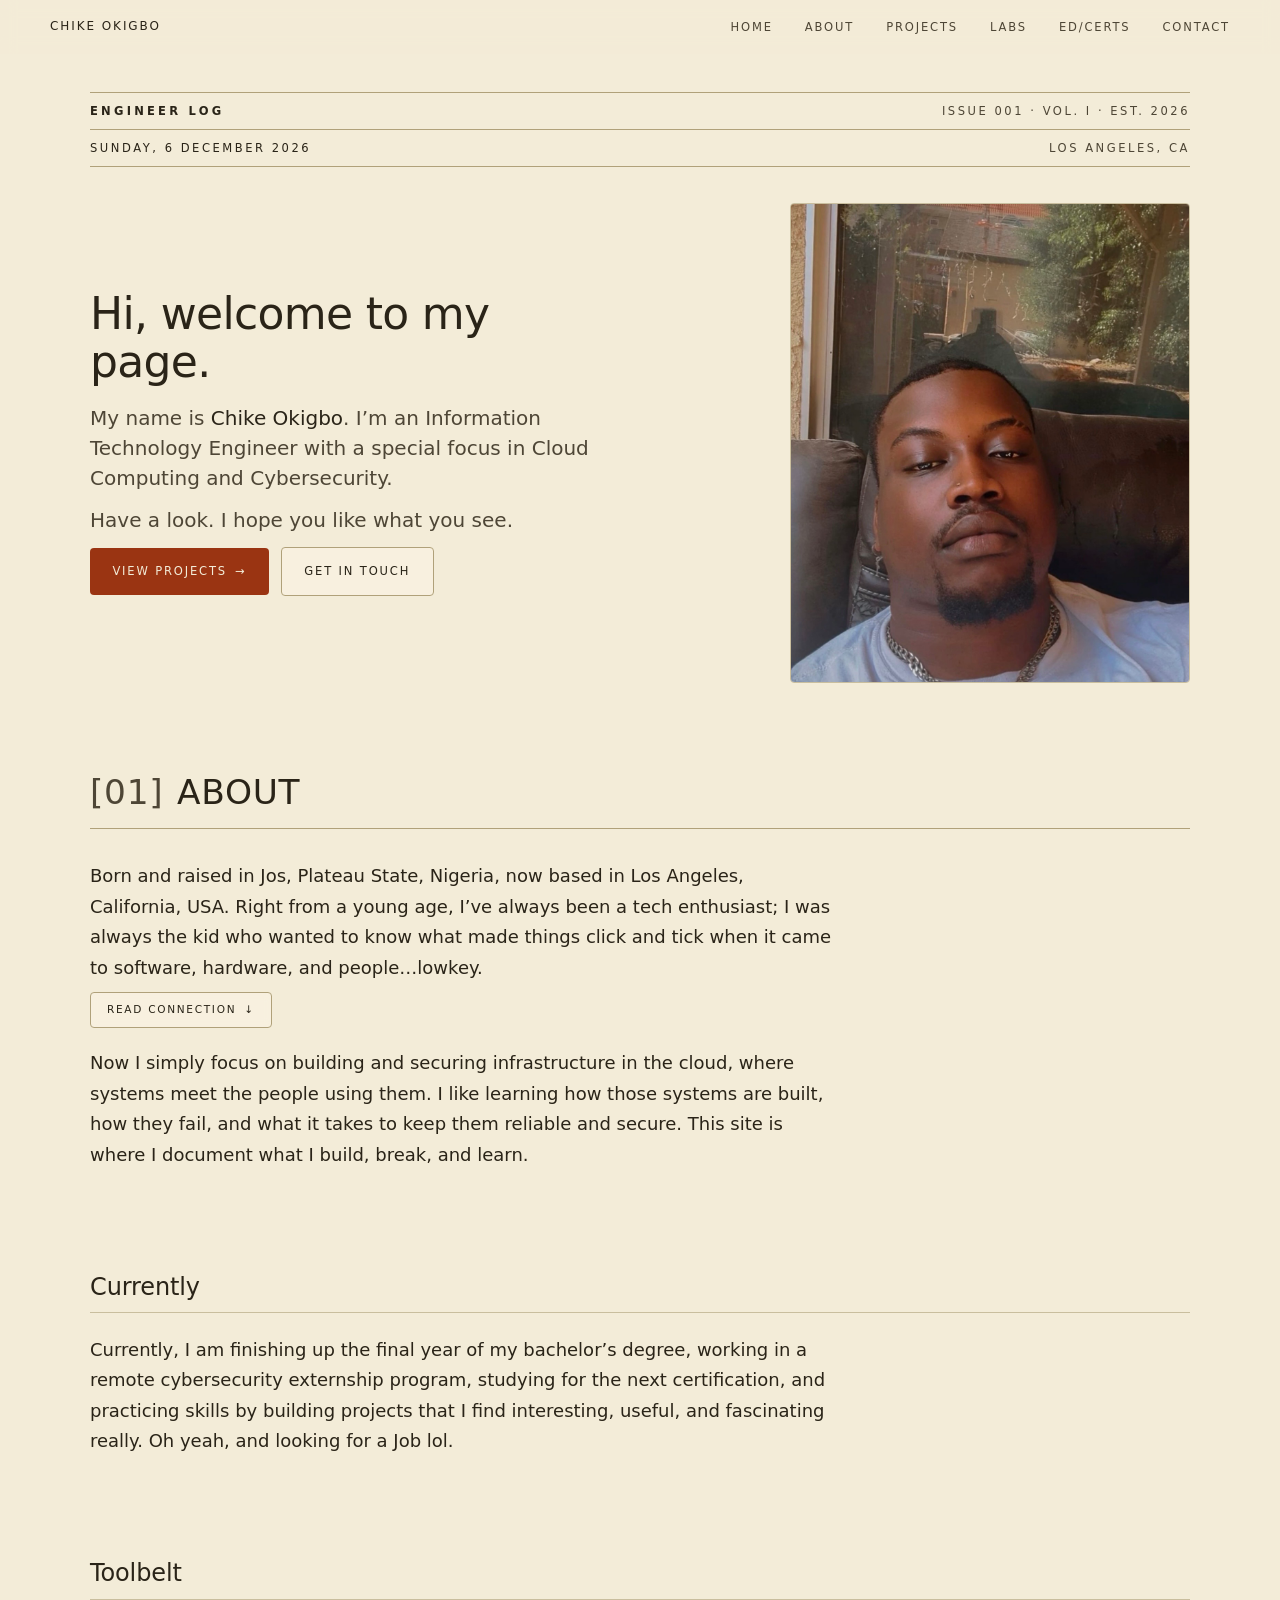
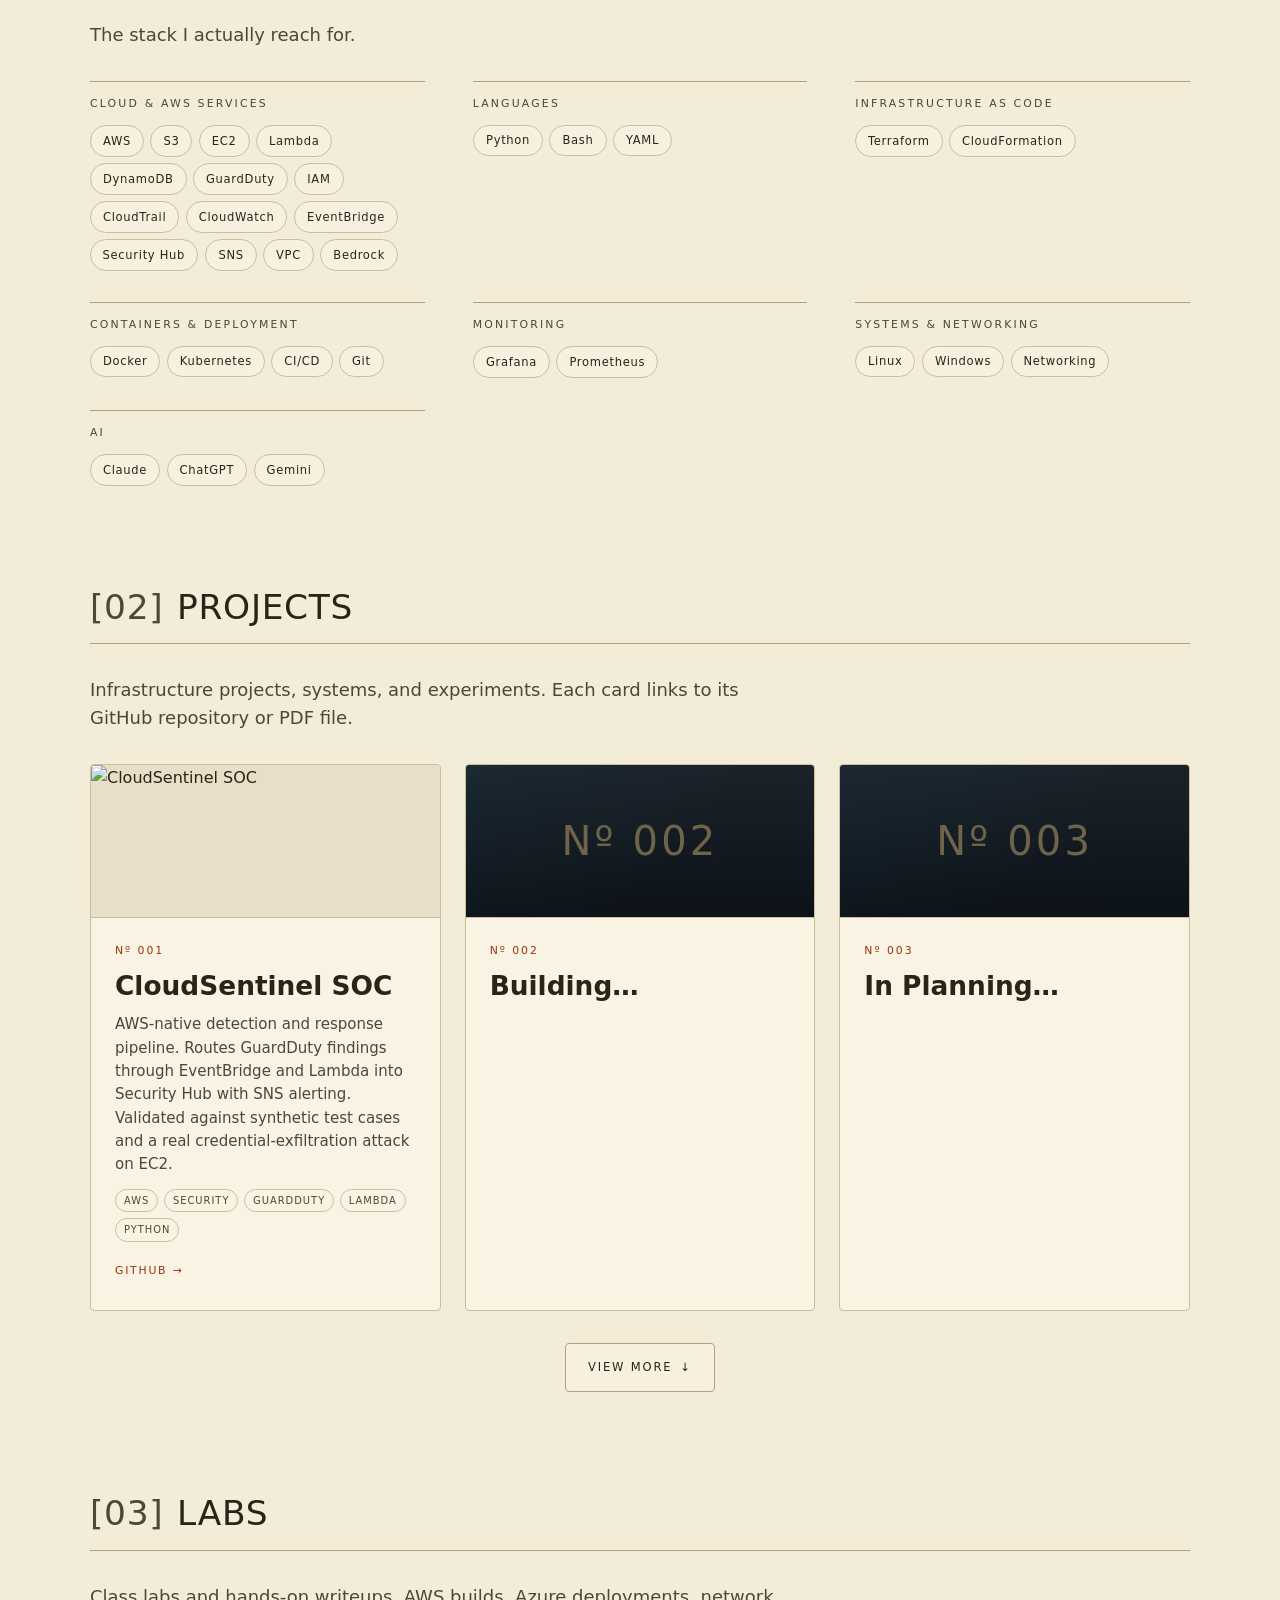
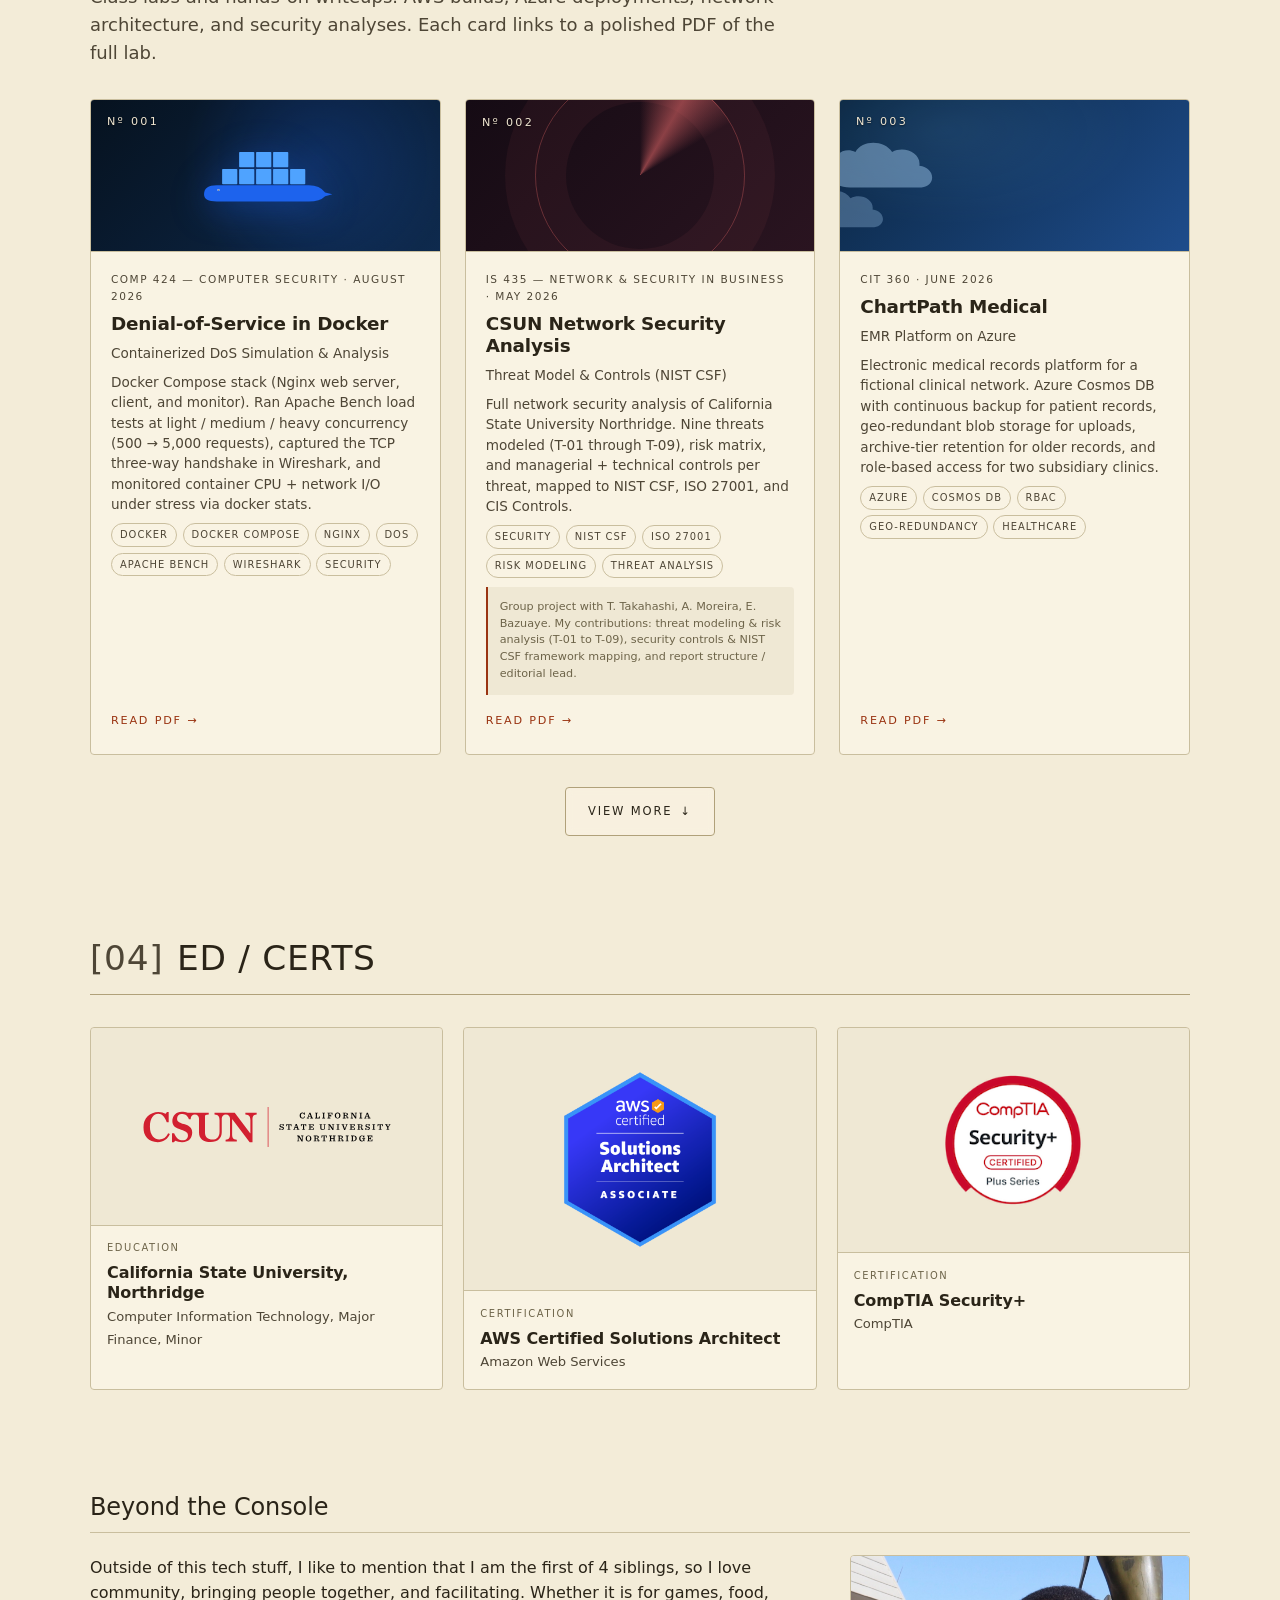
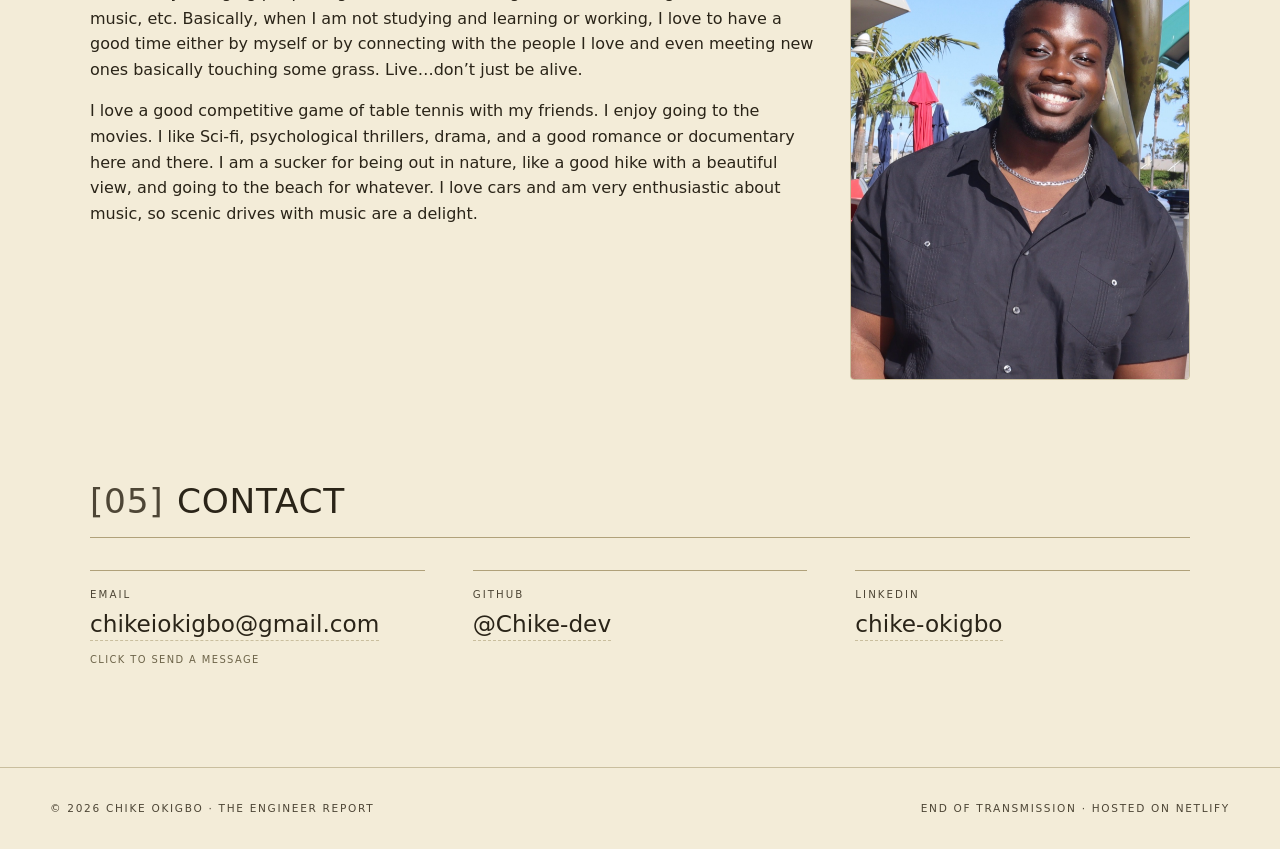
==== index.html @ 40b2b500 "Fix contact form visibility: honor the hidden attribute The form had a class rule (.contact-form { d" ====
<!doctype html>
<html lang="en">
<head>
  <meta charset="utf-8">
  <meta name="viewport" content="width=device-width, initial-scale=1">
  <meta name="color-scheme" content="light">
  <title>Chike Okigbo | IT Engineer</title>
  <meta name="description" content="Personal site of Chike Okigbo, an Information Technology Engineer focused on Cloud Computing and Cybersecurity. Projects, labs, and credentials.">

  <meta property="og:type" content="website">
  <meta property="og:url" content="https://chike-dev-personal-site.netlify.app/">
  <meta property="og:title" content="Chike Okigbo | IT Engineer">
  <meta property="og:description" content="Personal site of Chike Okigbo, an Information Technology Engineer focused on Cloud Computing and Cybersecurity.">
  <meta property="og:image" content="https://chike-dev-personal-site.netlify.app/images/chike-portrait.jpg?v=3">

  <meta name="twitter:card" content="summary_large_image">
  <meta name="twitter:title" content="Chike Okigbo | IT Engineer">
  <meta name="twitter:description" content="Personal site of Chike Okigbo, an Information Technology Engineer focused on Cloud Computing and Cybersecurity.">
  <meta name="twitter:image" content="https://chike-dev-personal-site.netlify.app/images/chike-portrait.jpg?v=3">

  <link rel="preconnect" href="https://api.fontshare.com" crossorigin>
  <link rel="stylesheet" href="https://api.fontshare.com/v2/css?f[]=satoshi@300,400,500,700,900&display=swap">

  <link rel="stylesheet" href="assets/css/styles.css?v=15">
</head>
<body id="top">
  <div data-include="partials/nav.html?v=15"></div>

  <main>
    <section class="hero container">
      <div class="masthead fade-in">
        <div class="masthead__band">
          <span class="masthead__title">Engineer Log</span>
          <span class="masthead__meta">Issue 001 &middot; Vol. I &middot; Est. 2026</span>
        </div>
        <div class="masthead__band">
          <span class="masthead__date"><strong id="today">Today</strong></span>
          <span class="masthead__loc">Los Angeles, CA</span>
        </div>
      </div>
      <div class="hero__grid">
        <div class="hero__body">
          <h1 class="hero__name fade-in">Hi, welcome to my page.</h1>
          <p class="hero__intro fade-in delay-1">
            My name is <strong>Chike Okigbo</strong>. I&rsquo;m an Information Technology Engineer with a special focus in Cloud Computing and Cybersecurity.
          </p>
          <p class="hero__intro fade-in delay-2">
            Have a look. I hope you like what you see.
          </p>
          <div class="hero__cta fade-in delay-3">
            <a href="#projects" class="btn btn--primary">
              View projects <span class="btn__arrow">&rarr;</span>
            </a>
            <a href="#contact" class="btn btn--ghost">
              Get in touch
            </a>
          </div>
        </div>
        <figure class="hero__portrait fade-in delay-1">
          <img src="images/chike-portrait.jpg?v=3" alt="Chike Okigbo" onerror="this.style.display='none'; this.parentElement.dataset.placeholder='Portrait';">
        </figure>
      </div>
    </section>

    <section class="container" id="about">
      <h2 class="chapter-heading"><span class="chapter-heading__num">[01]</span>About</h2>
      <div class="about-bio about-bio--summary">
        <p>
          Born and raised in Jos, Plateau State, Nigeria, now based in Los Angeles, California, USA. Right from a young age, I&rsquo;ve always been a tech enthusiast; I was always the kid who wanted to know what made things click and tick when it came to software, hardware, and people&hellip;lowkey.
        </p>
      </div>
      <div class="view-more view-more--inline">
        <button type="button" id="about-toggle" class="btn btn--ghost">
          Read connection <span class="btn__arrow">&darr;</span>
        </button>
      </div>
      <div class="about-bio about-bio--full" hidden>
        <p>
          I enjoyed setting up new systems at home and in school, be it new printers, monitors, or multimedia home setups, to setting up the wifi and creating user accounts for the new devices people around me got.
        </p>
        <p>
          So when it came time to pick a career and what to study, it was no surprise that Computer Information Technology stood out to me; it is an intersection of software automation, hardware design, and operation, with a direct effect and interaction with individuals and businesses. And it was something I had experience in, and I find it interesting.
        </p>
        <p>
          I have had a lot of &ldquo;wow&rdquo; moments in class, but one that I cannot forget was the day I sat in class and was playing around with physical machines that were on the other side of the world from my little terminal. Turning them on and off, and using what I want, when I want, if I see fit&hellip; that is where my focus in cloud computing started. As time went on, I learned how those machines affect people and businesses daily in ways I had never imagined, like Virtualization, IoT, Networking, and security.
        </p>
        <p>
          What keeps me interested is how foundational Cloud infrastructure is. Most people never see it, but it sits behind nearly everything they use, and that role is only getting bigger. AI is a major reason for that, but it has also added to my curiosity, especially about what happens when you combine it with cloud Services like Lambda, EventBridge, and AWS Bedrock; you get systems that can react to events, interpret what&rsquo;s happening, and help automate decisions instead of executing a predefined set of steps.
        </p>
      </div>
      <div class="about-bio about-bio--summary">
        <p>
          Now I simply focus on building and securing infrastructure in the cloud, where systems meet the people using them. I like learning how those systems are built, how they fail, and what it takes to keep them reliable and secure. This site is where I document what I build, break, and learn.
        </p>
      </div>
    </section>

    <section class="container">
      <h2 class="section-heading">Currently</h2>
      <div class="about-bio">
        <p>
          Currently, I am finishing up the final year of my bachelor&rsquo;s degree, working in a remote cybersecurity externship program, studying for the next certification, and practicing skills by building projects that I find interesting, useful, and fascinating really. Oh yeah, and looking for a Job lol.
        </p>
      </div>
    </section>

    <section class="container">
      <h2 class="section-heading">Toolbelt</h2>
      <p class="section-lead">The stack I actually reach for.</p>
      <div class="toolbelt">
        <div class="toolbelt__group">
          <h3 class="toolbelt__label">Cloud &amp; AWS Services</h3>
          <div class="toolbelt__tags">
            <span>AWS</span>
            <span>S3</span>
            <span>EC2</span>
            <span>Lambda</span>
            <span>DynamoDB</span>
            <span>GuardDuty</span>
            <span>IAM</span>
            <span>CloudTrail</span>
            <span>CloudWatch</span>
            <span>EventBridge</span>
            <span>Security Hub</span>
            <span>SNS</span>
            <span>VPC</span>
            <span>Bedrock</span>
          </div>
        </div>

        <div class="toolbelt__group">
          <h3 class="toolbelt__label">Languages</h3>
          <div class="toolbelt__tags">
            <span>Python</span>
            <span>Bash</span>
            <span>YAML</span>
          </div>
        </div>

        <div class="toolbelt__group">
          <h3 class="toolbelt__label">Infrastructure as Code</h3>
          <div class="toolbelt__tags">
            <span>Terraform</span>
            <span>CloudFormation</span>
          </div>
        </div>

        <div class="toolbelt__group">
          <h3 class="toolbelt__label">Containers &amp; Deployment</h3>
          <div class="toolbelt__tags">
            <span>Docker</span>
            <span>Kubernetes</span>
            <span>CI/CD</span>
            <span>Git</span>
          </div>
        </div>

        <div class="toolbelt__group">
          <h3 class="toolbelt__label">Monitoring</h3>
          <div class="toolbelt__tags">
            <span>Grafana</span>
            <span>Prometheus</span>
          </div>
        </div>

        <div class="toolbelt__group">
          <h3 class="toolbelt__label">Systems &amp; Networking</h3>
          <div class="toolbelt__tags">
            <span>Linux</span>
            <span>Windows</span>
            <span>Networking</span>
          </div>
        </div>

        <div class="toolbelt__group">
          <h3 class="toolbelt__label">AI</h3>
          <div class="toolbelt__tags">
            <span>Claude</span>
            <span>ChatGPT</span>
            <span>Gemini</span>
          </div>
        </div>
      </div>
    </section>

    <section class="container" id="projects">
      <h2 class="chapter-heading"><span class="chapter-heading__num">[02]</span>Projects</h2>
      <p class="section-lead">Infrastructure projects, systems, and experiments. Each card links to its GitHub repository or PDF file.</p>
      <div id="projects-grid" class="deck-grid is-collapsed"></div>
      <div class="view-more">
        <button type="button" id="projects-toggle" class="btn btn--ghost">
          View more <span class="btn__arrow">&darr;</span>
        </button>
      </div>
    </section>

    <section class="container" id="labs">
      <h2 class="chapter-heading"><span class="chapter-heading__num">[03]</span>Labs</h2>
      <p class="section-lead">Class labs and hands-on writeups. AWS builds, Azure deployments, network architecture, and security analyses. Each card links to a polished PDF of the full lab.</p>
      <div id="labs-grid" class="deck-grid is-collapsed"></div>
      <div class="view-more">
        <button type="button" id="labs-toggle" class="btn btn--ghost">
          View more <span class="btn__arrow">&darr;</span>
        </button>
      </div>
    </section>

    <section class="container" id="education">
      <h2 class="chapter-heading"><span class="chapter-heading__num">[04]</span>ED / Certs</h2>
      <div class="edu-grid">
        <a class="edu-card" href="https://www.csun.edu/" target="_blank" rel="noopener" aria-label="Visit CSUN official site (opens in new tab)">
          <div class="edu-card__cover edu-card__cover--wide">
            <img src="images/certs/csun.svg" alt="California State University, Northridge">
          </div>
          <div class="edu-card__body">
            <p class="edu-card__eyebrow">Education</p>
            <h3 class="edu-card__title">California State University, Northridge</h3>
            <p class="edu-card__meta">Computer Information Technology, Major</p>
            <p class="edu-card__meta">Finance, Minor</p>
          </div>
        </a>
        <a class="edu-card" href="https://www.credly.com/badges/ab85b44f-fbec-4bd4-84ee-a962426bcf77/public_url" target="_blank" rel="noopener" aria-label="Verify AWS Certified Solutions Architect on Credly (opens in new tab)">
          <div class="edu-card__cover">
            <img src="images/certs/aws-saa.png" alt="AWS Certified Solutions Architect">
          </div>
          <div class="edu-card__body">
            <p class="edu-card__eyebrow">Certification</p>
            <h3 class="edu-card__title">AWS Certified Solutions Architect</h3>
            <p class="edu-card__meta">Amazon Web Services</p>
          </div>
        </a>
        <a class="edu-card" href="https://www.credly.com/badges/c56cc700-24a5-40ed-8f05-a9e7d9e4b382/public_url" target="_blank" rel="noopener" aria-label="Verify CompTIA Security+ on Credly (opens in new tab)">
          <div class="edu-card__cover">
            <img src="images/certs/comptia-secplus.png" alt="CompTIA Security+">
          </div>
          <div class="edu-card__body">
            <p class="edu-card__eyebrow">Certification</p>
            <h3 class="edu-card__title">CompTIA Security+</h3>
            <p class="edu-card__meta">CompTIA</p>
          </div>
        </a>
      </div>
    </section>

    <section class="container">
      <h2 class="section-heading">Beyond the Console</h2>
      <div class="beyond">
        <div class="beyond__text">
          <p>
            Outside of this tech stuff, I like to mention that I am the first of 4 siblings, so I love community, bringing people together, and facilitating. Whether it is for games, food, music, etc. Basically, when I am not studying and learning or working, I love to have a good time either by myself or by connecting with the people I love and even meeting new ones basically touching some grass. Live&hellip;don&rsquo;t just be alive.
          </p>
          <p>
            I love a good competitive game of table tennis with my friends. I enjoy going to the movies. I like Sci-fi, psychological thrillers, drama, and a good romance or documentary here and there. I am a sucker for being out in nature, like a good hike with a beautiful view, and going to the beach for whatever. I love cars and am very enthusiastic about music, so scenic drives with music are a delight.
          </p>
        </div>
        <figure class="beyond__img">
          <img src="images/beyond.jpg?v=1" alt="Chike beyond the console" onerror="this.style.display='none';">
        </figure>
      </div>
    </section>

    <section class="container" id="contact">
      <h2 class="chapter-heading"><span class="chapter-heading__num">[05]</span>Contact</h2>
      <div class="contact-grid">
        <div class="contact-item">
          <span class="contact__label">Email</span>
          <span class="contact__value"><a id="email-toggle" data-hydrate="email" aria-expanded="false" aria-controls="contact-form"></a></span>
          <span class="contact__hint">click to send a message</span>
        </div>
        <div class="contact-item">
          <span class="contact__label">GitHub</span>
          <span class="contact__value"><a data-hydrate="github"></a></span>
        </div>
        <div class="contact-item">
          <span class="contact__label">LinkedIn</span>
          <span class="contact__value"><a data-hydrate="linkedin"></a></span>
        </div>
      </div>

      <form
        name="contact"
        method="POST"
        data-netlify="true"
        netlify-honeypot="bot-field"
        id="contact-form"
        class="contact-form"
        hidden>
        <input type="hidden" name="form-name" value="contact">
        <p class="contact-form__hp" hidden>
          <label>Don&rsquo;t fill this out if you&rsquo;re human: <input name="bot-field"></label>
        </p>
        <label class="contact-form__field">
          <span class="contact-form__label">Your name</span>
          <input type="text" name="name" required autocomplete="name">
        </label>
        <label class="contact-form__field">
          <span class="contact-form__label">Your email</span>
          <input type="email" name="email" required autocomplete="email">
        </label>
        <label class="contact-form__field">
          <span class="contact-form__label">Message</span>
          <textarea name="message" rows="5" required></textarea>
        </label>
        <div class="contact-form__actions">
          <button type="submit" class="btn btn--primary">
            Send message <span class="btn__arrow">&rarr;</span>
          </button>
        </div>
        <p class="contact-form__status" role="status" aria-live="polite"></p>
      </form>
    </section>
  </main>

  <div data-include="partials/footer.html?v=15"></div>

  <script src="data/site.js?v=15"></script>
  <script src="data/projects.js?v=15"></script>
  <script src="data/labs.js?v=15"></script>
  <script src="assets/js/cards.js?v=15"></script>
  <script src="assets/js/includes.js?v=15"></script>
  <script src="assets/js/labs.js?v=15"></script>
  <script src="assets/js/home.js?v=15"></script>
</body>
</html>
---- assets/css/styles.css ----
/* =========================================================================
   Chike Okigbo — personal site
   Warm light theme (earthy beige). Single family: Satoshi.
   ========================================================================= */

*, *::before, *::after { box-sizing: border-box; }
html, body { margin: 0; padding: 0; }
html {
  background: #F3ECD8;
  color-scheme: light;
  min-height: 100%;
  scroll-behavior: smooth;
}
section[id] { scroll-margin-top: 4.5rem; }
main > section:not(.hero) { padding-block: clamp(2rem, 4vw, 3.25rem); }
body {
  min-height: 100vh;
  background: var(--bg);
  text-rendering: optimizeLegibility;
  -webkit-font-smoothing: antialiased;
  -moz-osx-font-smoothing: grayscale;
  position: relative;
}
img, svg { display: block; max-width: 100%; }
button { font: inherit; color: inherit; background: none; border: 0; cursor: pointer; padding: 0; }
a { color: inherit; text-decoration: none; }

/* =========================================================================
   Tokens
   ========================================================================= */
:root {
  --bg:            #F3ECD8;
  --bg-elevated:   #FBF5E6;
  --bg-inset:      #E7DFC8;
  --fg:            #2A2418;
  --fg-muted:      #4E4636;
  --fg-subtle:     #6D6449;
  --border:        #C9BE9E;
  --border-strong: #B0A17A;
  --accent:        #9A3412;
  --accent-hover:  #7C2D12;
  --chalk-warm:    #F0E6D1;

  --font-chalk: "Satoshi", system-ui, -apple-system, "Segoe UI", Roboto, sans-serif;
  --font-body:  "Satoshi", system-ui, -apple-system, "Segoe UI", Roboto, sans-serif;
  --font-mono:  "Satoshi", system-ui, -apple-system, "Segoe UI", Roboto, sans-serif;
  --font-serif: "Satoshi", system-ui, -apple-system, "Segoe UI", Roboto, sans-serif;

  --max-w:   1180px;
  --gutter:  clamp(1.25rem, 4vw, 2.5rem);
  --radius:  4px;

  --step-0:  1rem;
  --step-1:  1.125rem;
  --step-2:  1.5rem;
  --step-3:  2rem;
  --step-4:  clamp(2rem, 4.5vw, 3rem);
  --step-5:  clamp(3.25rem, 10vw, 7.5rem);

  --ease: cubic-bezier(0.2, 0.65, 0.3, 1);
}

body {
  background: var(--bg);
  color: var(--fg);
  font-family: var(--font-body);
  font-size: var(--step-0);
  line-height: 1.6;
}

h1, h2, h3, h4 { margin: 0; font-family: var(--font-chalk); font-weight: 700; line-height: 1.15; letter-spacing: 0; }
p  { margin: 0 0 1em; }
p:last-child { margin-bottom: 0; }

:focus-visible {
  outline: 2px solid var(--accent);
  outline-offset: 3px;
  border-radius: 2px;
}

.container {
  width: 100%;
  max-width: var(--max-w);
  margin-inline: auto;
  padding-inline: var(--gutter);
  position: relative;
  z-index: 1;
}

.nav, .masthead-line, .edition-strip, main, .footer { position: relative; z-index: 1; }

/* =========================================================================
   Top nav — no bottom border
   ========================================================================= */
.nav {
  padding: 0.85rem var(--gutter);
  background: color-mix(in oklab, var(--bg) 90%, transparent);
  backdrop-filter: saturate(1.4) blur(8px);
  -webkit-backdrop-filter: saturate(1.4) blur(8px);
  position: sticky; top: 0;
  z-index: 30;
}
.nav__inner {
  max-width: var(--max-w);
  margin-inline: auto;
  display: flex;
  align-items: center;
  justify-content: space-between;
  gap: 1.5rem;
}
.nav__brand {
  font-family: var(--font-mono);
  font-size: 0.75rem;
  letter-spacing: 0.16em;
  text-transform: uppercase;
  color: var(--fg);
  font-weight: 500;
  white-space: nowrap;
}
@media (max-width: 560px) {
  .nav__brand { display: none; }
  .nav__inner { justify-content: flex-end; }
}
.nav__links {
  display: flex;
  gap: 2rem;
  align-items: center;
  font-family: var(--font-mono);
  font-size: 0.72rem;
  letter-spacing: 0.16em;
  text-transform: uppercase;
}
.nav__links a {
  color: var(--fg-muted);
  transition: color 160ms var(--ease);
  position: relative;
  padding-block: 0.25rem;
}
.nav__links a:hover { color: var(--fg); }
.nav__links a.is-active { color: var(--fg); }
.nav__links a.is-active::after {
  content: "";
  position: absolute;
  left: 0; right: 0; bottom: -4px;
  height: 1px;
  background: var(--accent);
}

@media (max-width: 720px) {
  .nav__links { gap: 1.3rem; font-size: 0.66rem; }
}
@media (max-width: 480px) {
  .nav__links { gap: 0.9rem; font-size: 0.62rem; }
}

/* =========================================================================
   Masthead line — location + github
   ========================================================================= */
.masthead-line {
  padding: 0.6rem var(--gutter);
  border-bottom: 1px solid var(--border);
  font-family: var(--font-mono);
  font-size: 0.68rem;
  letter-spacing: 0.14em;
  text-transform: uppercase;
  color: var(--fg-muted);
  background: color-mix(in oklab, var(--bg) 82%, transparent);
  backdrop-filter: blur(4px);
  -webkit-backdrop-filter: blur(4px);
}
.masthead-line__inner {
  max-width: var(--max-w);
  margin-inline: auto;
  display: flex;
  justify-content: space-between;
  align-items: baseline;
  gap: 1.5rem;
  flex-wrap: wrap;
}
.masthead-line a {
  color: var(--fg-muted);
  border-bottom: 1px solid transparent;
  transition: color 160ms var(--ease), border-color 160ms var(--ease);
}
.masthead-line a:hover { color: var(--accent); border-color: var(--accent); }

/* =========================================================================
   Edition strip
   ========================================================================= */
.edition-strip {
  padding: 0.85rem var(--gutter);
  border-bottom: 1px solid var(--border);
  background: color-mix(in oklab, var(--bg) 82%, transparent);
  backdrop-filter: blur(4px);
  -webkit-backdrop-filter: blur(4px);
}
.edition-strip__inner {
  max-width: var(--max-w);
  margin-inline: auto;
  display: flex;
  flex-wrap: wrap;
  align-items: baseline;
  gap: 0.75rem;
  font-family: var(--font-mono);
  font-size: 0.7rem;
  letter-spacing: 0.14em;
  text-transform: uppercase;
  color: var(--fg-muted);
}
.edition-strip .sep { color: var(--fg-subtle); }

/* =========================================================================
   Hero (home page)
   ========================================================================= */
.hero {
  padding-block: clamp(1.5rem, 3vw, 2.5rem);
  text-align: left;
}
.hero__grid {
  display: grid;
  grid-template-columns: 1fr;
  gap: clamp(2rem, 4vw, 3rem);
  align-items: center;
}
@media (min-width: 760px) {
  .hero__grid { grid-template-columns: minmax(0, 1fr) clamp(280px, 32vw, 400px); }
}
.hero__portrait {
  margin: 0;
  aspect-ratio: 5 / 6;
  border-radius: var(--radius);
  overflow: hidden;
  background:
    radial-gradient(circle at 30% 25%, rgba(14, 116, 144, 0.10), transparent 55%),
    linear-gradient(160deg, var(--bg-elevated) 0%, var(--bg-inset) 100%);
  border: 1px solid var(--border);
  display: flex;
  align-items: center;
  justify-content: center;
  color: var(--fg-subtle);
  font-family: var(--font-mono);
  font-size: 0.7rem;
  letter-spacing: 0.16em;
  text-transform: uppercase;
  order: -1;
  max-width: 400px;
  width: 100%;
}
@media (min-width: 760px) {
  .hero__portrait { order: 0; max-width: none; }
}
.hero__portrait img {
  width: 100%;
  height: 100%;
  object-fit: cover;
  display: block;
}
.hero__portrait[data-placeholder]::before {
  content: attr(data-placeholder);
}
.hero__name {
  font-family: var(--font-chalk);
  font-weight: 400;
  font-size: clamp(1.75rem, 4.25vw, 2.75rem);
  color: var(--fg);
  line-height: 1.1;
  letter-spacing: -0.015em;
  margin: 0 0 1rem;
  max-width: 18ch;
}
.hero__intro {
  font-family: var(--font-body);
  font-weight: 400;
  font-size: clamp(1.05rem, 1.7vw, 1.25rem);
  color: var(--fg-muted);
  line-height: 1.5;
  margin: 0 0 0.75rem;
  max-width: 44ch;
}
.hero__intro strong {
  color: var(--fg);
  font-weight: 500;
}

/* =========================================================================
   Masthead — the engineer's log identity strip that opens the hero
   ========================================================================= */
.masthead {
  margin-bottom: clamp(1.5rem, 3vw, 2.25rem);
  color: var(--fg-muted);
  font-variant-numeric: tabular-nums;
}
.masthead__band {
  display: flex;
  justify-content: space-between;
  align-items: baseline;
  gap: 1rem;
  padding-block: 0.55rem;
  border-top: 1px solid var(--border-strong);
  font-weight: 500;
  font-size: 0.72rem;
  letter-spacing: 0.22em;
  text-transform: uppercase;
}
.masthead__band:last-child {
  border-bottom: 1px solid var(--border-strong);
}
.masthead__title {
  color: var(--fg);
  font-weight: 600;
  letter-spacing: 0.28em;
}
.masthead__date strong {
  color: var(--fg);
  font-weight: 500;
}

/* =========================================================================
   Section index — bracketed technical label above chapter headings
   ========================================================================= */
.section-index {
  display: block;
  font-weight: 500;
  font-size: 0.72rem;
  letter-spacing: 0.22em;
  text-transform: uppercase;
  color: var(--fg-subtle);
  font-variant-numeric: tabular-nums;
  margin: 0 0 0.6rem;
}
.section-index__num {
  color: var(--fg-muted);
}
.hero__date {
  display: flex;
  flex-wrap: wrap;
  gap: 0.75rem;
  align-items: baseline;
  font-family: var(--font-mono);
  font-size: 0.72rem;
  letter-spacing: 0.16em;
  text-transform: uppercase;
  color: var(--fg-muted);
  border-block: 1px solid var(--border);
  padding-block: 0.85rem;
  margin-bottom: 2.5rem;
}
.hero__date .sep { color: var(--fg-subtle); }
.hero__date strong { color: var(--fg); font-weight: 500; }

.hero__cta {
  display: inline-flex;
  gap: 0.75rem;
  align-items: center;
  flex-wrap: wrap;
}

/* =========================================================================
   Page hero (for interior pages: portfolio, labs, education, about)
   ========================================================================= */
.page-hero {
  padding-block: clamp(2.5rem, 6vw, 4.5rem);
}
.page-hero__eyebrow {
  display: inline-block;
  font-family: var(--font-mono);
  font-size: 0.7rem;
  letter-spacing: 0.2em;
  text-transform: uppercase;
  color: var(--accent);
  margin-bottom: 0.75rem;
}
.page-hero__title {
  font-family: var(--font-chalk);
  font-weight: 500;
  font-size: clamp(2rem, 5vw, 3.25rem);
  color: var(--fg);
  line-height: 1.05;
  letter-spacing: -0.015em;
  margin-bottom: 1.25rem;
}
.page-hero__lead {
  color: var(--fg-muted);
  font-size: var(--step-1);
  line-height: 1.55;
  max-width: 60ch;
}

/* =========================================================================
   Buttons
   ========================================================================= */
.btn {
  display: inline-flex;
  align-items: center;
  gap: 0.5rem;
  padding: 0.9rem 1.4rem;
  font-family: var(--font-mono);
  font-size: 0.72rem;
  font-weight: 500;
  letter-spacing: 0.16em;
  text-transform: uppercase;
  border-radius: var(--radius);
  transition: transform 160ms var(--ease), background 160ms var(--ease), border-color 160ms var(--ease), color 160ms var(--ease);
}
.btn--primary {
  background: var(--accent);
  color: var(--bg);
}
.btn--primary:hover { background: var(--accent-hover); transform: translateY(-1px); }
.btn--ghost {
  border: 1px solid var(--border-strong);
  color: var(--fg);
  background: color-mix(in oklab, var(--bg-elevated) 55%, transparent);
  backdrop-filter: blur(4px);
  -webkit-backdrop-filter: blur(4px);
}
.btn--ghost:hover { border-color: var(--accent); color: var(--accent); }
.btn__arrow { transition: transform 200ms var(--ease); }
.btn:hover .btn__arrow { transform: translateX(3px); }

/* =========================================================================
   Portrait section
   ========================================================================= */
.portrait { padding-block: clamp(2rem, 5vw, 4rem); }
.portrait__frame {
  aspect-ratio: 16 / 9;
  background: linear-gradient(135deg, rgba(30, 38, 47, 0.55), rgba(13, 18, 25, 0.55));
  backdrop-filter: blur(6px);
  -webkit-backdrop-filter: blur(6px);
  border: 1px solid var(--border);
  border-radius: var(--radius);
  display: flex;
  align-items: center;
  justify-content: center;
  overflow: hidden;
}
.portrait__frame img { width: 100%; height: 100%; object-fit: cover; }
.portrait__placeholder {
  font-family: var(--font-mono);
  font-size: 0.7rem;
  letter-spacing: 0.2em;
  text-transform: uppercase;
  color: var(--fg-subtle);
}
.portrait__caption {
  margin-top: 1rem;
  font-family: var(--font-serif);
  font-size: 1.05rem;
  font-style: italic;
  color: var(--fg-muted);
  text-align: center;
}

/* =========================================================================
   Transition asterism
   ========================================================================= */
.transition { padding-block: 3rem; text-align: center; }
.transition__stars {
  font-family: var(--font-chalk);
  font-size: 2.5rem;
  color: var(--fg-muted);
  letter-spacing: 0.8em;
  padding-left: 0.8em;
}

/* =========================================================================
   Section headings (regular)
   ========================================================================= */
.section-heading {
  font-family: var(--font-chalk);
  font-weight: 500;
  font-size: clamp(1.15rem, 1.9vw, 1.5rem);
  color: var(--fg);
  line-height: 1.2;
  letter-spacing: -0.005em;
  border-bottom: 1px solid var(--border);
  padding-bottom: 0.65rem;
  margin-bottom: 1.35rem;
}

.chapter-heading {
  font-family: var(--font-chalk);
  font-weight: 500;
  font-size: clamp(1.55rem, 2.9vw, 2.15rem);
  color: var(--fg);
  line-height: 1.15;
  letter-spacing: 0.02em;
  text-transform: uppercase;
  border-bottom: 1px solid var(--border-strong);
  padding-bottom: 1rem;
  margin: 0 0 2rem;
  font-variant-numeric: tabular-nums;
}
.chapter-heading__num {
  color: var(--fg-muted);
  font-weight: 400;
  margin-right: 0.4em;
}
.section-lead {
  color: var(--fg-muted);
  font-size: var(--step-1);
  line-height: 1.55;
  max-width: 60ch;
  margin-bottom: 2rem;
}

section { padding-block: clamp(3rem, 7vw, 5.5rem); }

/* =========================================================================
   Deck cards — portfolio project grid
   ========================================================================= */
.deck-grid {
  display: grid;
  gap: 1.5rem;
  grid-template-columns: repeat(auto-fill, minmax(260px, 1fr));
}
.deck {
  display: flex;
  flex-direction: column;
  background: color-mix(in oklab, var(--bg-elevated) 82%, transparent);
  backdrop-filter: blur(8px);
  -webkit-backdrop-filter: blur(8px);
  border: 1px solid var(--border);
  border-radius: var(--radius);
  overflow: hidden;
  transition: border-color 220ms var(--ease), transform 220ms var(--ease), box-shadow 220ms var(--ease);
}
.deck:hover {
  border-color: var(--accent);
  transform: translateY(-4px);
  box-shadow: 0 14px 34px -14px rgba(42, 36, 24, 0.22);
}
.deck__image {
  aspect-ratio: 16 / 7;
  width: 100%;
  object-fit: cover;
  background: var(--bg-inset);
  border-bottom: 1px solid var(--border);
}
.deck__image--empty {
  background:
    linear-gradient(135deg, rgba(34, 211, 238, 0.04) 0%, transparent 60%),
    linear-gradient(180deg, #1B222A 0%, #0D1219 100%);
  display: flex;
  align-items: center;
  justify-content: center;
  font-family: var(--font-mono);
  font-size: clamp(1.75rem, 4vw, 2.5rem);
  letter-spacing: 0.08em;
  color: var(--fg-subtle);
}
.deck__body {
  padding: 1.5rem 1.5rem 1.75rem;
  display: flex;
  flex-direction: column;
  gap: 0.75rem;
  flex: 1;
}
.deck__num {
  font-family: var(--font-mono);
  font-size: 0.68rem;
  letter-spacing: 0.18em;
  text-transform: uppercase;
  color: var(--accent);
  margin: 0;
}
.deck__title {
  font-family: var(--font-chalk);
  font-weight: 700;
  font-size: 1.65rem;
  line-height: 1.15;
  color: var(--fg);
  margin: 0;
}
.deck__desc {
  color: var(--fg-muted);
  font-size: 0.94rem;
  line-height: 1.55;
  margin: 0;
}
.deck__tags {
  display: flex;
  flex-wrap: wrap;
  gap: 0.35rem;
  font-family: var(--font-mono);
  font-size: 0.62rem;
  letter-spacing: 0.1em;
  color: var(--fg-muted);
}
.deck__tags span {
  padding: 0.18rem 0.5rem;
  border: 1px solid var(--border);
  border-radius: 999px;
  text-transform: uppercase;
}
.deck__links {
  display: flex;
  gap: 1.25rem;
  margin-top: auto;
  padding-top: 0.5rem;
}
.deck__links a {
  color: var(--accent);
  font-family: var(--font-mono);
  font-size: 0.68rem;
  letter-spacing: 0.16em;
  text-transform: uppercase;
  border-bottom: 1px solid transparent;
  padding-bottom: 2px;
  transition: border-color 160ms var(--ease);
}
.deck__links a:hover { border-bottom-color: var(--accent); }

/* =========================================================================
   Contact grid (home page)
   ========================================================================= */
.contact-grid {
  display: grid;
  gap: 2rem 3rem;
  grid-template-columns: repeat(auto-fit, minmax(220px, 1fr));
}
.contact-item {
  display: flex;
  flex-direction: column;
  gap: 0.5rem;
}
.contact__label {
  font-family: var(--font-mono);
  font-size: 0.64rem;
  letter-spacing: 0.2em;
  text-transform: uppercase;
  color: var(--fg-muted);
  border-top: 1px solid var(--border-strong);
  padding-top: 0.9rem;
}
.contact__value {
  font-family: var(--font-chalk);
  font-weight: 400;
  font-size: 1.45rem;
  line-height: 1.2;
}
.contact__value a {
  color: var(--fg);
  border-bottom: 1px dashed var(--border);
  padding-bottom: 3px;
  transition: border-color 160ms var(--ease), color 160ms var(--ease);
  word-break: break-word;
}
.contact__value a:hover { color: var(--accent); border-color: var(--accent); }
.contact__hint {
  font-family: var(--font-mono);
  font-size: 0.62rem;
  letter-spacing: 0.14em;
  text-transform: uppercase;
  color: var(--fg-subtle);
  margin-top: 0.35rem;
}

/* =========================================================================
   Contact form — inline message box revealed by clicking the email
   ========================================================================= */
.contact-form {
  margin-top: 2.25rem;
  padding: 1.5rem;
  background: color-mix(in oklab, var(--bg-elevated) 82%, transparent);
  border: 1px solid var(--border);
  border-radius: var(--radius);
  display: flex;
  flex-direction: column;
  gap: 1rem;
  max-width: 560px;
}
.contact-form[hidden] { display: none; }
.contact-form__field {
  display: flex;
  flex-direction: column;
  gap: 0.35rem;
}
.contact-form__label {
  font-family: var(--font-mono);
  font-size: 0.66rem;
  letter-spacing: 0.18em;
  text-transform: uppercase;
  color: var(--fg-muted);
}
.contact-form input,
.contact-form textarea {
  font-family: var(--font-body);
  font-size: 1rem;
  padding: 0.7rem 0.85rem;
  background: var(--bg);
  color: var(--fg);
  border: 1px solid var(--border);
  border-radius: var(--radius);
  transition: border-color 160ms var(--ease), background 160ms var(--ease);
}
.contact-form input:focus,
.contact-form textarea:focus {
  outline: none;
  border-color: var(--accent);
  background: var(--bg-elevated);
}
.contact-form textarea {
  resize: vertical;
  min-height: 120px;
  line-height: 1.5;
}
.contact-form__actions {
  display: flex;
  gap: 1rem;
  align-items: center;
  margin-top: 0.25rem;
}
.contact-form__status {
  margin: 0;
  font-family: var(--font-mono);
  font-size: 0.72rem;
  letter-spacing: 0.06em;
  color: var(--fg-muted);
  line-height: 1.4;
  min-height: 1.2em;
}
.contact-form__status--ok { color: var(--fg); }
.contact-form__status--error { color: #B91C1C; }
.contact-form__hp {
  position: absolute;
  left: -10000px;
  height: 0;
  overflow: hidden;
}

/* =========================================================================
   Footer
   ========================================================================= */
.footer {
  border-top: 1px solid var(--border);
  padding: 2rem var(--gutter);
  margin-top: 3rem;
  background: color-mix(in oklab, var(--bg) 82%, transparent);
  backdrop-filter: blur(4px);
  -webkit-backdrop-filter: blur(4px);
}
.footer__inner {
  max-width: var(--max-w);
  margin-inline: auto;
  display: flex;
  flex-wrap: wrap;
  justify-content: space-between;
  gap: 1rem;
  align-items: center;
  font-family: var(--font-mono);
  font-size: 0.66rem;
  letter-spacing: 0.16em;
  text-transform: uppercase;
  color: var(--fg-muted);
}

/* =========================================================================
   Motion — page-in stagger
   ========================================================================= */
@media (prefers-reduced-motion: no-preference) {
  .fade-in {
    opacity: 0;
    transform: translateY(8px);
    animation: fadeIn 700ms var(--ease) forwards;
  }
  .fade-in.delay-1 { animation-delay: 80ms; }
  .fade-in.delay-2 { animation-delay: 160ms; }
  .fade-in.delay-3 { animation-delay: 240ms; }
  .fade-in.delay-4 { animation-delay: 320ms; }
  .fade-in.delay-5 { animation-delay: 400ms; }
}
@keyframes fadeIn {
  to { opacity: 1; transform: translateY(0); }
}

.sr-only {
  position: absolute; width: 1px; height: 1px; padding: 0; overflow: hidden;
  clip: rect(0,0,0,0); white-space: nowrap; border: 0;
}

/* =========================================================================
   About page
   ========================================================================= */
.about-bio {
  max-width: 65ch;
  font-size: var(--step-1);
  line-height: 1.7;
  color: var(--fg);
}
.about-bio p { margin-bottom: 1.25em; }
.about-bio p:last-child { margin-bottom: 0; }
.about-bio a {
  color: var(--accent);
  border-bottom: 1px solid var(--accent);
  padding-bottom: 2px;
  transition: color 160ms var(--ease);
}
.about-bio a:hover { color: var(--accent-hover); }

/* Toolbelt — skills grid grouped by category */
.toolbelt {
  display: grid;
  gap: 2rem 3rem;
  grid-template-columns: repeat(auto-fit, minmax(280px, 1fr));
}
.toolbelt__group {
  display: flex;
  flex-direction: column;
  gap: 0.9rem;
  padding-top: 1rem;
  border-top: 1px solid var(--border-strong);
}
.toolbelt__label {
  font-family: var(--font-mono);
  font-size: 0.68rem;
  letter-spacing: 0.2em;
  text-transform: uppercase;
  color: var(--fg-muted);
  margin: 0;
  font-weight: 400;
}
.toolbelt__tags {
  display: flex;
  flex-wrap: wrap;
  gap: 0.4rem;
}
.toolbelt__tags span {
  font-family: var(--font-mono);
  font-size: 0.72rem;
  letter-spacing: 0.06em;
  padding: 0.35rem 0.75rem;
  border: 1px solid var(--border);
  border-radius: 999px;
  color: var(--fg);
  background: color-mix(in oklab, var(--bg-elevated) 55%, transparent);
  backdrop-filter: blur(4px);
  -webkit-backdrop-filter: blur(4px);
  transition: border-color 160ms var(--ease), color 160ms var(--ease);
}
.toolbelt__tags span:hover { border-color: var(--accent); color: var(--accent); }

/* =========================================================================
   Lab cards (labs.html) — deck-style with themed animated covers
   ========================================================================= */
.lab {
  display: flex;
  flex-direction: column;
  background: color-mix(in oklab, var(--bg-elevated) 82%, transparent);
  backdrop-filter: blur(8px);
  -webkit-backdrop-filter: blur(8px);
  border: 1px solid var(--border);
  border-radius: var(--radius);
  overflow: hidden;
  transition: border-color 220ms var(--ease), transform 220ms var(--ease), box-shadow 220ms var(--ease);
}
.lab:hover {
  border-color: var(--accent);
  transform: translateY(-4px);
  box-shadow: 0 14px 34px -14px rgba(42, 36, 24, 0.22);
}

/* --- Cover (animated, per coverType) --- */
.lab-cover {
  aspect-ratio: 16 / 7;
  position: relative;
  overflow: hidden;
  border-bottom: 1px solid var(--border);
  display: flex;
  align-items: center;
  justify-content: center;
}
.lab-cover__num {
  position: absolute;
  top: 0.85rem;
  left: 1rem;
  font-family: var(--font-mono);
  font-size: 0.7rem;
  letter-spacing: 0.2em;
  color: var(--chalk-warm);
  text-shadow: 0 1px 2px rgba(0,0,0,0.6);
  z-index: 2;
}

/* AWS Compliance — animated shield pulse */
.lab-cover--aws-compliance {
  background:
    radial-gradient(circle at 70% 30%, rgba(255, 153, 0, 0.14), transparent 55%),
    linear-gradient(135deg, #101822 0%, #1a2836 100%);
}
.lab-cover--aws-compliance::before {
  content: "";
  width: 34%;
  aspect-ratio: 1 / 1;
  background: radial-gradient(circle, rgba(255, 153, 0, 0.35), transparent 60%);
  border-radius: 50%;
  animation: pulse-ring 3.2s var(--ease) infinite;
}
.lab-cover--aws-compliance::after {
  content: "";
  position: absolute;
  width: 20%;
  aspect-ratio: 1 / 1.15;
  background: linear-gradient(180deg, #FF9900 0%, #EC7211 100%);
  clip-path: polygon(50% 0, 100% 22%, 100% 65%, 50% 100%, 0 65%, 0 22%);
  opacity: 0.85;
  box-shadow: 0 0 24px rgba(255, 153, 0, 0.4);
}

/* AWS Storage (Nº 009 — VitalLiving) — stacked storage tiers cooling to Glacier */
.lab-cover--aws-storage {
  background:
    radial-gradient(circle at 70% 15%, rgba(255, 153, 0, 0.16), transparent 55%),
    radial-gradient(circle at 25% 90%, rgba(56, 189, 248, 0.16), transparent 55%),
    linear-gradient(135deg, #101822 0%, #1a2836 100%);
  position: relative;
  overflow: hidden;
}
.lab-cover--aws-storage::before {
  content: "";
  position: absolute;
  width: 46%; height: 68%;
  top: 16%; left: 27%;
  background-repeat: no-repeat;
  background-position: center;
  background-size: contain;
  background-image: url("data:image/svg+xml;utf8,%3Csvg xmlns='http://www.w3.org/2000/svg' viewBox='0 0 200 260'%3E%3Cg%3E%3Crect x='30' y='30' width='140' height='30' fill='%23EC7211'/%3E%3Cellipse cx='100' cy='30' rx='70' ry='14' fill='%23FF9900'/%3E%3Cellipse cx='100' cy='60' rx='70' ry='14' fill='%23FF9900' opacity='0.55'/%3E%3Crect x='30' y='115' width='140' height='30' fill='%23B45309'/%3E%3Cellipse cx='100' cy='115' rx='70' ry='14' fill='%23F59E0B'/%3E%3Cellipse cx='100' cy='145' rx='70' ry='14' fill='%23F59E0B' opacity='0.55'/%3E%3Crect x='30' y='200' width='140' height='30' fill='%230284C7'/%3E%3Cellipse cx='100' cy='200' rx='70' ry='14' fill='%2338BDF8'/%3E%3Cellipse cx='100' cy='230' rx='70' ry='14' fill='%2338BDF8' opacity='0.55'/%3E%3C/g%3E%3C/svg%3E");
  filter: drop-shadow(0 6px 16px rgba(0, 0, 0, 0.45));
}
.lab-cover--aws-storage::after {
  /* Small orb cascading down through the tiers, cooling as it descends */
  content: "";
  position: absolute;
  left: 50%;
  transform: translateX(-50%);
  width: 9px; height: 9px;
  border-radius: 50%;
  background: #FF9900;
  box-shadow: 0 0 14px rgba(255, 153, 0, 0.85);
  animation: aws-cascade 4.4s ease-in-out infinite;
}
@keyframes aws-cascade {
  0%   { top: 20%; background: #FF9900; box-shadow: 0 0 14px rgba(255,153,0,0.85); opacity: 0; }
  10%  { opacity: 1; }
  33%  { top: 44%; background: #F59E0B; box-shadow: 0 0 14px rgba(245,158,11,0.85); opacity: 1; }
  66%  { top: 68%; background: #38BDF8; box-shadow: 0 0 14px rgba(56,189,248,0.85); opacity: 1; }
  85%  { top: 78%; opacity: 0; }
  100% { top: 78%; opacity: 0; }
}

/* AWS HA (Nº 010 — EVIL Bank) — ALB fanning traffic across three AZ pillars */
.lab-cover--aws-ha {
  background:
    radial-gradient(circle at 50% 15%, rgba(255, 153, 0, 0.16), transparent 55%),
    linear-gradient(135deg, #101822 0%, #1a2836 100%);
  position: relative;
  overflow: hidden;
}
.lab-cover--aws-ha::before {
  content: "";
  position: absolute;
  width: 62%; height: 66%;
  top: 18%; left: 19%;
  background-repeat: no-repeat;
  background-position: center;
  background-size: contain;
  background-image: url("data:image/svg+xml;utf8,%3Csvg xmlns='http://www.w3.org/2000/svg' viewBox='0 0 300 200'%3E%3Cpath d='M150,10 L185,55 L115,55 Z' fill='%23FF9900'/%3E%3Cpath d='M150,55 L50,90 M150,55 L150,90 M150,55 L250,90' stroke='%23FF9900' stroke-width='1.5' stroke-opacity='0.5' fill='none'/%3E%3Crect x='30' y='90' width='40' height='100' fill='%23EC7211'/%3E%3Crect x='130' y='90' width='40' height='100' fill='%23EC7211'/%3E%3Crect x='230' y='90' width='40' height='100' fill='%23EC7211'/%3E%3Crect x='30' y='90' width='40' height='6' fill='%23FF9900'/%3E%3Crect x='130' y='90' width='40' height='6' fill='%23FF9900'/%3E%3Crect x='230' y='90' width='40' height='6' fill='%23FF9900'/%3E%3C/svg%3E");
  filter: drop-shadow(0 5px 14px rgba(255, 153, 0, 0.28));
}
.lab-cover--aws-ha::after {
  /* Request dot round-robin jumping between the three AZ pillar tops */
  content: "";
  position: absolute;
  top: 48%;
  width: 10px; height: 10px;
  border-radius: 50%;
  background: #FFFFFF;
  box-shadow: 0 0 14px rgba(255, 255, 255, 0.95);
  animation: aws-ha-roundrobin 3s steps(1, end) infinite;
}
@keyframes aws-ha-roundrobin {
  0%,   33% { left: 30%; }
  33.01%, 66% { left: 50%; }
  66.01%, 100% { left: 70%; }
}

/* Azure — actual cloud silhouettes drifting across */
.lab-cover--azure-cloud {
  background:
    radial-gradient(ellipse at 30% 20%, rgba(120, 200, 255, 0.10), transparent 55%),
    linear-gradient(135deg, #0A2540 0%, #1E4C8B 100%);
  position: relative;
  overflow: hidden;
}
.lab-cover--azure-cloud::before,
.lab-cover--azure-cloud::after {
  content: "";
  position: absolute;
  background-repeat: no-repeat;
  background-position: center;
  background-size: contain;
  /* Cloud silhouette: multiple soft round bumps forming an actual cloud shape */
  background-image: url("data:image/svg+xml;utf8,%3Csvg xmlns='http://www.w3.org/2000/svg' viewBox='0 0 200 100'%3E%3Cpath d='M50,80 C22,80 15,60 30,50 C22,32 42,20 58,28 C68,10 100,10 112,28 C130,18 155,30 152,48 C175,50 178,78 155,80 Z' fill='rgba(180,220,255,0.42)'/%3E%3C/svg%3E");
  filter: blur(0.6px);
}
.lab-cover--azure-cloud::before {
  width: 55%; height: 45%;
  top: 22%; left: -15%;
  animation: drift-right 22s linear infinite;
}
.lab-cover--azure-cloud::after {
  width: 42%; height: 36%;
  top: 55%; left: -20%;
  opacity: 0.7;
  animation: drift-right 28s linear infinite;
  animation-delay: -12s;
}

/* Network Design — animated topology nodes */
.lab-cover--network-design {
  background: linear-gradient(135deg, #0B1220 0%, #131E30 100%);
  position: relative;
}
.lab-cover--network-design::before {
  content: "";
  position: absolute;
  inset: 20% 15%;
  background-image:
    radial-gradient(circle at 20% 30%, var(--accent) 0 3px, transparent 4px),
    radial-gradient(circle at 80% 30%, var(--accent) 0 3px, transparent 4px),
    radial-gradient(circle at 50% 70%, var(--accent) 0 3px, transparent 4px),
    radial-gradient(circle at 20% 90%, var(--accent) 0 3px, transparent 4px),
    radial-gradient(circle at 80% 90%, var(--accent) 0 3px, transparent 4px);
  opacity: 0.85;
}
.lab-cover--network-design::after {
  content: "";
  position: absolute;
  inset: 20% 15%;
  background-image:
    linear-gradient(to right, transparent 20%, rgba(34, 211, 238, 0.45) 20%, rgba(34, 211, 238, 0.45) 80%, transparent 80%),
    linear-gradient(155deg, transparent 45%, rgba(34, 211, 238, 0.30) 45%, rgba(34, 211, 238, 0.30) 55%, transparent 55%),
    linear-gradient(25deg,  transparent 45%, rgba(34, 211, 238, 0.30) 45%, rgba(34, 211, 238, 0.30) 55%, transparent 55%);
  background-size: 100% 1px, 100% 100%, 100% 100%;
  background-position: 50% 30%, 50% 60%, 50% 60%;
  background-repeat: no-repeat;
  animation: pulse-lines 2.4s ease-in-out infinite;
}

/* Security Analysis — radar sweep */
.lab-cover--security-analysis {
  background: linear-gradient(135deg, #150B14 0%, #2A1420 100%);
  position: relative;
}
.lab-cover--security-analysis::before {
  content: "";
  position: absolute;
  width: 60%; aspect-ratio: 1 / 1;
  border: 1px solid rgba(248, 113, 113, 0.35);
  border-radius: 50%;
  box-shadow:
    inset 0 0 0 30px rgba(248, 113, 113, 0.05),
    0 0 0 30px rgba(248, 113, 113, 0.05);
}
.lab-cover--security-analysis::after {
  content: "";
  position: absolute;
  width: 60%; aspect-ratio: 1 / 1;
  background: conic-gradient(from 0deg, transparent 0deg, rgba(248, 113, 113, 0.5) 30deg, transparent 60deg);
  border-radius: 50%;
  animation: radar-sweep 3.5s linear infinite;
}

/* Packet Tracer — terminal-esque green flow */
.lab-cover--packet-tracer {
  background: linear-gradient(135deg, #061510 0%, #0D2A1E 100%);
  position: relative;
  overflow: hidden;
}
.lab-cover--packet-tracer::before {
  content: ">_ tracing packets";
  color: rgba(74, 222, 128, 0.7);
  font-family: var(--font-mono);
  font-size: 0.95rem;
  letter-spacing: 0.08em;
  text-shadow: 0 0 8px rgba(74, 222, 128, 0.5);
}
.lab-cover--packet-tracer::after {
  content: "";
  position: absolute;
  width: 8px; height: 8px;
  border-radius: 50%;
  background: #4ADE80;
  box-shadow: 0 0 12px rgba(74, 222, 128, 0.8);
  top: 40%;
  animation: packet-flow 2.6s linear infinite;
}

/* Docker — Moby Dock whale with cargo containers + pulsing load meter (DoS lab) */
.lab-cover--docker {
  background:
    radial-gradient(circle at 65% 40%, rgba(29, 99, 237, 0.22), transparent 55%),
    linear-gradient(135deg, #06121F 0%, #0E2A4E 100%);
  position: relative;
  overflow: hidden;
}
.lab-cover--docker::before {
  content: "";
  position: absolute;
  width: 62%; height: 62%;
  top: 15%; left: 19%;
  background-repeat: no-repeat;
  background-position: center;
  background-size: contain;
  background-image: url("data:image/svg+xml;utf8,%3Csvg xmlns='http://www.w3.org/2000/svg' viewBox='0 0 400 260'%3E%3Cg fill='%234FA3FF'%3E%3Crect x='80' y='130' width='42' height='42' rx='2'/%3E%3Crect x='127' y='130' width='42' height='42' rx='2'/%3E%3Crect x='174' y='130' width='42' height='42' rx='2'/%3E%3Crect x='221' y='130' width='42' height='42' rx='2'/%3E%3Crect x='268' y='130' width='42' height='42' rx='2'/%3E%3Crect x='127' y='83' width='42' height='42' rx='2'/%3E%3Crect x='174' y='83' width='42' height='42' rx='2'/%3E%3Crect x='221' y='83' width='42' height='42' rx='2'/%3E%3C/g%3E%3Cpath d='M 30,200 Q 30,175 65,175 L 320,175 Q 350,175 365,195 L 385,200 L 365,205 Q 350,220 320,220 L 65,220 Q 30,220 30,200 Z' fill='%231D63ED'/%3E%3Ccircle cx='70' cy='188' r='3' fill='white'/%3E%3Ccircle cx='70' cy='188' r='1.5' fill='%230A1929'/%3E%3C/svg%3E");
  filter: drop-shadow(0 6px 18px rgba(29, 99, 237, 0.35));
}
.lab-cover--docker::after {
  /* Load meter along the bottom — width pulses to visualize DoS load */
  content: "";
  position: absolute;
  left: 15%; bottom: 12%;
  height: 5px;
  background: linear-gradient(90deg, #4ADE80 0%, #FBBF24 55%, #F87171 100%);
  border-radius: 2px;
  box-shadow: 0 0 12px rgba(248, 113, 113, 0.55);
  animation: docker-load 2.4s ease-in-out infinite;
}
@keyframes docker-load {
  0%, 100% { width: 22%; }
  50%      { width: 68%; }
}

/* Network Scale (Nº 004 — CSUN Campus IT) — concentric sonar rings from a hub */
.lab-cover--network-scale {
  background:
    radial-gradient(circle at 50% 50%, rgba(34, 211, 238, 0.10), transparent 60%),
    linear-gradient(135deg, #060B18 0%, #101C2E 100%);
  position: relative;
  overflow: hidden;
}
.lab-cover--network-scale::before,
.lab-cover--network-scale::after {
  content: "";
  position: absolute;
  top: 50%; left: 50%;
  border: 1px solid rgba(34, 211, 238, 0.6);
  border-radius: 50%;
  aspect-ratio: 1 / 1;
  transform: translate(-50%, -50%);
  animation: sonar-out 3.2s cubic-bezier(0.2, 0.65, 0.3, 1) infinite;
}
.lab-cover--network-scale::after {
  animation-delay: 1.6s;
}
@keyframes sonar-out {
  0%   { width: 12%; opacity: 1;   border-width: 2px; }
  100% { width: 95%; opacity: 0;   border-width: 0.5px; }
}

/* Network Tiered (Nº 005 — MSU 3-tier) — three tier lines with animated packet */
.lab-cover--network-tiered {
  background:
    radial-gradient(circle at 20% 20%, rgba(34, 211, 238, 0.10), transparent 55%),
    linear-gradient(135deg, #0A1220 0%, #131E30 100%);
  position: relative;
  overflow: hidden;
}
.lab-cover--network-tiered::before {
  /* Three glowing horizontal tier lines: core (top), distribution (mid), access (bottom) */
  content: "";
  position: absolute;
  left: 12%; right: 12%;
  top: 22%; bottom: 22%;
  background:
    linear-gradient(90deg, rgba(34, 211, 238, 0.05), rgba(34, 211, 238, 0.6), rgba(34, 211, 238, 0.05)) 0 0%   / 100% 2px no-repeat,
    linear-gradient(90deg, rgba(34, 211, 238, 0.05), rgba(34, 211, 238, 0.6), rgba(34, 211, 238, 0.05)) 0 50%  / 100% 2px no-repeat,
    linear-gradient(90deg, rgba(34, 211, 238, 0.05), rgba(34, 211, 238, 0.6), rgba(34, 211, 238, 0.05)) 0 100% / 100% 2px no-repeat;
  filter: drop-shadow(0 0 6px rgba(34, 211, 238, 0.4));
}
.lab-cover--network-tiered::after {
  /* Packet moving vertically through the tiers */
  content: "";
  position: absolute;
  left: 35%;
  width: 8px; height: 8px;
  border-radius: 50%;
  background: var(--accent);
  box-shadow: 0 0 14px rgba(34, 211, 238, 0.9);
  animation: tier-hop 3.4s ease-in-out infinite;
}
@keyframes tier-hop {
  0%, 100% { top: 22%; }
  25%      { top: 47%; }
  50%      { top: 72%; }
  75%      { top: 47%; }
}

/* Default cover fallback */
.lab-cover--default,
.lab-cover:not([class*="lab-cover--"]) {
  background: linear-gradient(135deg, #1B222A 0%, #0D1219 100%);
}

/* Keyframes for the cover animations */
@keyframes pulse-ring {
  0%   { transform: scale(0.9); opacity: 0.7; }
  70%  { transform: scale(1.4); opacity: 0; }
  100% { transform: scale(1.4); opacity: 0; }
}
@keyframes drift-right {
  0%   { transform: translateX(-40%); }
  100% { transform: translateX(280%); }
}
@keyframes pulse-lines {
  0%, 100% { opacity: 0.6; }
  50%      { opacity: 1; }
}
@keyframes radar-sweep {
  0%   { transform: rotate(0deg); }
  100% { transform: rotate(360deg); }
}
@keyframes packet-flow {
  0%   { left: -5%; opacity: 0; }
  10%  { opacity: 1; }
  90%  { opacity: 1; }
  100% { left: 105%; opacity: 0; }
}

@media (prefers-reduced-motion: reduce) {
  .lab-cover--aws-compliance::before,
  .lab-cover--aws-storage::after,
  .lab-cover--aws-ha::after,
  .lab-cover--azure-cloud::before,
  .lab-cover--azure-cloud::after,
  .lab-cover--network-design::after,
  .lab-cover--network-scale::before,
  .lab-cover--network-scale::after,
  .lab-cover--network-tiered::after,
  .lab-cover--security-analysis::after,
  .lab-cover--packet-tracer::after,
  .lab-cover--docker::after { animation: none; }
}

/* Card body */
.lab__body {
  padding: 1.15rem 1.25rem 1.35rem;
  display: flex;
  flex-direction: column;
  gap: 0.55rem;
  flex: 1;
}
.lab__meta {
  font-family: var(--font-mono);
  font-size: 0.66rem;
  letter-spacing: 0.14em;
  text-transform: uppercase;
  color: var(--fg-muted);
  margin: 0;
}
.lab__title {
  font-family: var(--font-chalk);
  font-weight: 700;
  font-size: 1.15rem;
  line-height: 1.2;
  letter-spacing: -0.01em;
  color: var(--fg);
  margin: 0;
}
.lab__subtitle {
  font-family: var(--font-chalk);
  font-weight: 500;
  font-size: 0.85rem;
  color: var(--fg-muted);
  line-height: 1.4;
  margin: 0;
}
.lab__desc {
  color: var(--fg-muted);
  font-size: 0.85rem;
  line-height: 1.5;
  margin: 0;
}
.lab__tags {
  display: flex;
  flex-wrap: wrap;
  gap: 0.35rem;
  font-family: var(--font-mono);
  font-size: 0.62rem;
  letter-spacing: 0.1em;
  color: var(--fg-muted);
}
.lab__tags span {
  padding: 0.18rem 0.5rem;
  border: 1px solid var(--border);
  border-radius: 999px;
  text-transform: uppercase;
}
.lab__credit {
  font-family: var(--font-mono);
  font-size: 0.7rem;
  line-height: 1.5;
  color: var(--fg-subtle);
  padding: 0.75rem;
  border-left: 2px solid var(--accent);
  background: color-mix(in oklab, var(--bg-inset) 55%, transparent);
  margin: 0;
  border-radius: 0 var(--radius) var(--radius) 0;
}
.lab__links {
  display: flex;
  flex-direction: column;
  gap: 0.6rem;
  margin-top: auto;
  padding-top: 0.5rem;
}
.lab__link {
  color: var(--accent);
  font-family: var(--font-mono);
  font-size: 0.7rem;
  letter-spacing: 0.16em;
  text-transform: uppercase;
  border-bottom: 1px solid transparent;
  padding-bottom: 2px;
  align-self: flex-start;
  transition: border-color 160ms var(--ease);
}
.lab__link:hover { border-bottom-color: var(--accent); }
.lab__link--pending {
  color: var(--fg-subtle);
  border-bottom-color: transparent;
  cursor: default;
}
.lab__downloads summary {
  cursor: pointer;
  font-family: var(--font-mono);
  font-size: 0.68rem;
  letter-spacing: 0.14em;
  text-transform: uppercase;
  color: var(--fg-muted);
  padding: 0.35rem 0;
  border-bottom: 1px dashed var(--border);
  list-style: none;
}
.lab__downloads summary::-webkit-details-marker { display: none; }
.lab__downloads summary::before {
  content: "+ ";
  color: var(--accent);
  font-weight: 700;
}
.lab__downloads[open] summary::before { content: "\2212 "; }
.lab__downloads ul {
  list-style: none;
  padding: 0.6rem 0 0;
  margin: 0;
  display: flex;
  flex-direction: column;
  gap: 0.4rem;
  font-family: var(--font-mono);
  font-size: 0.72rem;
}
.lab__downloads a {
  color: var(--fg);
  border-bottom: 1px dashed var(--border);
  padding-bottom: 1px;
  transition: color 160ms var(--ease), border-color 160ms var(--ease);
}
.lab__downloads a:hover { color: var(--accent); border-color: var(--accent); }

/* =========================================================================
   View more / collapsible grid (used on labs section)
   ========================================================================= */
#labs-grid.is-collapsed .lab:nth-child(n+4) { display: none; }
#projects-grid.is-collapsed .deck:nth-child(n+4) { display: none; }
.view-more {
  display: flex;
  justify-content: center;
  margin-top: 2rem;
}
.view-more--inline {
  justify-content: flex-start;
  margin: 0.5rem 0 1.25rem;
}
.view-more--inline .btn {
  padding: 0.55rem 1rem;
  font-size: 0.66rem;
}

/* =========================================================================
   Education & certifications — small cards matching the labs/projects style
   ========================================================================= */
.edu-grid {
  display: grid;
  grid-template-columns: repeat(auto-fit, minmax(220px, 1fr));
  gap: 1.25rem;
}
.edu-card {
  display: flex;
  flex-direction: column;
  background: color-mix(in oklab, var(--bg-elevated) 82%, transparent);
  border: 1px solid var(--border);
  border-radius: var(--radius);
  overflow: hidden;
  color: inherit;
  text-decoration: none;
  transition: border-color 220ms var(--ease), transform 220ms var(--ease), box-shadow 220ms var(--ease);
}
.edu-card:hover {
  border-color: var(--accent);
  transform: translateY(-3px);
  box-shadow: 0 14px 30px -14px rgba(42, 36, 24, 0.22);
}
.edu-card__cover {
  aspect-ratio: 16 / 9;
  display: flex;
  align-items: center;
  justify-content: center;
  padding: 1rem;
  background: color-mix(in oklab, var(--bg-inset) 55%, transparent);
  border-bottom: 1px solid var(--border);
}
.edu-card__cover img {
  max-width: 72%;
  max-height: 78%;
  width: auto;
  height: auto;
  object-fit: contain;
}
.edu-card__cover--wide img {
  max-width: 82%;
}
.edu-card__body {
  padding: 0.9rem 1rem 1.1rem;
  display: flex;
  flex-direction: column;
  gap: 0.3rem;
  flex: 1;
}
.edu-card__eyebrow {
  font-family: var(--font-mono);
  font-size: 0.62rem;
  letter-spacing: 0.16em;
  text-transform: uppercase;
  color: var(--fg-subtle);
  margin: 0 0 0.15rem;
}
.edu-card__title {
  font-family: var(--font-chalk);
  font-weight: 600;
  font-size: 1rem;
  line-height: 1.25;
  letter-spacing: -0.005em;
  color: var(--fg);
  margin: 0;
}
.edu-card__meta {
  font-size: 0.82rem;
  color: var(--fg-muted);
  line-height: 1.4;
  margin: 0;
}

/* =========================================================================
   Beyond the Console — text left, photo right (stacked on mobile)
   ========================================================================= */
.beyond {
  display: grid;
  grid-template-columns: 1fr;
  gap: clamp(1.25rem, 2.5vw, 2rem);
  align-items: start;
}
@media (min-width: 760px) {
  .beyond { grid-template-columns: minmax(0, 1fr) clamp(240px, 30vw, 340px); }
}
.beyond__text {
  display: flex;
  flex-direction: column;
  gap: 1rem;
}
.beyond__text p { margin: 0; }
.beyond__img {
  margin: 0;
  aspect-ratio: 4 / 5;
  border-radius: var(--radius);
  overflow: hidden;
  border: 1px solid var(--border);
  background: var(--bg-inset);
  order: -1;
  max-width: 340px;
}
@media (min-width: 760px) {
  .beyond__img { order: 0; max-width: none; }
}
.beyond__img img {
  width: 100%;
  height: 100%;
  object-fit: cover;
  display: block;
}
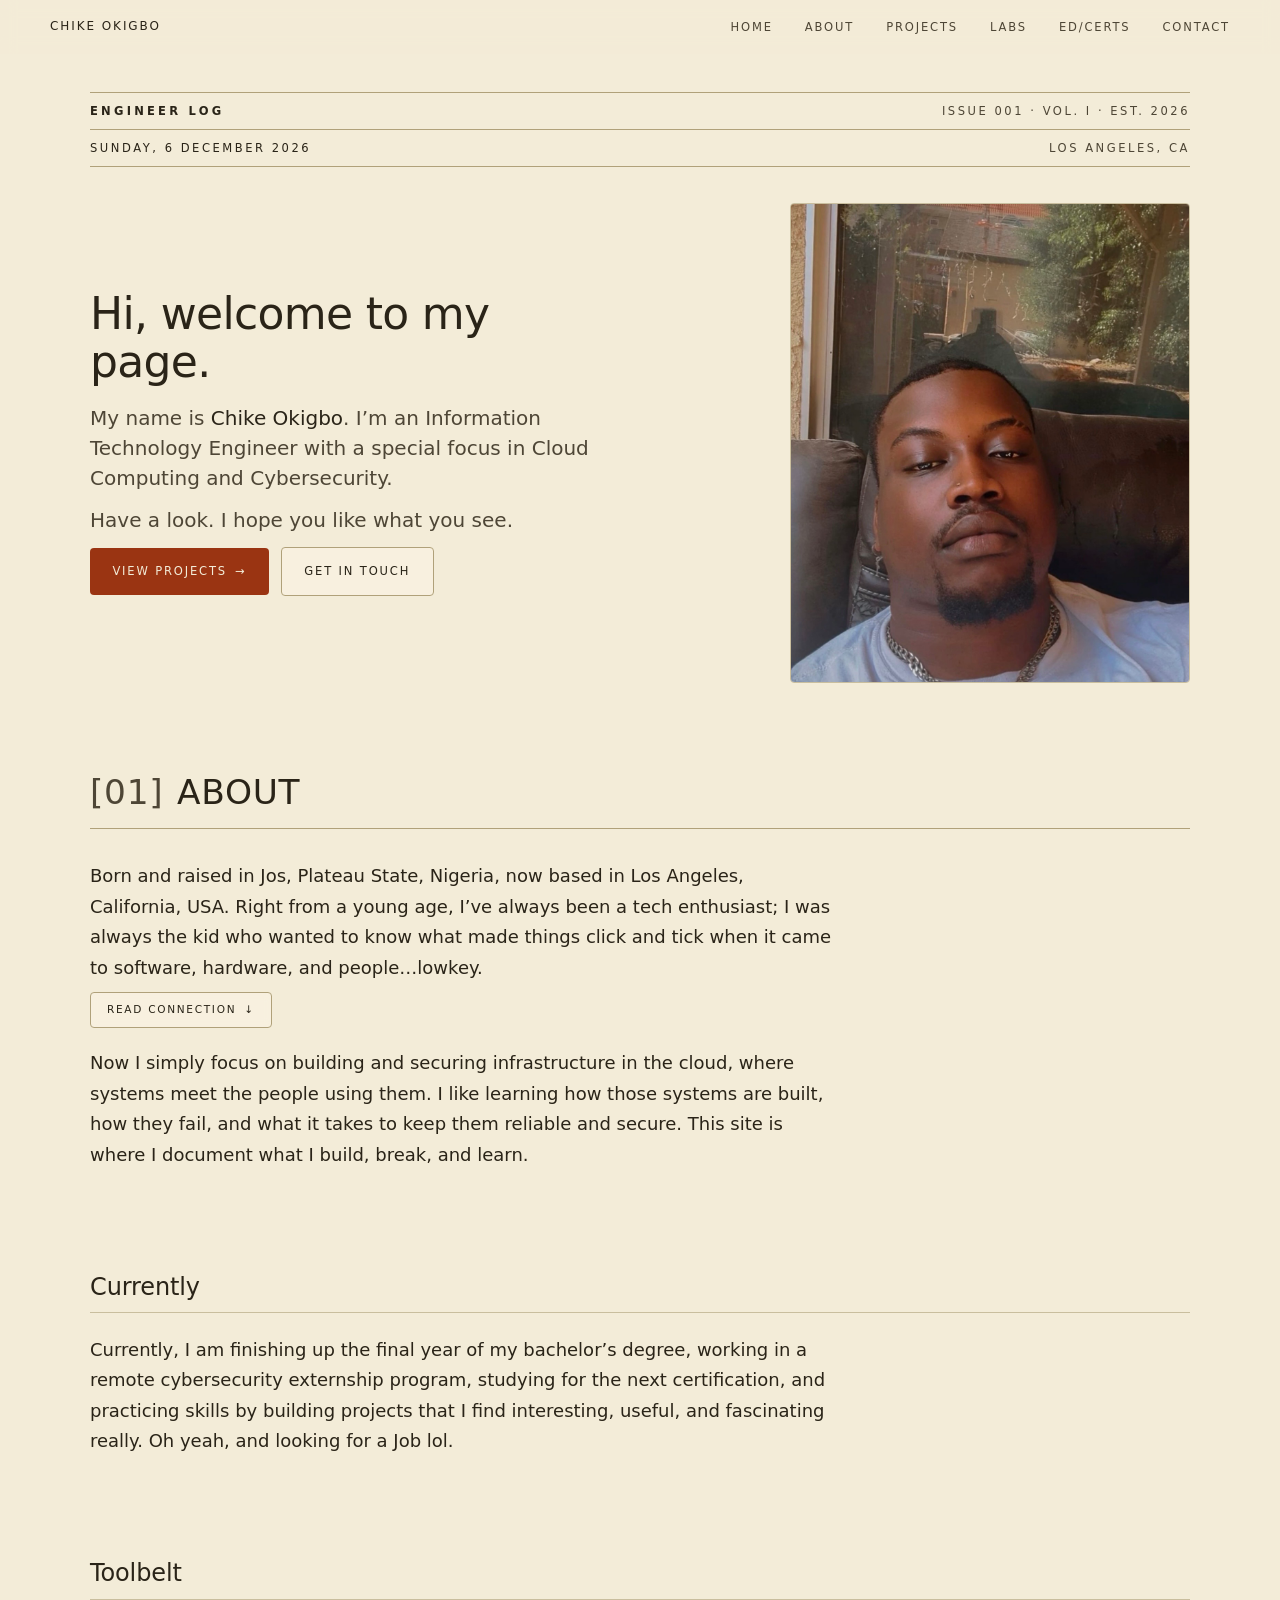
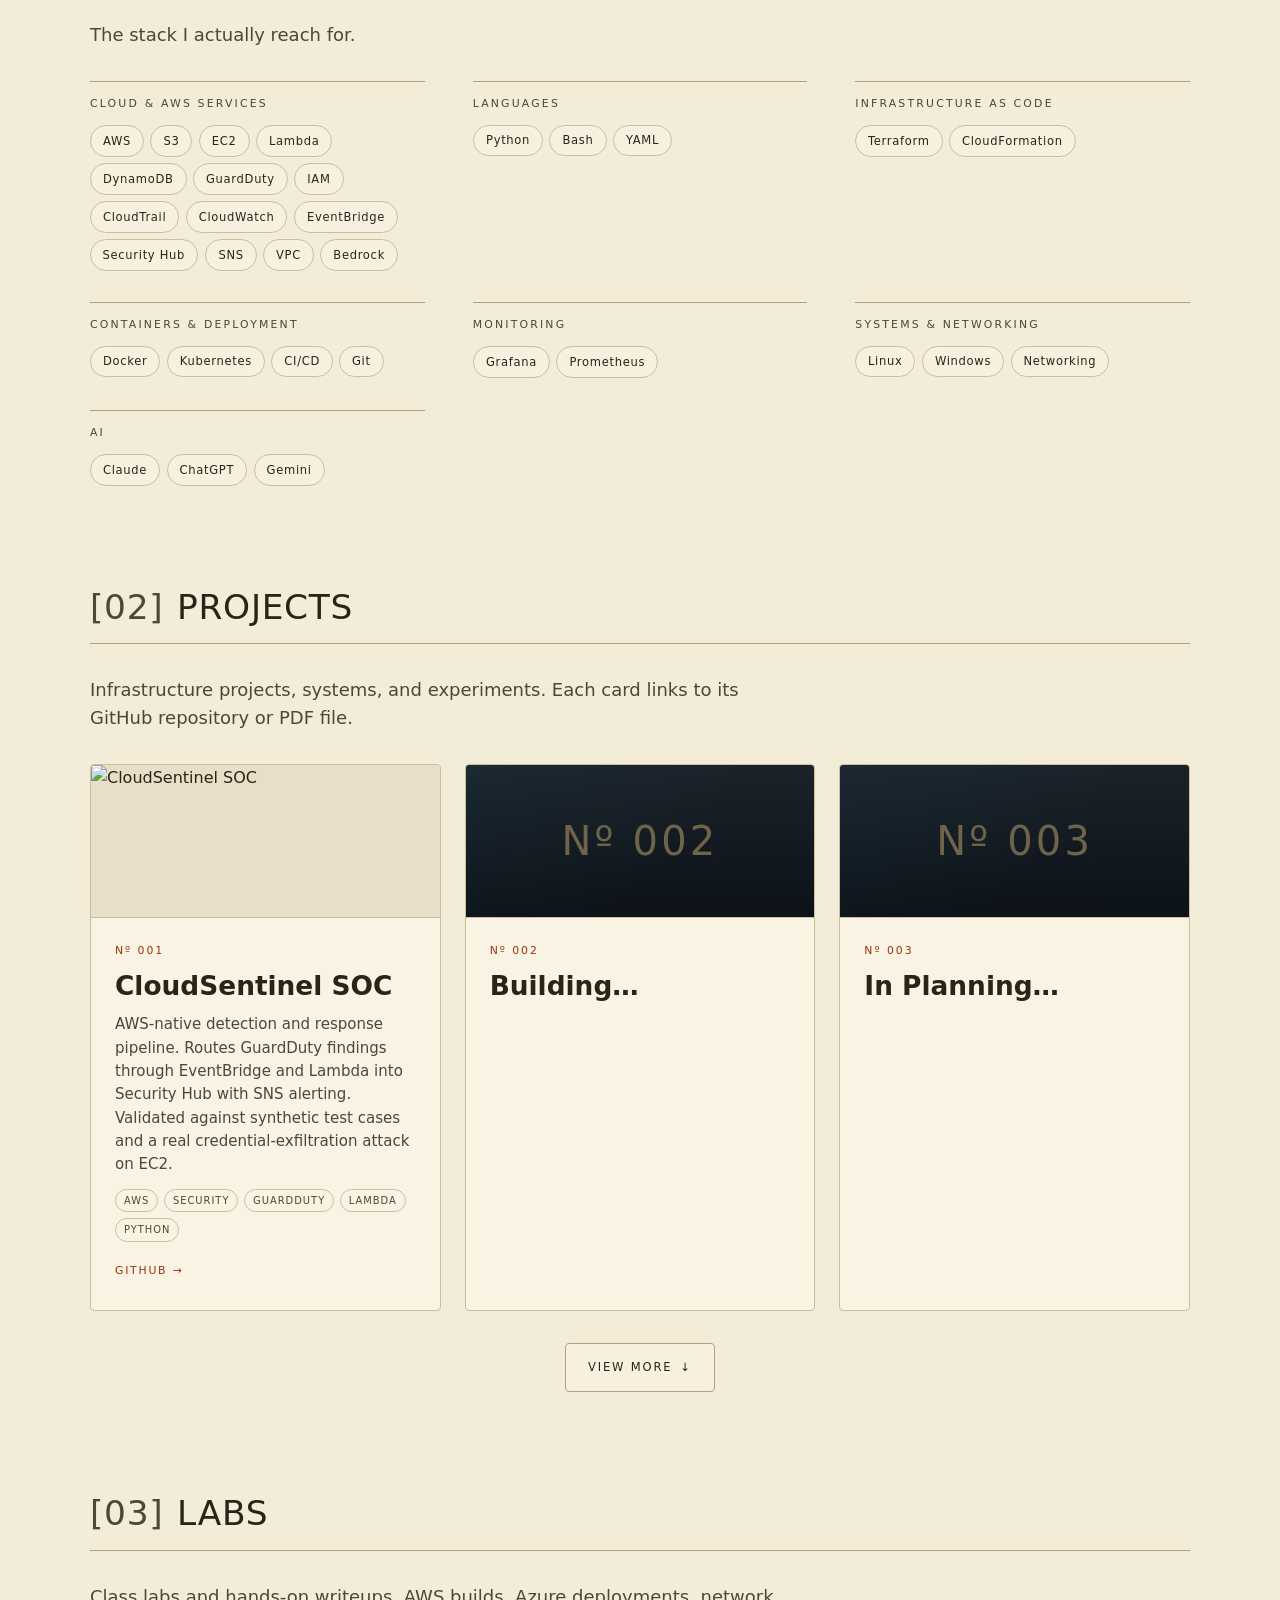
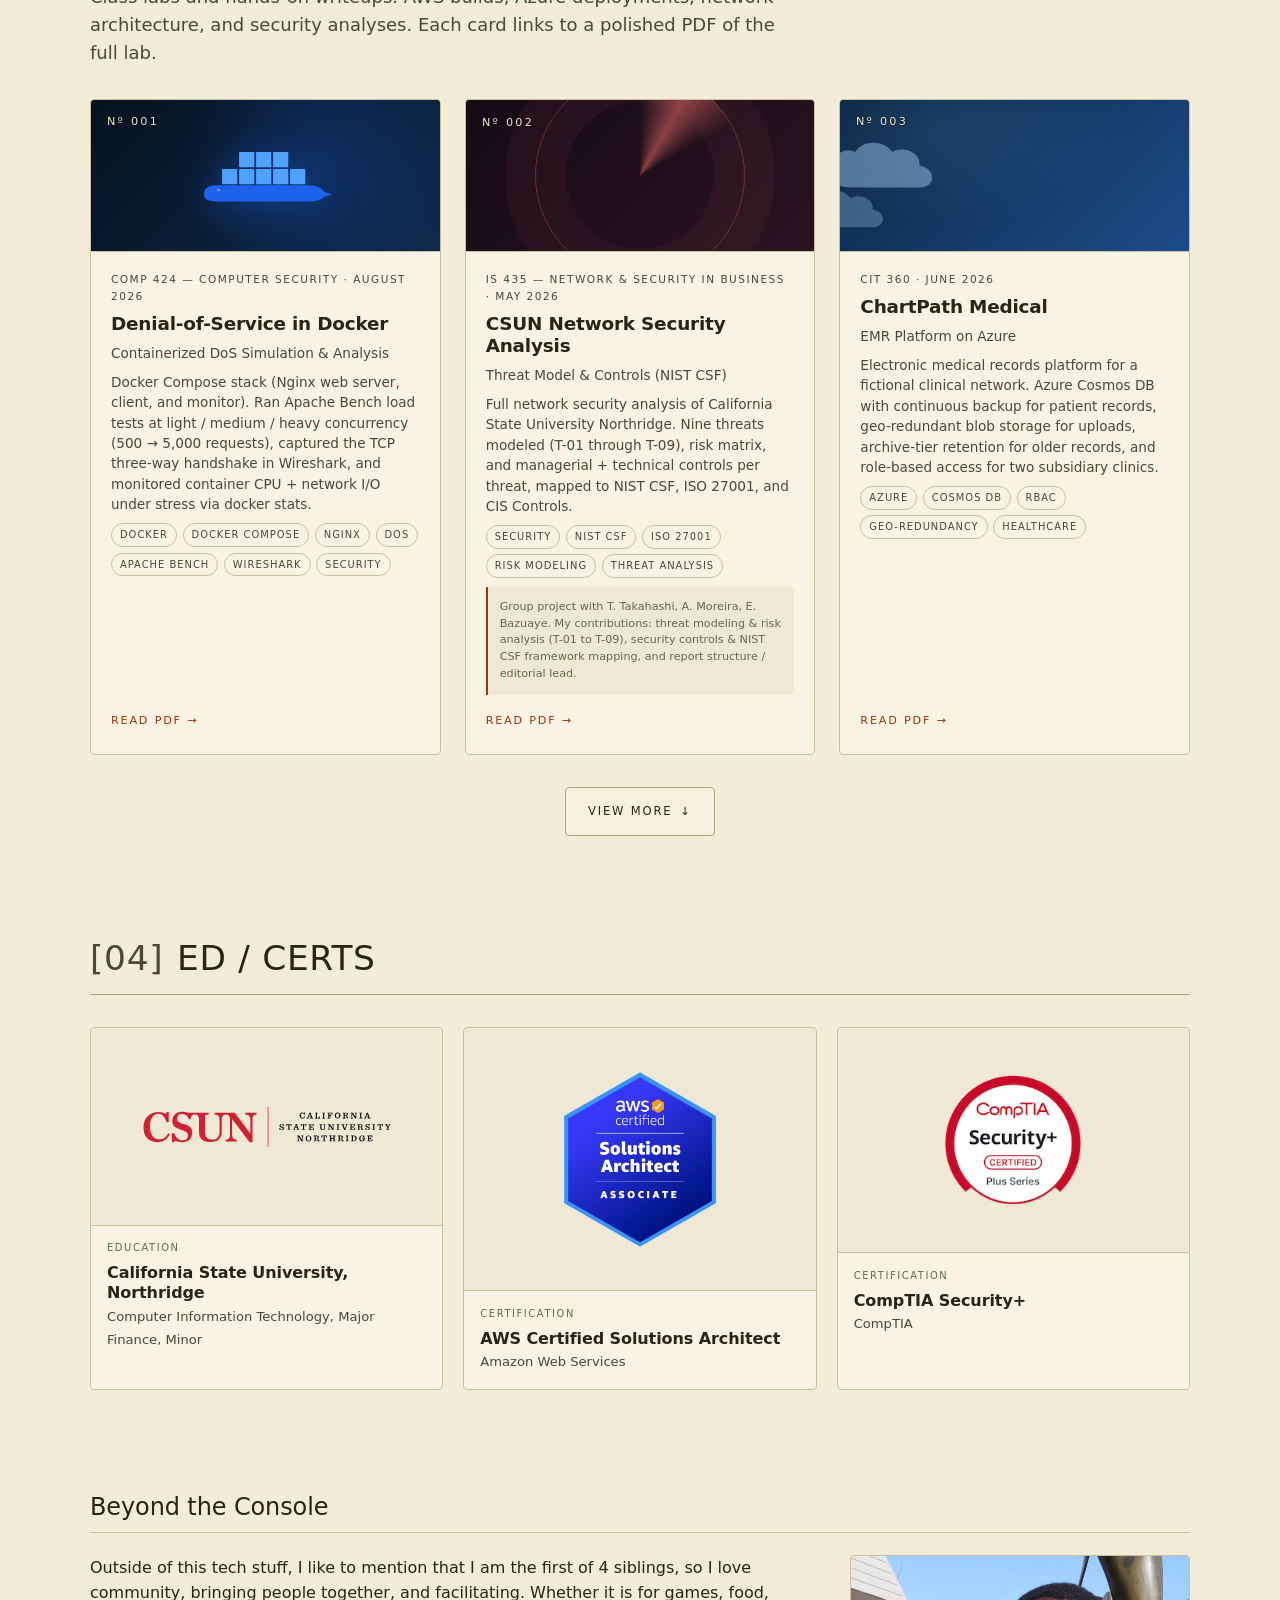
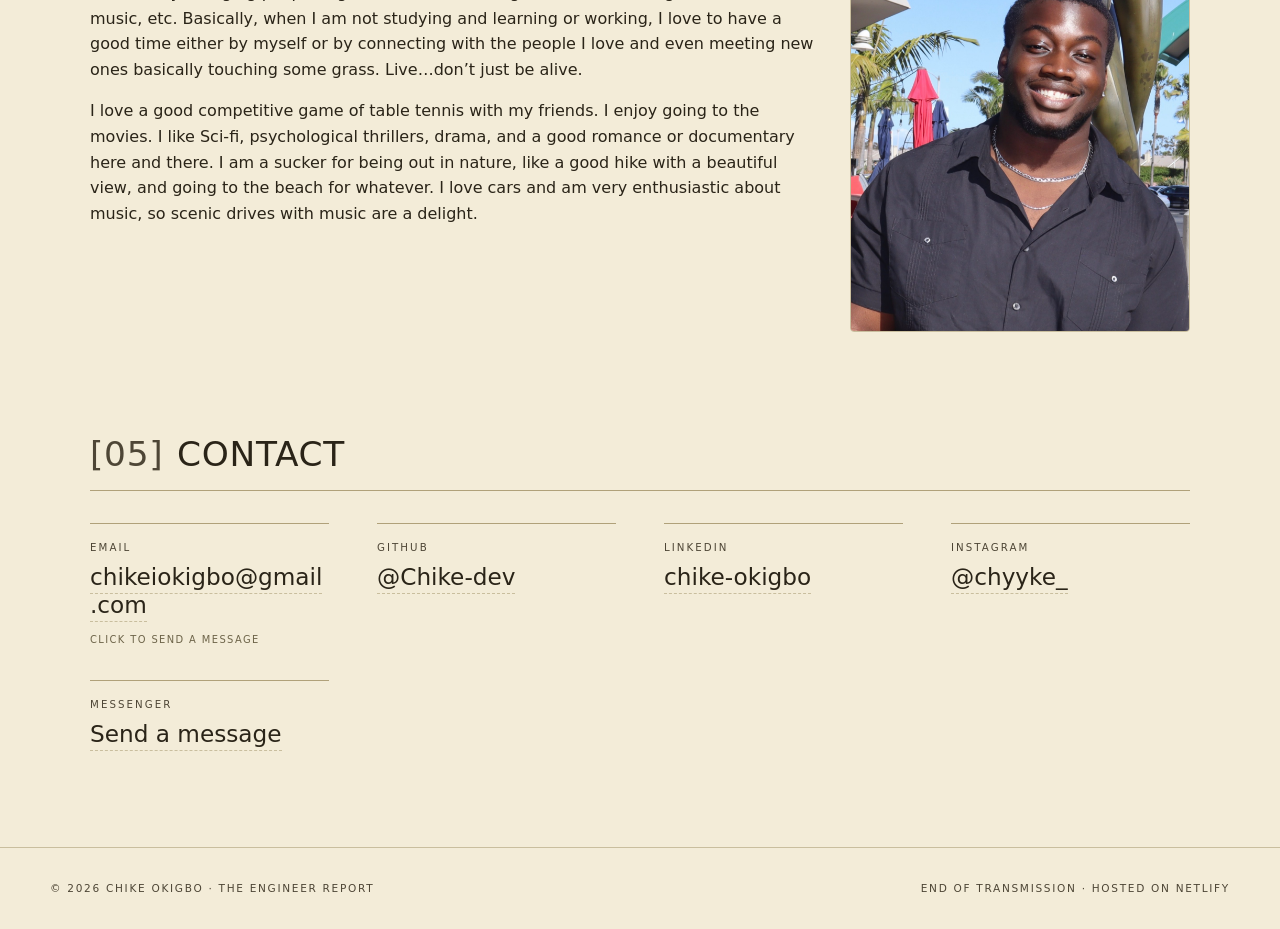
==== commit b92f6780: "Trim Beyond photo; add Instagram and Messenger to Contact Beyond the Console photo aspect ratio goes" ====
--- a/index.html
+++ b/index.html
@@ -21,10 +21,10 @@
   <link rel="preconnect" href="https://api.fontshare.com" crossorigin>
   <link rel="stylesheet" href="https://api.fontshare.com/v2/css?f[]=satoshi@300,400,500,700,900&display=swap">
 
-  <link rel="stylesheet" href="assets/css/styles.css?v=15">
+  <link rel="stylesheet" href="assets/css/styles.css?v=16">
 </head>
 <body id="top">
-  <div data-include="partials/nav.html?v=15"></div>
+  <div data-include="partials/nav.html?v=16"></div>
 
   <main>
     <section class="hero container">
@@ -275,6 +275,14 @@
           <span class="contact__label">LinkedIn</span>
           <span class="contact__value"><a data-hydrate="linkedin"></a></span>
         </div>
+        <div class="contact-item">
+          <span class="contact__label">Instagram</span>
+          <span class="contact__value"><a data-hydrate="instagram"></a></span>
+        </div>
+        <div class="contact-item">
+          <span class="contact__label">Messenger</span>
+          <span class="contact__value"><a data-hydrate="messenger"></a></span>
+        </div>
       </div>
 
       <form
@@ -311,14 +319,14 @@
     </section>
   </main>
 
-  <div data-include="partials/footer.html?v=15"></div>
-
-  <script src="data/site.js?v=15"></script>
-  <script src="data/projects.js?v=15"></script>
-  <script src="data/labs.js?v=15"></script>
-  <script src="assets/js/cards.js?v=15"></script>
-  <script src="assets/js/includes.js?v=15"></script>
-  <script src="assets/js/labs.js?v=15"></script>
-  <script src="assets/js/home.js?v=15"></script>
+  <div data-include="partials/footer.html?v=16"></div>
+
+  <script src="data/site.js?v=16"></script>
+  <script src="data/projects.js?v=16"></script>
+  <script src="data/labs.js?v=16"></script>
+  <script src="assets/js/cards.js?v=16"></script>
+  <script src="assets/js/includes.js?v=16"></script>
+  <script src="assets/js/labs.js?v=16"></script>
+  <script src="assets/js/home.js?v=16"></script>
 </body>
 </html>
--- a/assets/css/styles.css
+++ b/assets/css/styles.css
@@ -1480,7 +1480,7 @@
 .beyond__text p { margin: 0; }
 .beyond__img {
   margin: 0;
-  aspect-ratio: 4 / 5;
+  aspect-ratio: 9 / 10;
   border-radius: var(--radius);
   overflow: hidden;
   border: 1px solid var(--border);
@@ -1495,5 +1495,6 @@
   width: 100%;
   height: 100%;
   object-fit: cover;
+  object-position: center 22%;
   display: block;
 }
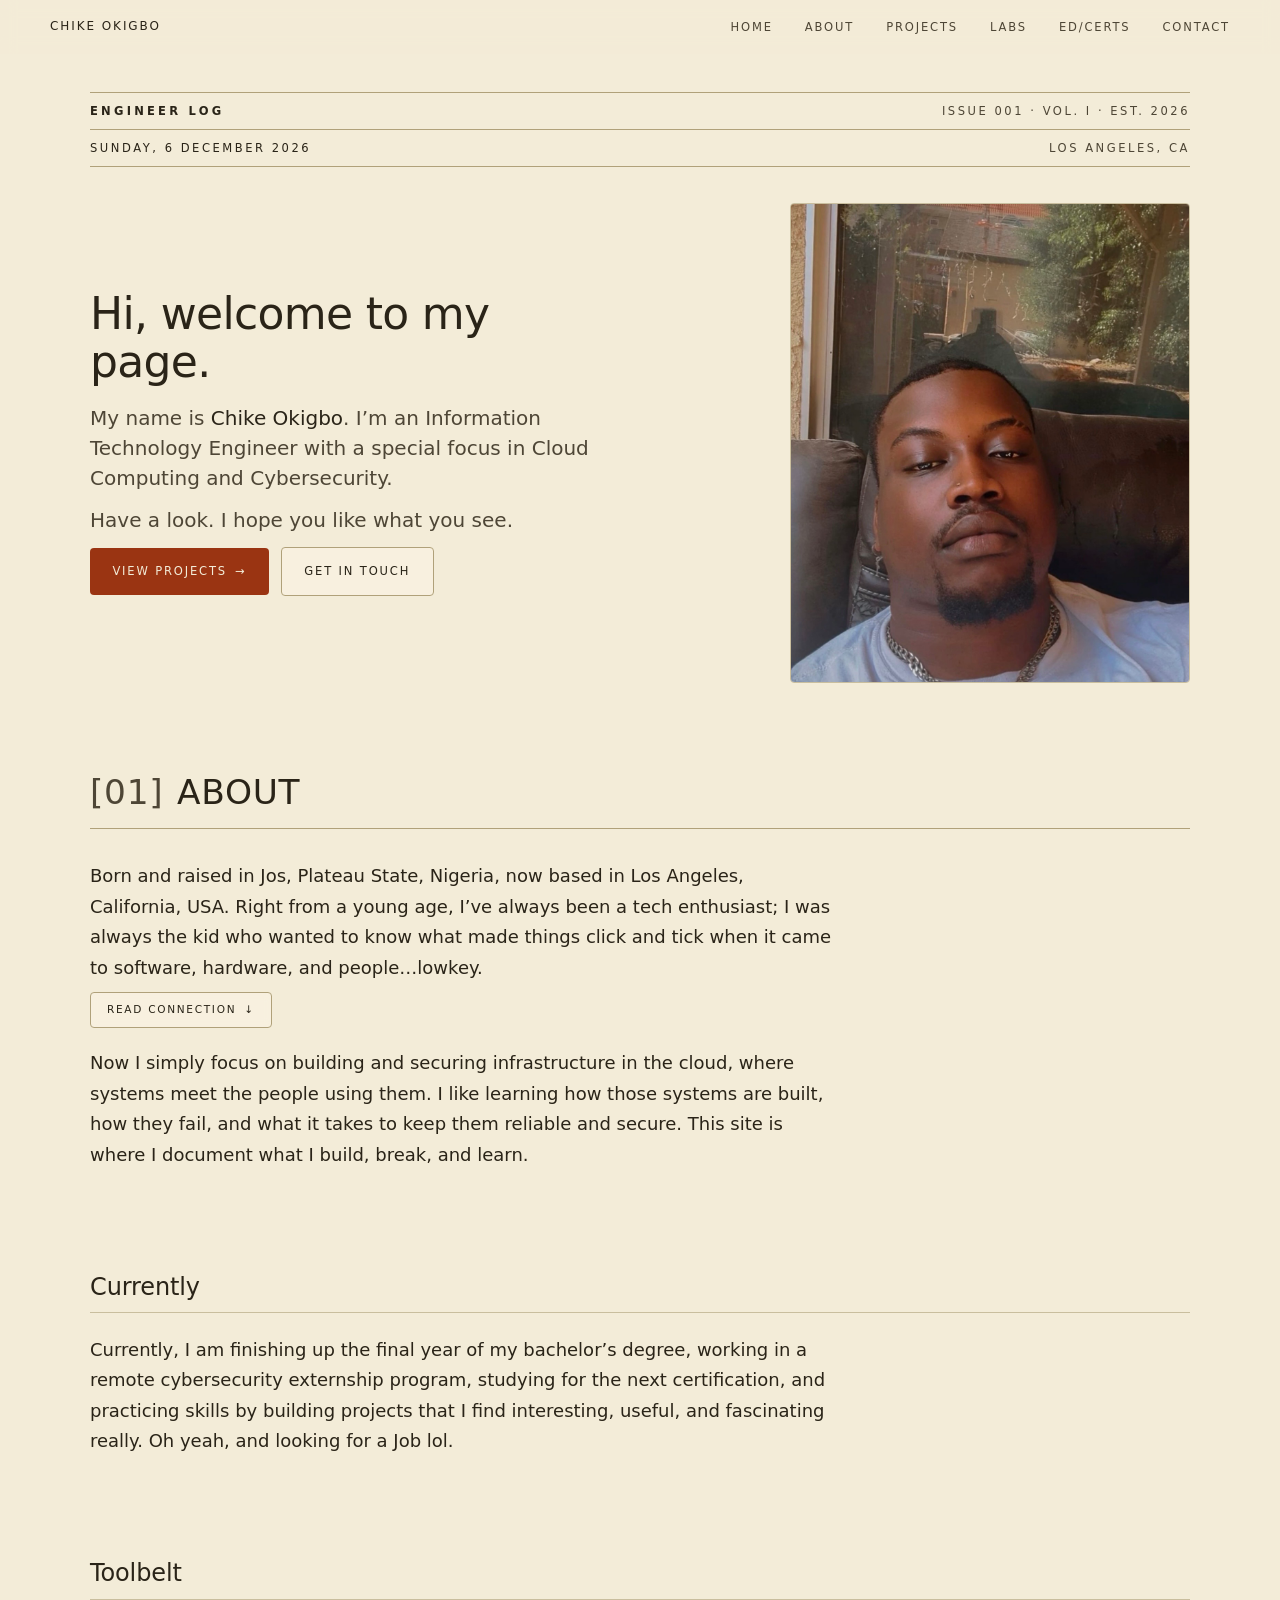
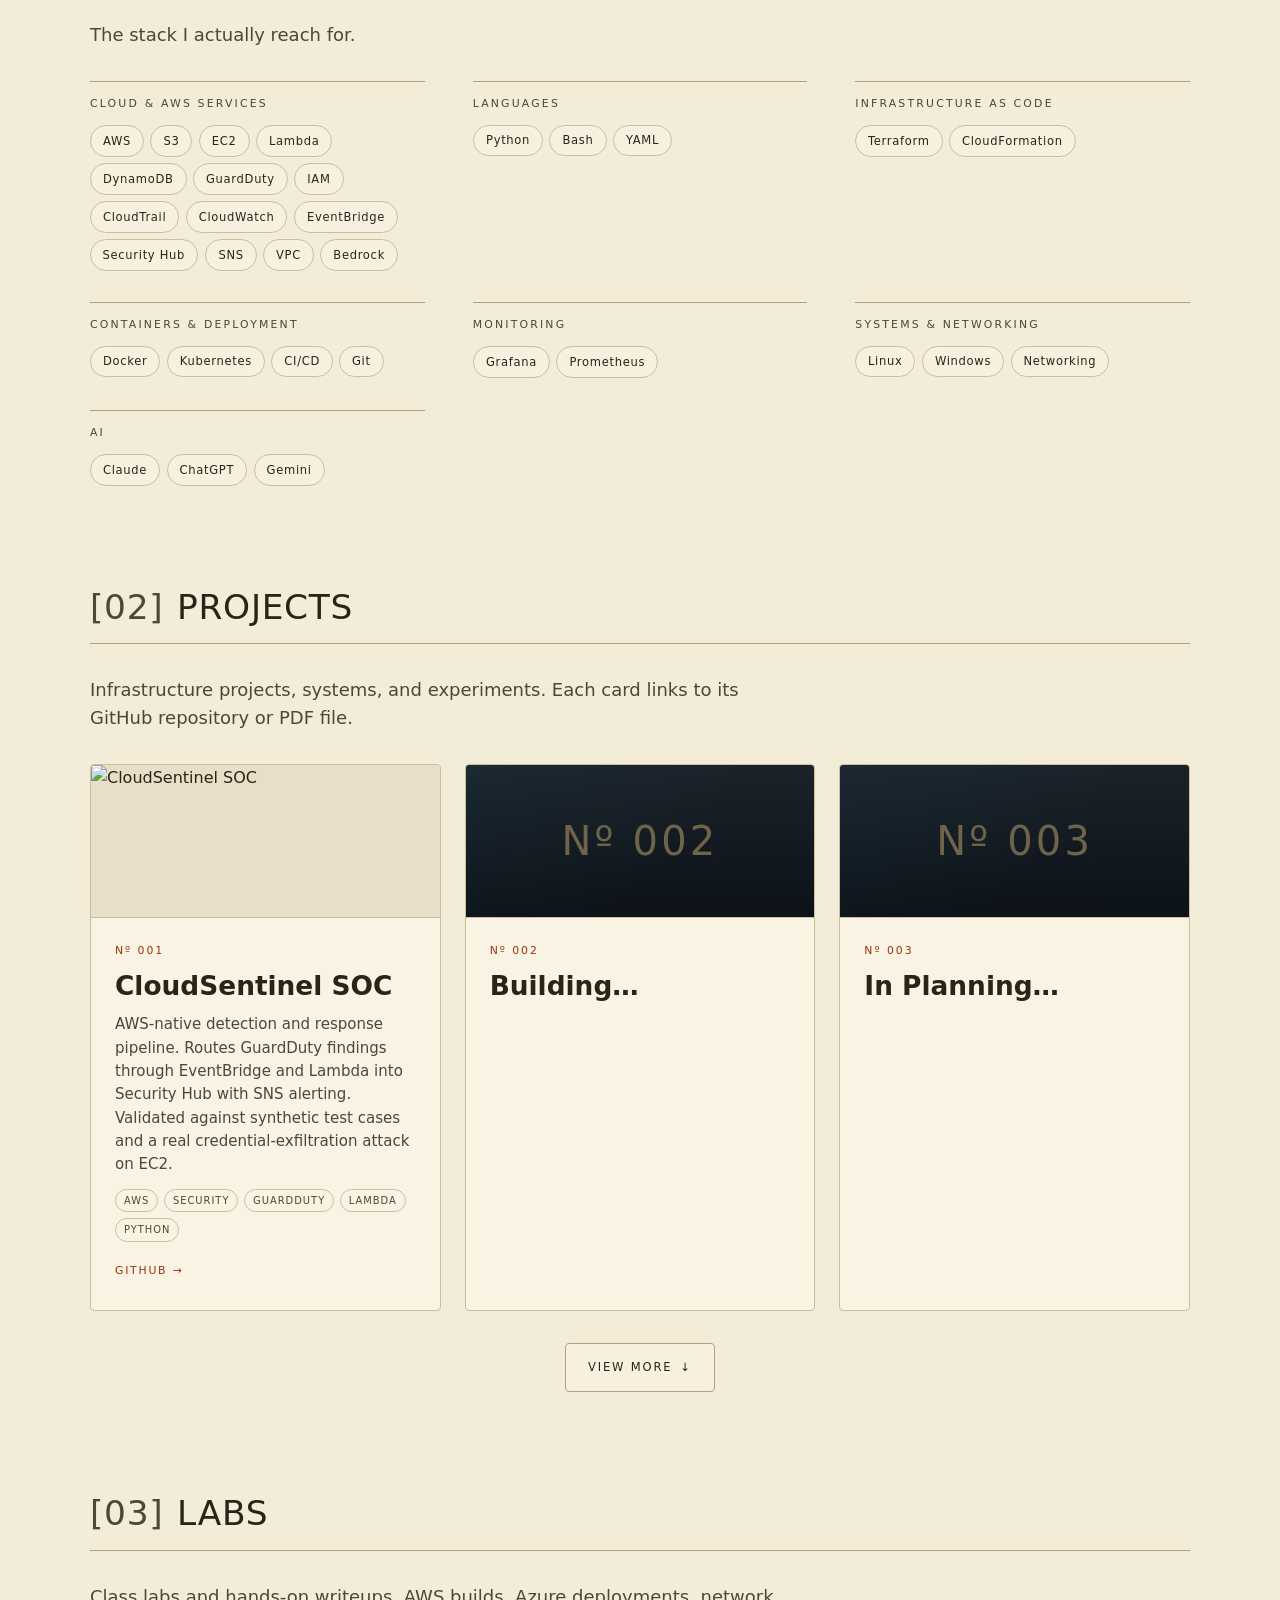
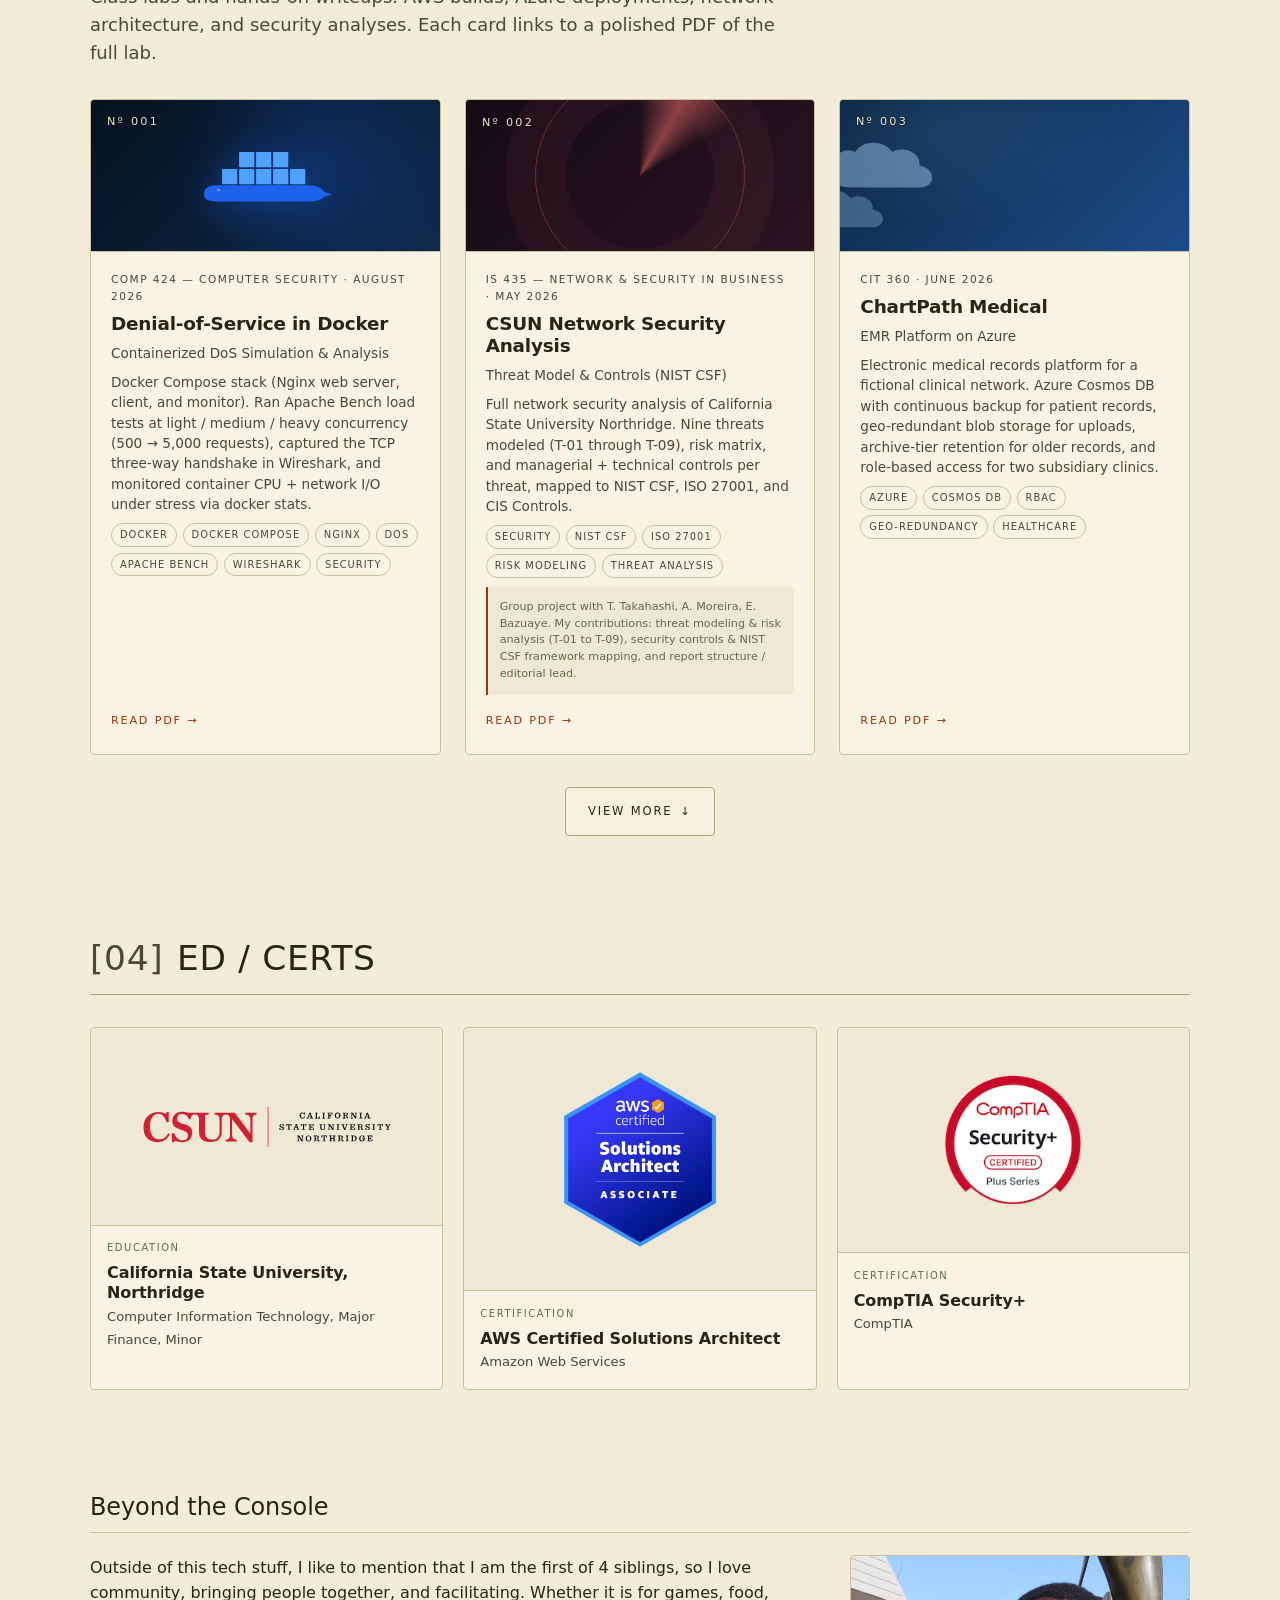
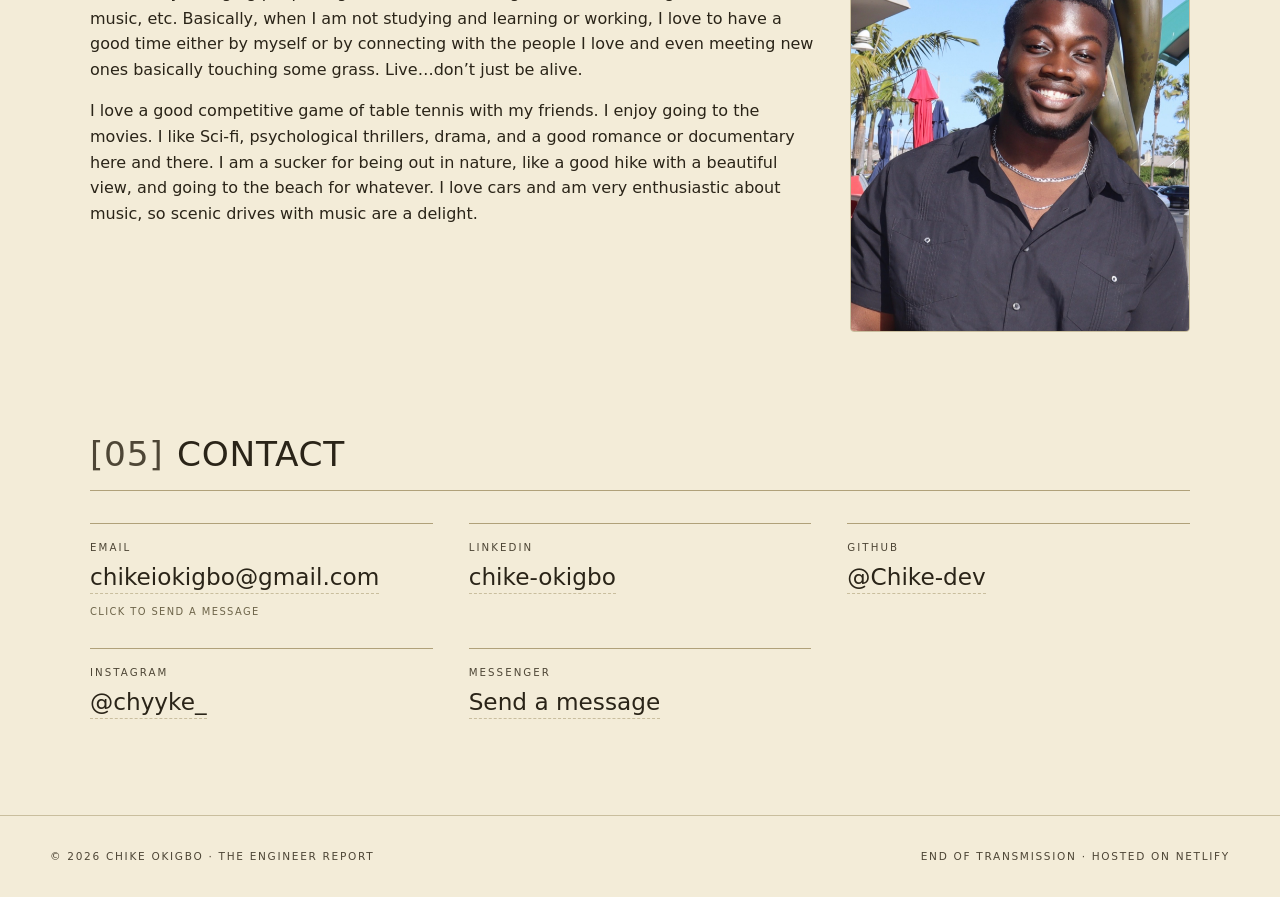
==== commit f04c957d: "Contact grid: 3 per row, reorder, stack on mobile Contact items reordered to Email, LinkedIn, GitHub" ====
--- a/index.html
+++ b/index.html
@@ -21,10 +21,10 @@
   <link rel="preconnect" href="https://api.fontshare.com" crossorigin>
   <link rel="stylesheet" href="https://api.fontshare.com/v2/css?f[]=satoshi@300,400,500,700,900&display=swap">
 
-  <link rel="stylesheet" href="assets/css/styles.css?v=16">
+  <link rel="stylesheet" href="assets/css/styles.css?v=17">
 </head>
 <body id="top">
-  <div data-include="partials/nav.html?v=16"></div>
+  <div data-include="partials/nav.html?v=17"></div>
 
   <main>
     <section class="hero container">
@@ -268,12 +268,12 @@
           <span class="contact__hint">click to send a message</span>
         </div>
         <div class="contact-item">
+          <span class="contact__label">LinkedIn</span>
+          <span class="contact__value"><a data-hydrate="linkedin"></a></span>
+        </div>
+        <div class="contact-item">
           <span class="contact__label">GitHub</span>
           <span class="contact__value"><a data-hydrate="github"></a></span>
-        </div>
-        <div class="contact-item">
-          <span class="contact__label">LinkedIn</span>
-          <span class="contact__value"><a data-hydrate="linkedin"></a></span>
         </div>
         <div class="contact-item">
           <span class="contact__label">Instagram</span>
@@ -319,14 +319,14 @@
     </section>
   </main>
 
-  <div data-include="partials/footer.html?v=16"></div>
-
-  <script src="data/site.js?v=16"></script>
-  <script src="data/projects.js?v=16"></script>
-  <script src="data/labs.js?v=16"></script>
-  <script src="assets/js/cards.js?v=16"></script>
-  <script src="assets/js/includes.js?v=16"></script>
-  <script src="assets/js/labs.js?v=16"></script>
-  <script src="assets/js/home.js?v=16"></script>
+  <div data-include="partials/footer.html?v=17"></div>
+
+  <script src="data/site.js?v=17"></script>
+  <script src="data/projects.js?v=17"></script>
+  <script src="data/labs.js?v=17"></script>
+  <script src="assets/js/cards.js?v=17"></script>
+  <script src="assets/js/includes.js?v=17"></script>
+  <script src="assets/js/labs.js?v=17"></script>
+  <script src="assets/js/home.js?v=17"></script>
 </body>
 </html>
--- a/assets/css/styles.css
+++ b/assets/css/styles.css
@@ -616,8 +616,11 @@
    ========================================================================= */
 .contact-grid {
   display: grid;
-  gap: 2rem 3rem;
-  grid-template-columns: repeat(auto-fit, minmax(220px, 1fr));
+  gap: 1.75rem 2.25rem;
+  grid-template-columns: 1fr;
+}
+@media (min-width: 700px) {
+  .contact-grid { grid-template-columns: repeat(3, minmax(0, 1fr)); }
 }
 .contact-item {
   display: flex;
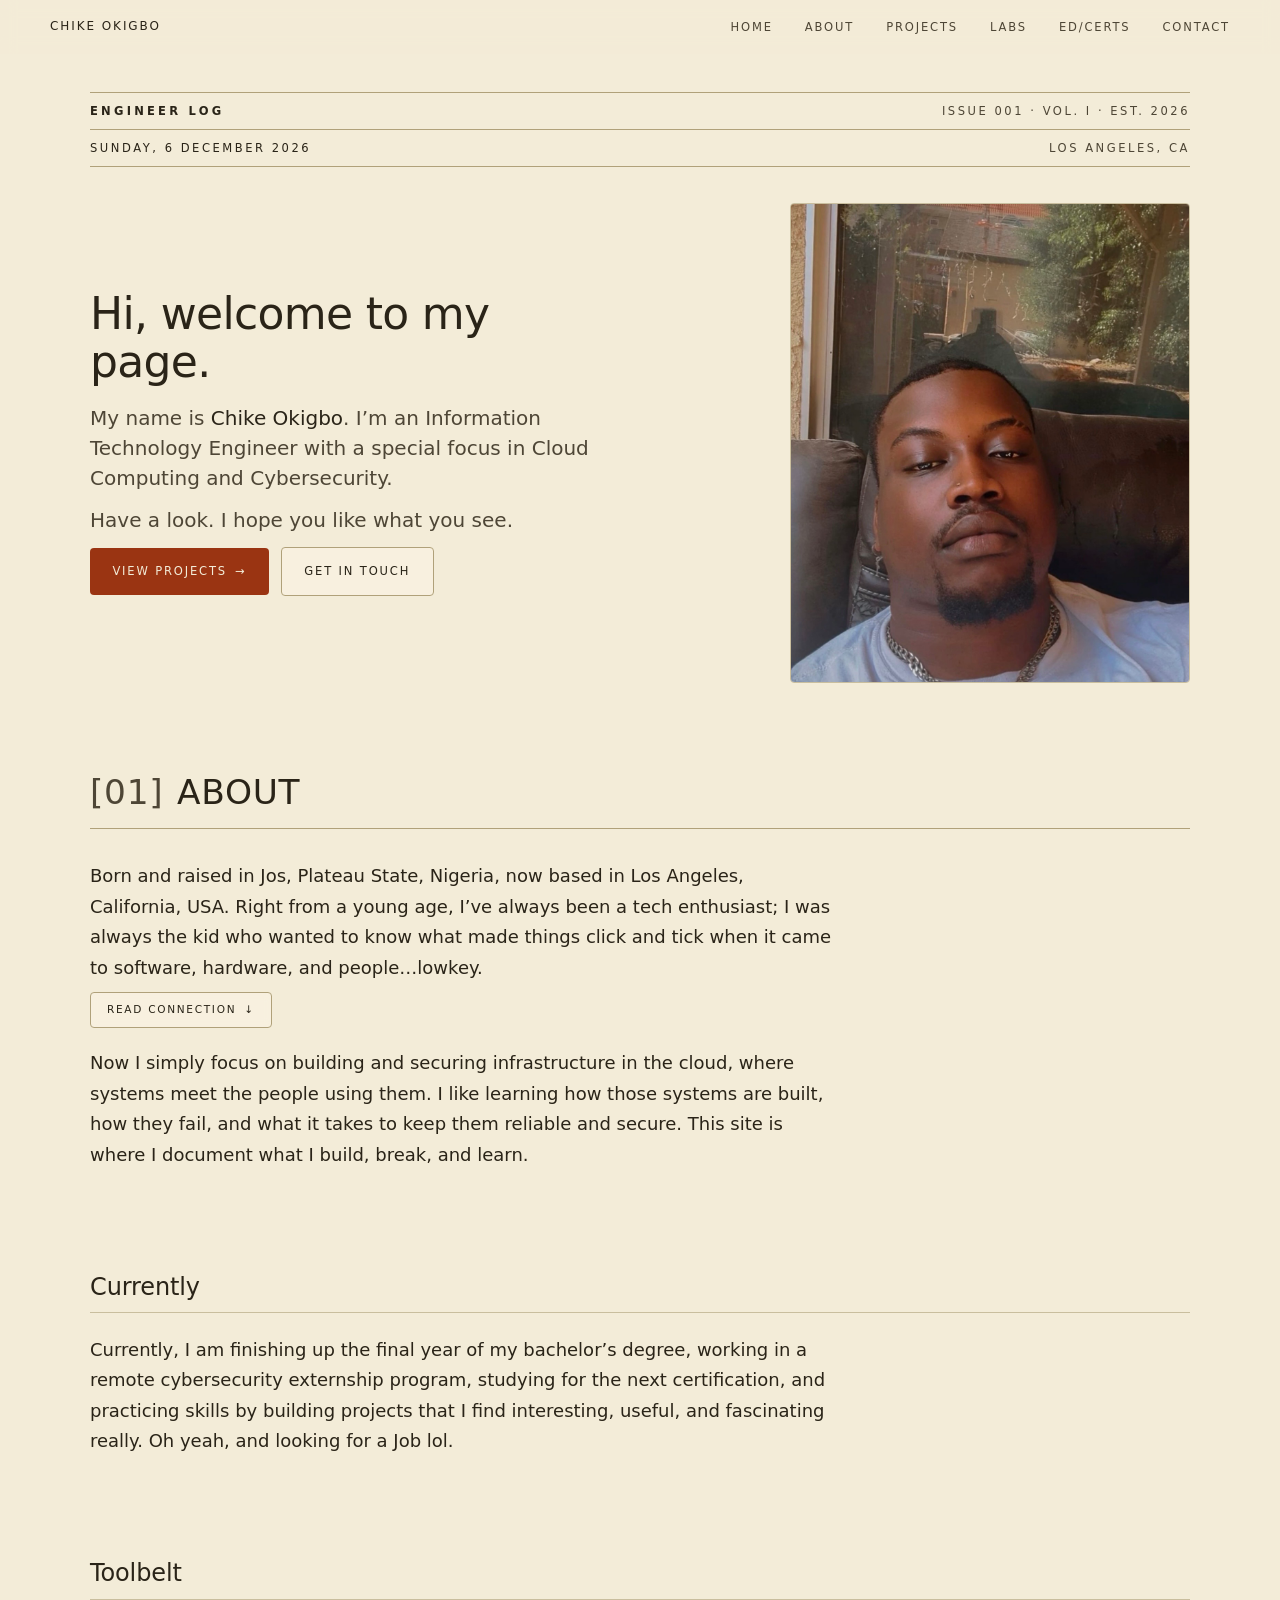
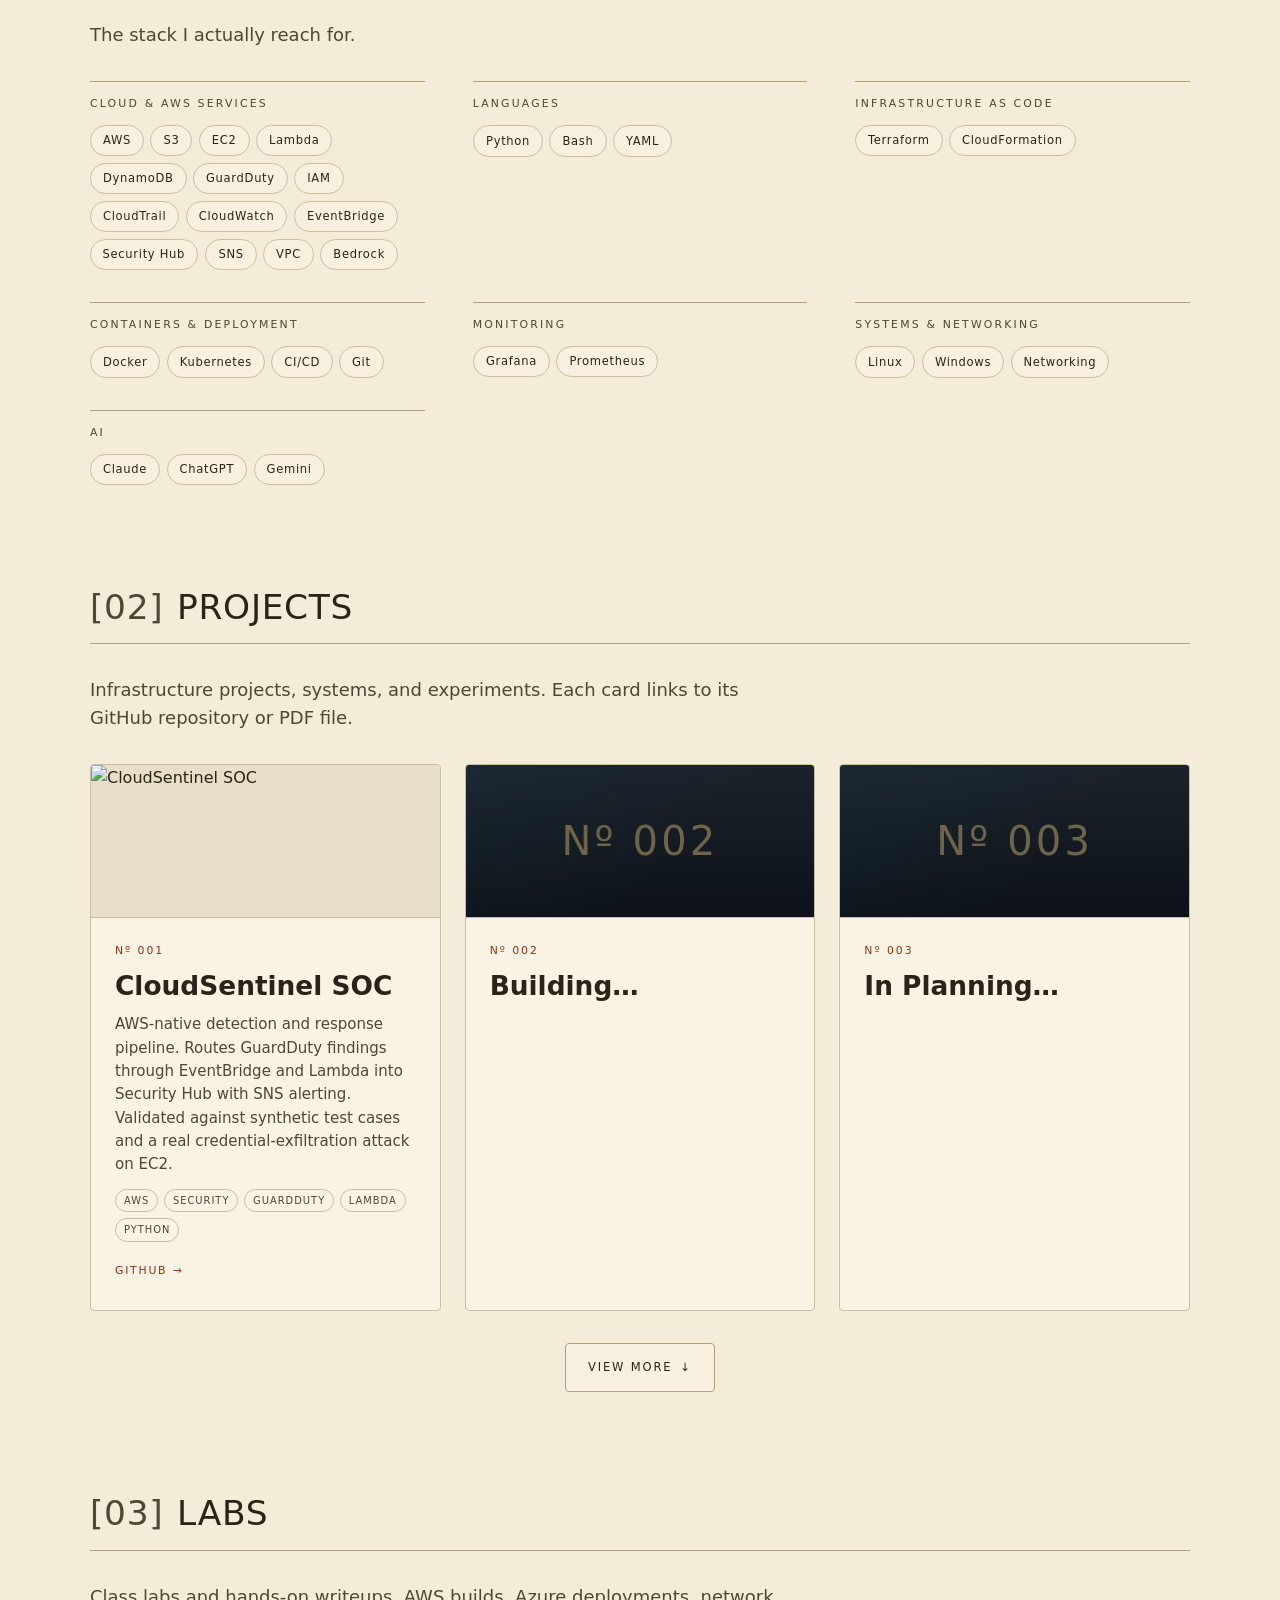
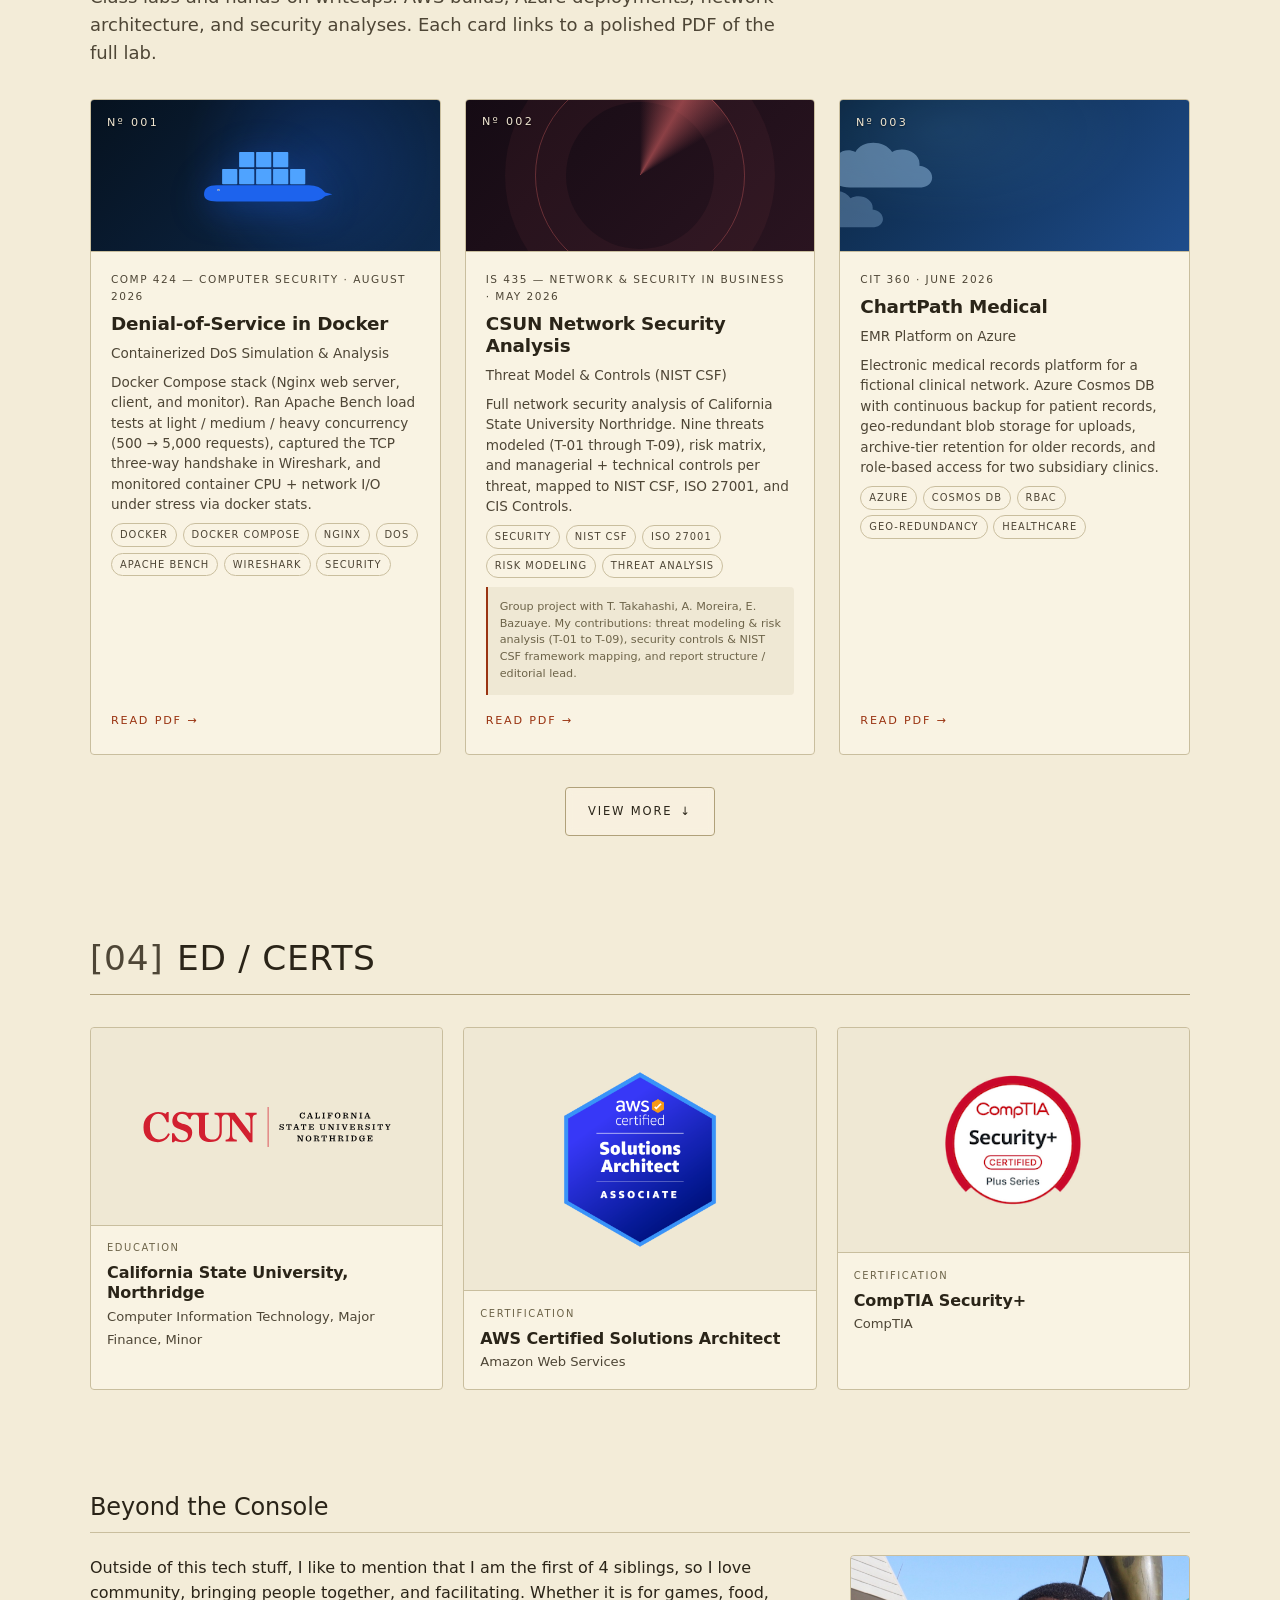
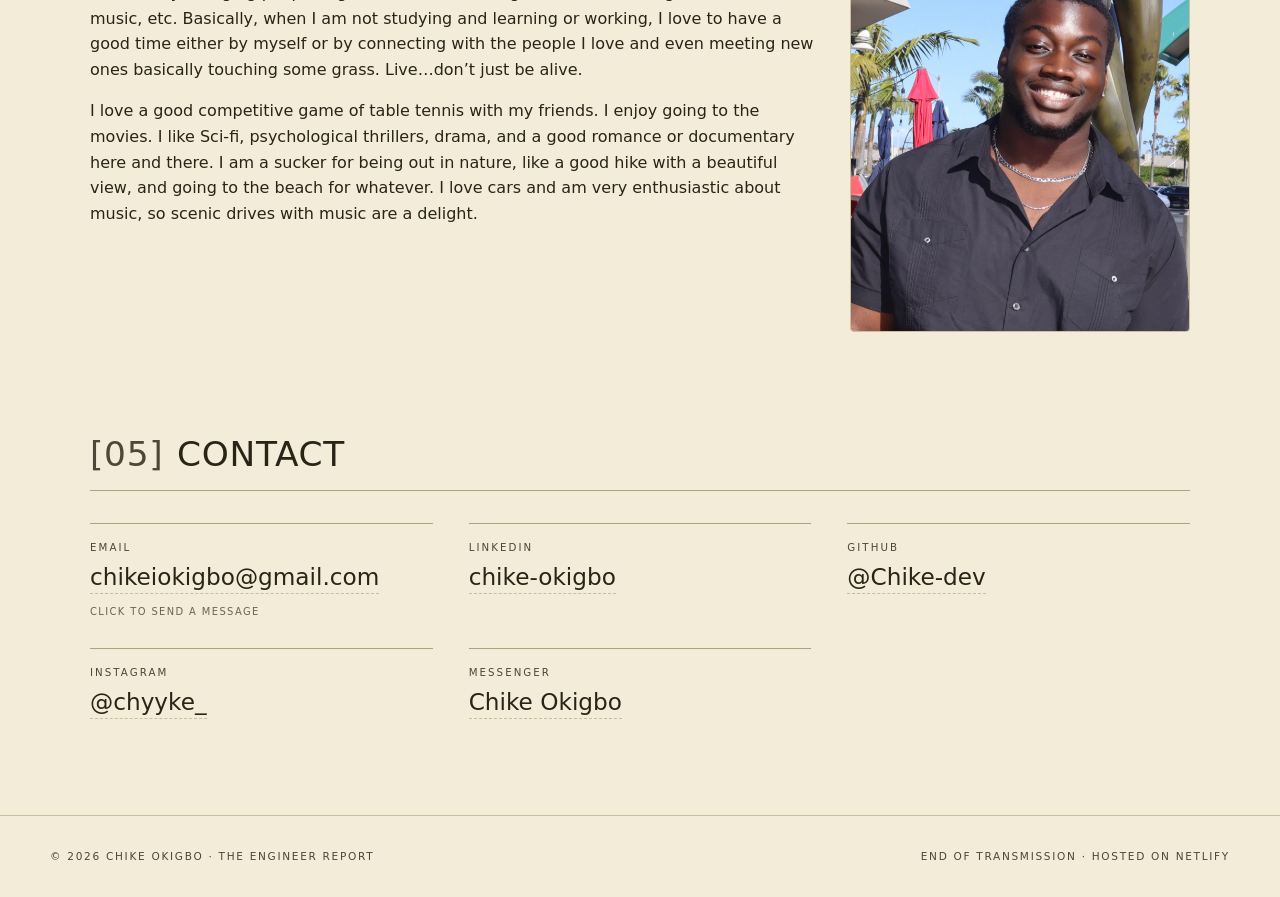
==== commit 743ea33d: "Mobile hero: side-by-side layout; Messenger shows name Hero grid keeps text and photo horizontal at " ====
--- a/index.html
+++ b/index.html
@@ -21,10 +21,10 @@
   <link rel="preconnect" href="https://api.fontshare.com" crossorigin>
   <link rel="stylesheet" href="https://api.fontshare.com/v2/css?f[]=satoshi@300,400,500,700,900&display=swap">
 
-  <link rel="stylesheet" href="assets/css/styles.css?v=17">
+  <link rel="stylesheet" href="assets/css/styles.css?v=18">
 </head>
 <body id="top">
-  <div data-include="partials/nav.html?v=17"></div>
+  <div data-include="partials/nav.html?v=18"></div>
 
   <main>
     <section class="hero container">
@@ -319,14 +319,14 @@
     </section>
   </main>
 
-  <div data-include="partials/footer.html?v=17"></div>
-
-  <script src="data/site.js?v=17"></script>
-  <script src="data/projects.js?v=17"></script>
-  <script src="data/labs.js?v=17"></script>
-  <script src="assets/js/cards.js?v=17"></script>
-  <script src="assets/js/includes.js?v=17"></script>
-  <script src="assets/js/labs.js?v=17"></script>
-  <script src="assets/js/home.js?v=17"></script>
+  <div data-include="partials/footer.html?v=18"></div>
+
+  <script src="data/site.js?v=18"></script>
+  <script src="data/projects.js?v=18"></script>
+  <script src="data/labs.js?v=18"></script>
+  <script src="assets/js/cards.js?v=18"></script>
+  <script src="assets/js/includes.js?v=18"></script>
+  <script src="assets/js/labs.js?v=18"></script>
+  <script src="assets/js/home.js?v=18"></script>
 </body>
 </html>
--- a/assets/css/styles.css
+++ b/assets/css/styles.css
@@ -218,8 +218,8 @@
 }
 .hero__grid {
   display: grid;
-  grid-template-columns: 1fr;
-  gap: clamp(2rem, 4vw, 3rem);
+  grid-template-columns: minmax(0, 1fr) minmax(120px, 34%);
+  gap: clamp(1rem, 3vw, 2.5rem);
   align-items: center;
 }
 @media (min-width: 760px) {
@@ -242,12 +242,12 @@
   font-size: 0.7rem;
   letter-spacing: 0.16em;
   text-transform: uppercase;
-  order: -1;
-  max-width: 400px;
   width: 100%;
+  max-width: 200px;
+  justify-self: end;
 }
 @media (min-width: 760px) {
-  .hero__portrait { order: 0; max-width: none; }
+  .hero__portrait { max-width: none; justify-self: stretch; }
 }
 .hero__portrait img {
   width: 100%;
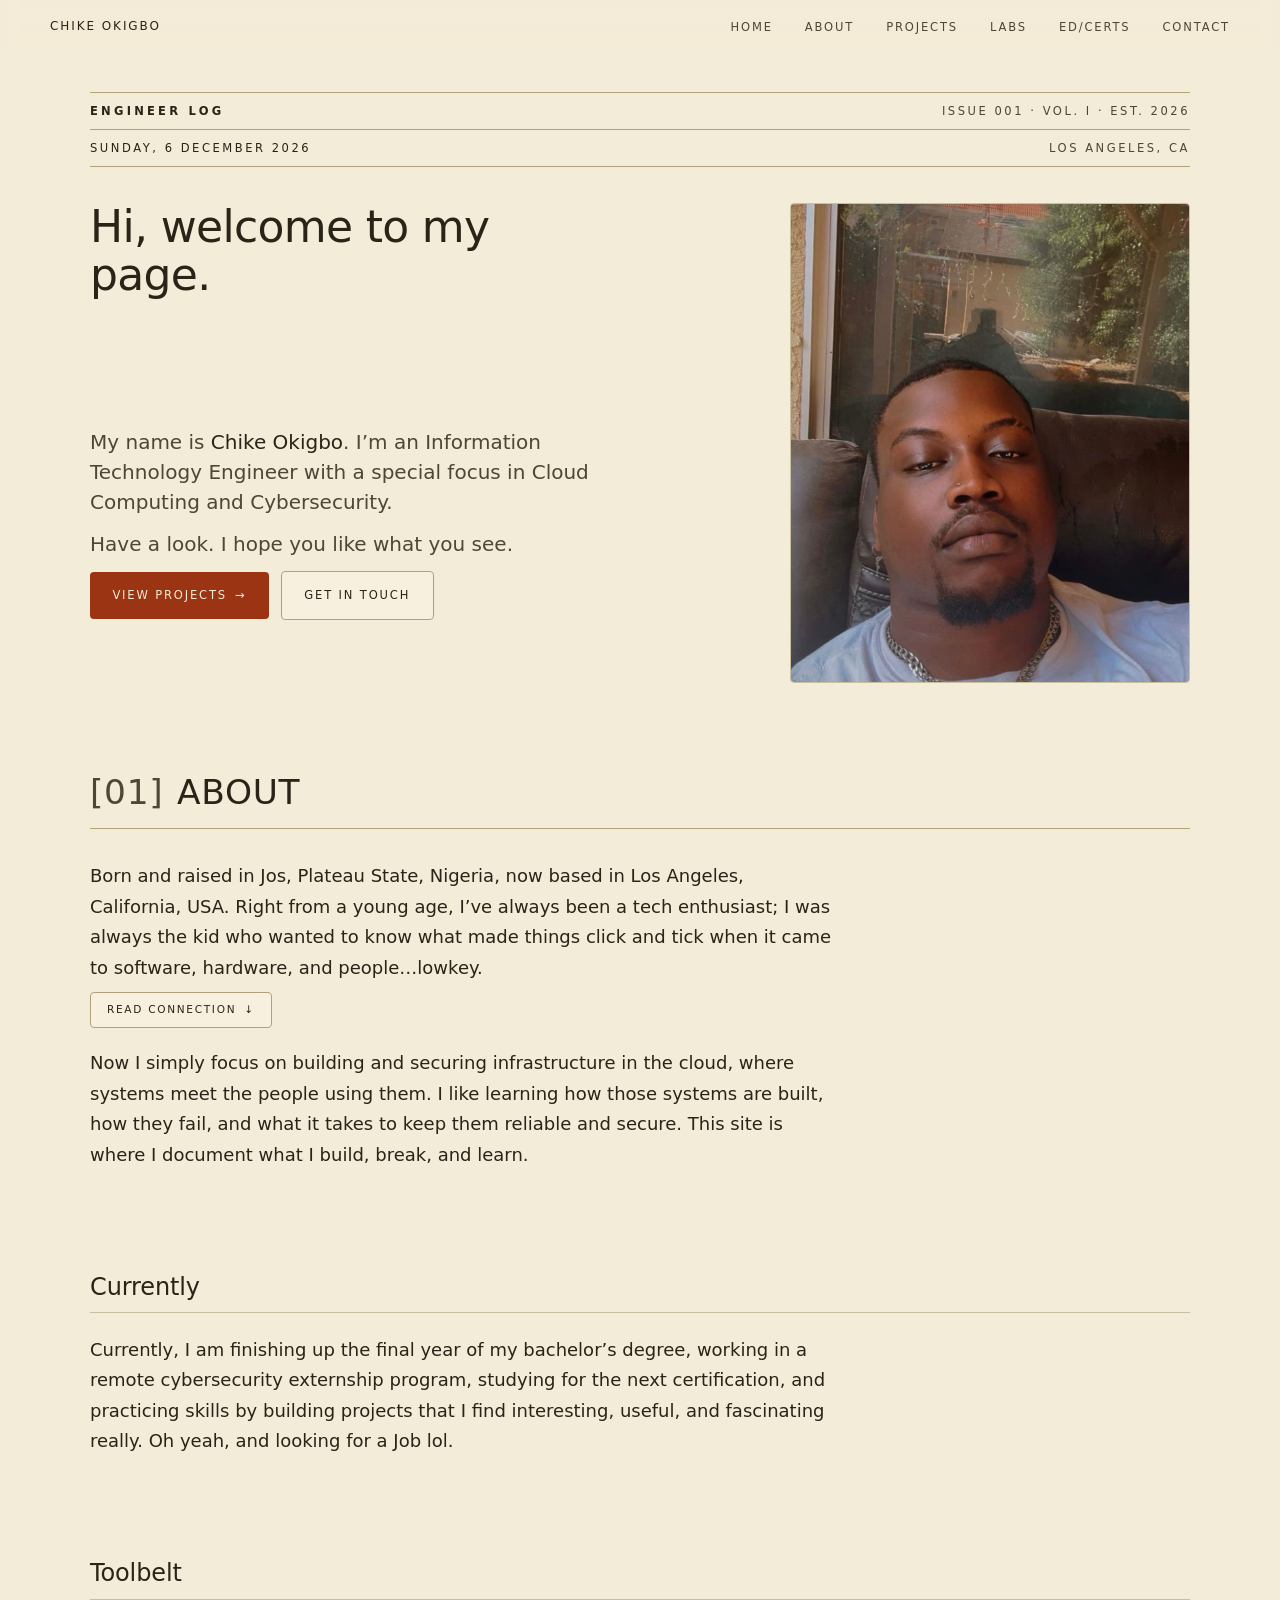
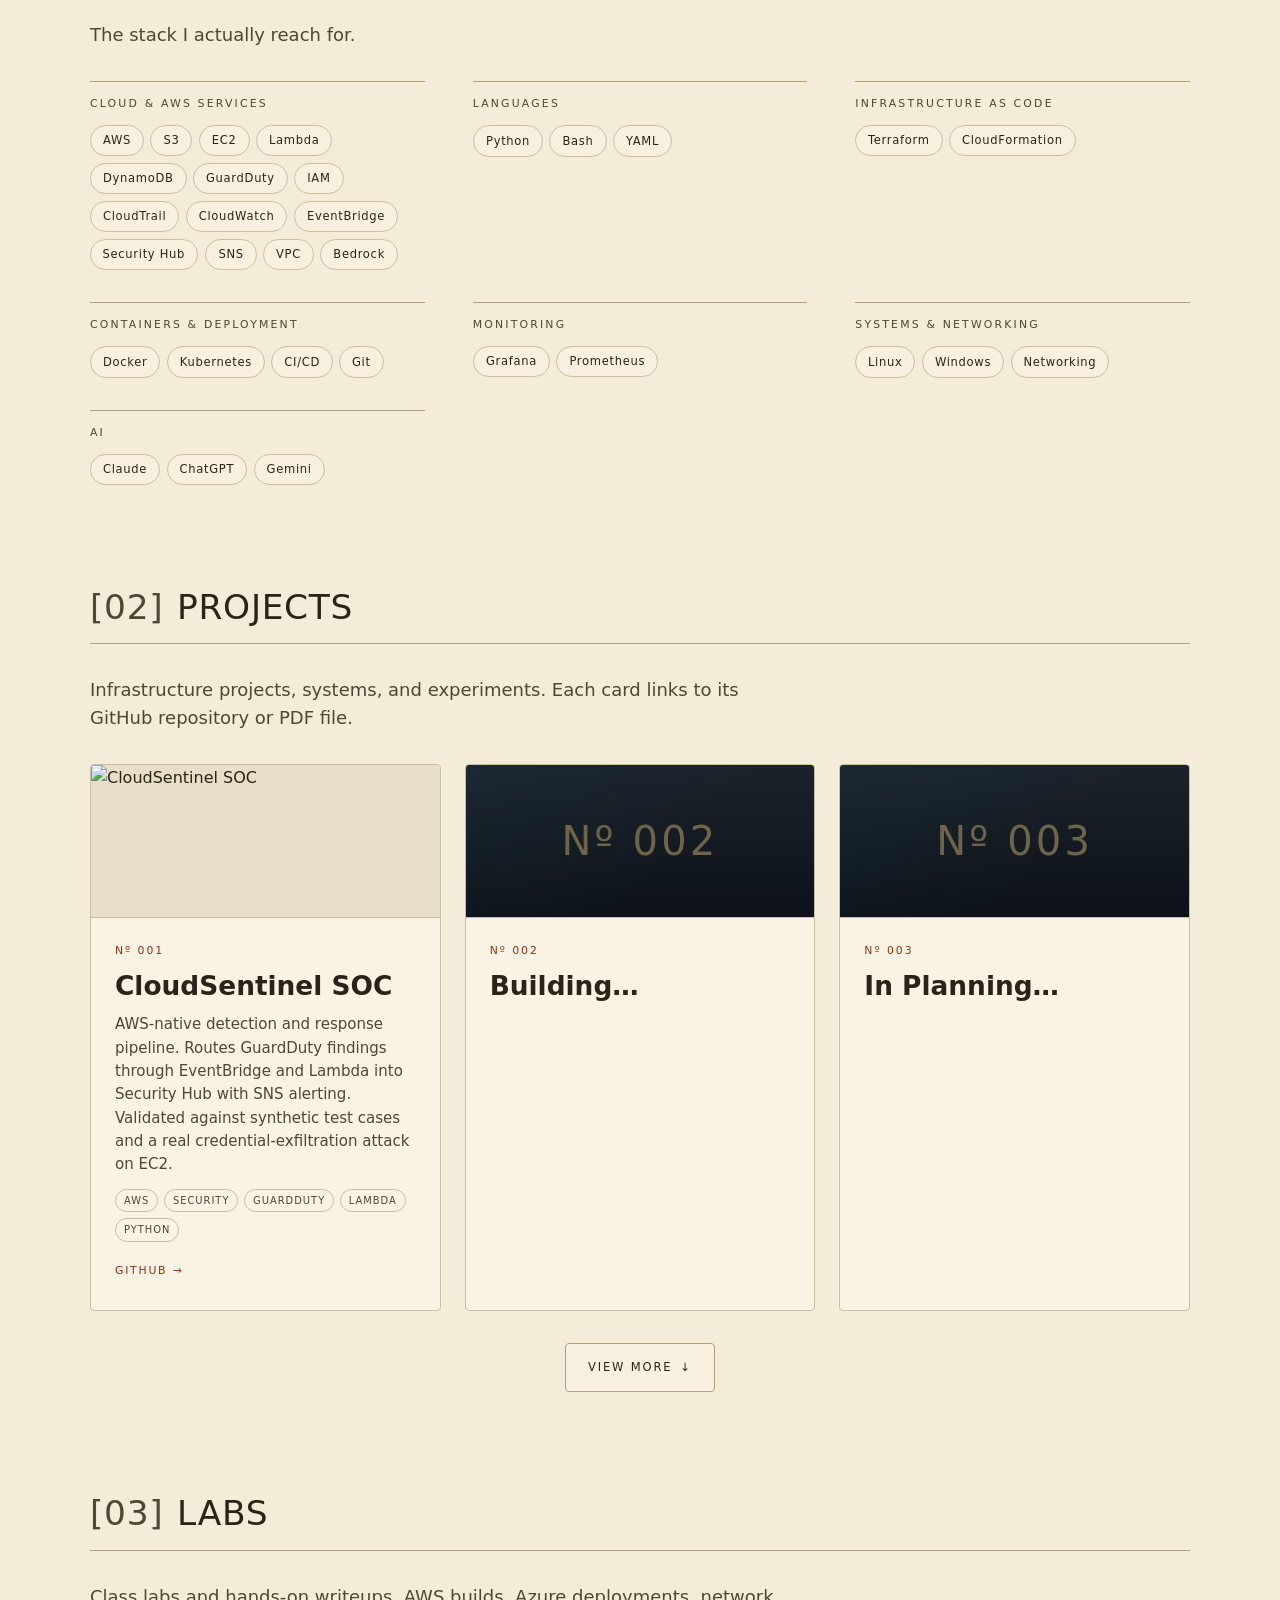
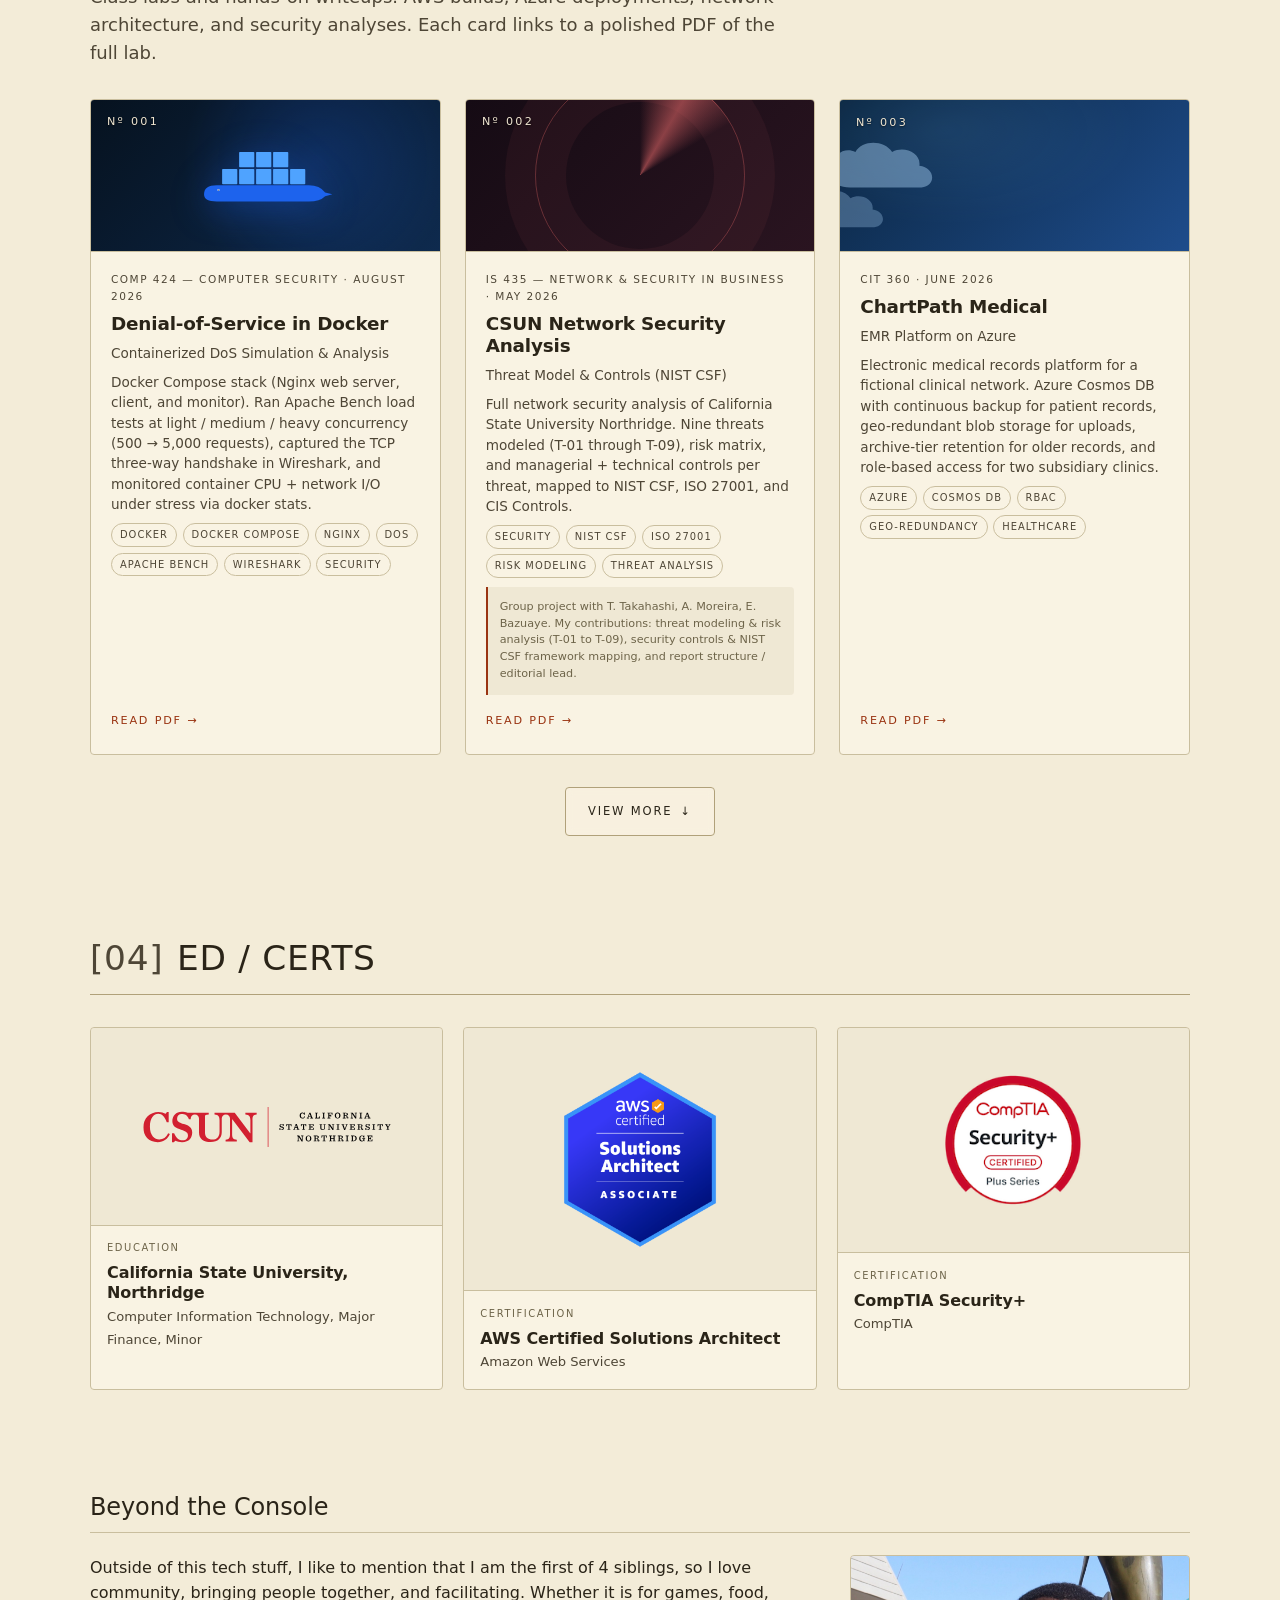
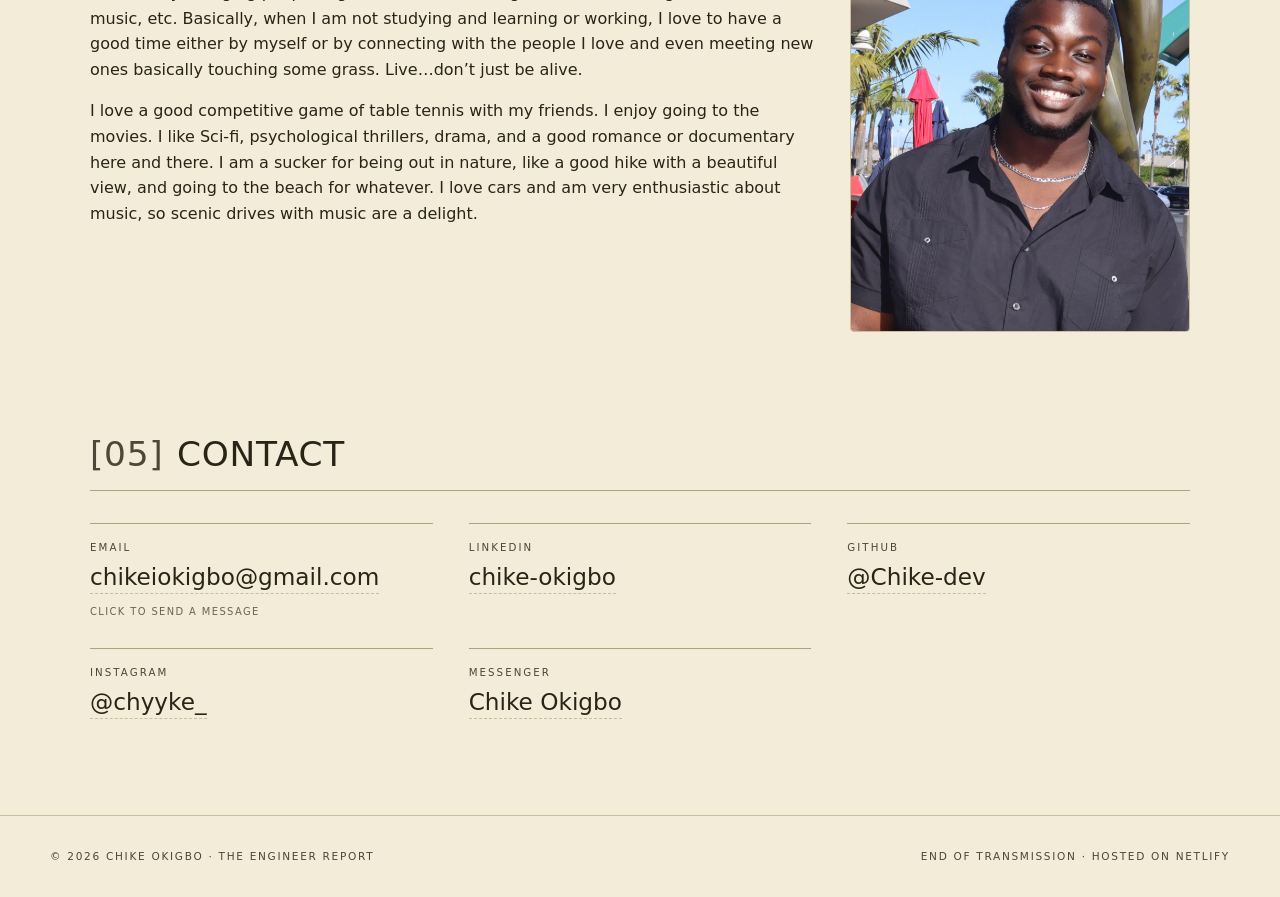
==== commit 2c4882aa: "Mobile hero: vertical stack with title overlaying the photo On phones the hero grid stacks verticall" ====
--- a/index.html
+++ b/index.html
@@ -21,10 +21,10 @@
   <link rel="preconnect" href="https://api.fontshare.com" crossorigin>
   <link rel="stylesheet" href="https://api.fontshare.com/v2/css?f[]=satoshi@300,400,500,700,900&display=swap">
 
-  <link rel="stylesheet" href="assets/css/styles.css?v=18">
+  <link rel="stylesheet" href="assets/css/styles.css?v=19">
 </head>
 <body id="top">
-  <div data-include="partials/nav.html?v=18"></div>
+  <div data-include="partials/nav.html?v=19"></div>
 
   <main>
     <section class="hero container">
@@ -39,8 +39,11 @@
         </div>
       </div>
       <div class="hero__grid">
+        <figure class="hero__portrait fade-in delay-1">
+          <img src="images/chike-portrait.jpg?v=3" alt="Chike Okigbo" onerror="this.style.display='none'; this.parentElement.dataset.placeholder='Portrait';">
+        </figure>
+        <h1 class="hero__name fade-in">Hi, welcome to my page.</h1>
         <div class="hero__body">
-          <h1 class="hero__name fade-in">Hi, welcome to my page.</h1>
           <p class="hero__intro fade-in delay-1">
             My name is <strong>Chike Okigbo</strong>. I&rsquo;m an Information Technology Engineer with a special focus in Cloud Computing and Cybersecurity.
           </p>
@@ -56,9 +59,6 @@
             </a>
           </div>
         </div>
-        <figure class="hero__portrait fade-in delay-1">
-          <img src="images/chike-portrait.jpg?v=3" alt="Chike Okigbo" onerror="this.style.display='none'; this.parentElement.dataset.placeholder='Portrait';">
-        </figure>
       </div>
     </section>
 
@@ -319,14 +319,14 @@
     </section>
   </main>
 
-  <div data-include="partials/footer.html?v=18"></div>
-
-  <script src="data/site.js?v=18"></script>
-  <script src="data/projects.js?v=18"></script>
-  <script src="data/labs.js?v=18"></script>
-  <script src="assets/js/cards.js?v=18"></script>
-  <script src="assets/js/includes.js?v=18"></script>
-  <script src="assets/js/labs.js?v=18"></script>
-  <script src="assets/js/home.js?v=18"></script>
+  <div data-include="partials/footer.html?v=19"></div>
+
+  <script src="data/site.js?v=19"></script>
+  <script src="data/projects.js?v=19"></script>
+  <script src="data/labs.js?v=19"></script>
+  <script src="assets/js/cards.js?v=19"></script>
+  <script src="assets/js/includes.js?v=19"></script>
+  <script src="assets/js/labs.js?v=19"></script>
+  <script src="assets/js/home.js?v=19"></script>
 </body>
 </html>
--- a/assets/css/styles.css
+++ b/assets/css/styles.css
@@ -218,14 +218,27 @@
 }
 .hero__grid {
   display: grid;
-  grid-template-columns: minmax(0, 1fr) minmax(120px, 34%);
-  gap: clamp(1rem, 3vw, 2.5rem);
-  align-items: center;
-}
+  grid-template-columns: 1fr;
+  grid-template-areas:
+    "portrait"
+    "body";
+  gap: clamp(1.25rem, 3vw, 2rem);
+  align-items: start;
+}
+.hero__body { grid-area: body; min-width: 0; }
 @media (min-width: 760px) {
-  .hero__grid { grid-template-columns: minmax(0, 1fr) clamp(280px, 32vw, 400px); }
+  .hero__grid {
+    grid-template-columns: minmax(0, 1fr) clamp(280px, 32vw, 400px);
+    grid-template-areas:
+      "name portrait"
+      "body portrait";
+    align-items: start;
+    gap: clamp(2rem, 4vw, 3rem);
+  }
 }
 .hero__portrait {
+  grid-area: portrait;
+  justify-self: center;
   margin: 0;
   aspect-ratio: 5 / 6;
   border-radius: var(--radius);
@@ -243,11 +256,11 @@
   letter-spacing: 0.16em;
   text-transform: uppercase;
   width: 100%;
-  max-width: 200px;
-  justify-self: end;
+  max-width: 300px;
+  z-index: 1;
 }
 @media (min-width: 760px) {
-  .hero__portrait { max-width: none; justify-self: stretch; }
+  .hero__portrait { max-width: none; justify-self: stretch; z-index: auto; }
 }
 .hero__portrait img {
   width: 100%;
@@ -259,14 +272,42 @@
   content: attr(data-placeholder);
 }
 .hero__name {
+  grid-area: portrait;
+  justify-self: center;
+  align-self: end;
+  width: 100%;
+  max-width: 300px;
+  margin: 0;
+  padding: 3rem 1rem 1.1rem;
   font-family: var(--font-chalk);
-  font-weight: 400;
-  font-size: clamp(1.75rem, 4.25vw, 2.75rem);
-  color: var(--fg);
-  line-height: 1.1;
-  letter-spacing: -0.015em;
-  margin: 0 0 1rem;
-  max-width: 18ch;
+  font-weight: 600;
+  font-size: clamp(1.35rem, 5.5vw, 1.9rem);
+  color: #F3ECD8;
+  line-height: 1.12;
+  letter-spacing: -0.01em;
+  background: linear-gradient(to top, rgba(0,0,0,0.72) 15%, rgba(0,0,0,0.35) 55%, rgba(0,0,0,0));
+  border-radius: 0 0 var(--radius) var(--radius);
+  text-shadow: 0 1px 4px rgba(0,0,0,0.35);
+  pointer-events: none;
+  z-index: 2;
+}
+@media (min-width: 760px) {
+  .hero__name {
+    grid-area: name;
+    justify-self: start;
+    align-self: start;
+    max-width: 18ch;
+    padding: 0;
+    font-weight: 400;
+    font-size: clamp(1.75rem, 4.25vw, 2.75rem);
+    color: var(--fg);
+    line-height: 1.1;
+    letter-spacing: -0.015em;
+    background: none;
+    text-shadow: none;
+    pointer-events: auto;
+    margin: 0 0 1rem;
+  }
 }
 .hero__intro {
   font-family: var(--font-body);
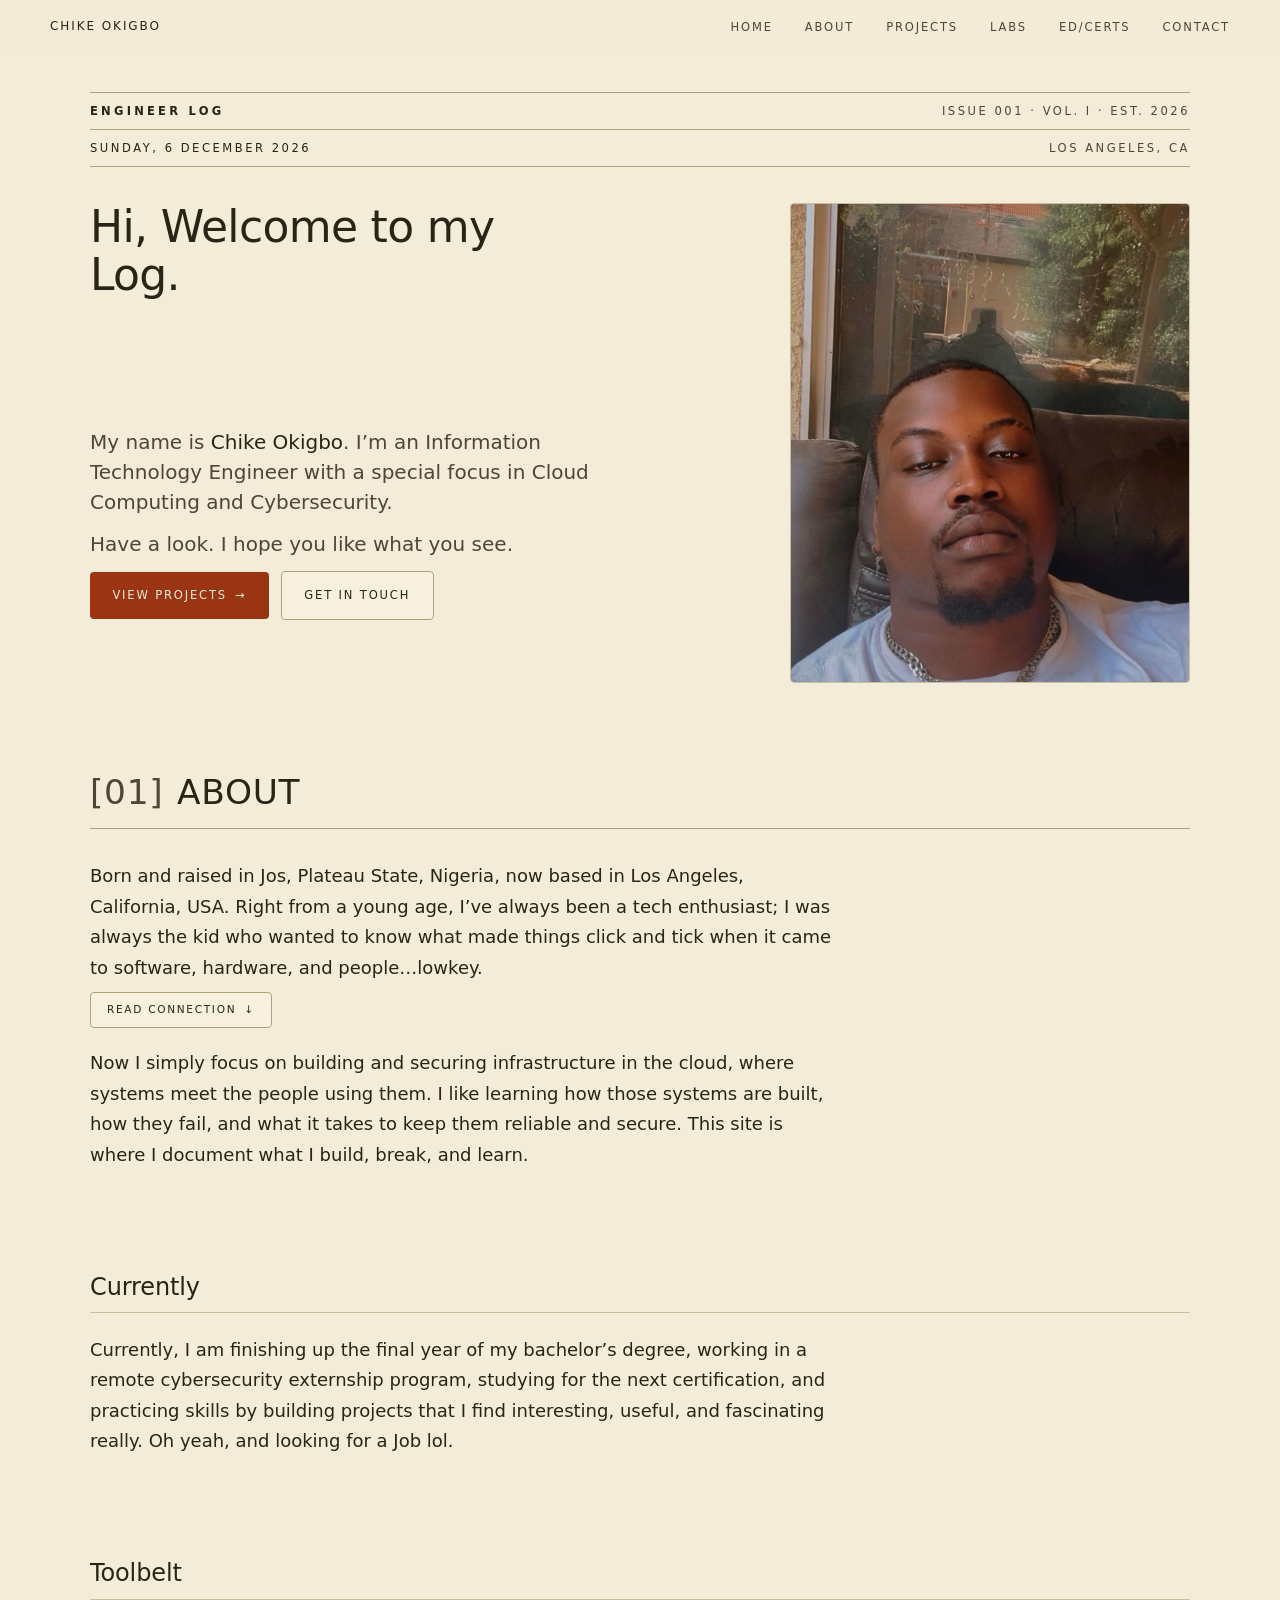
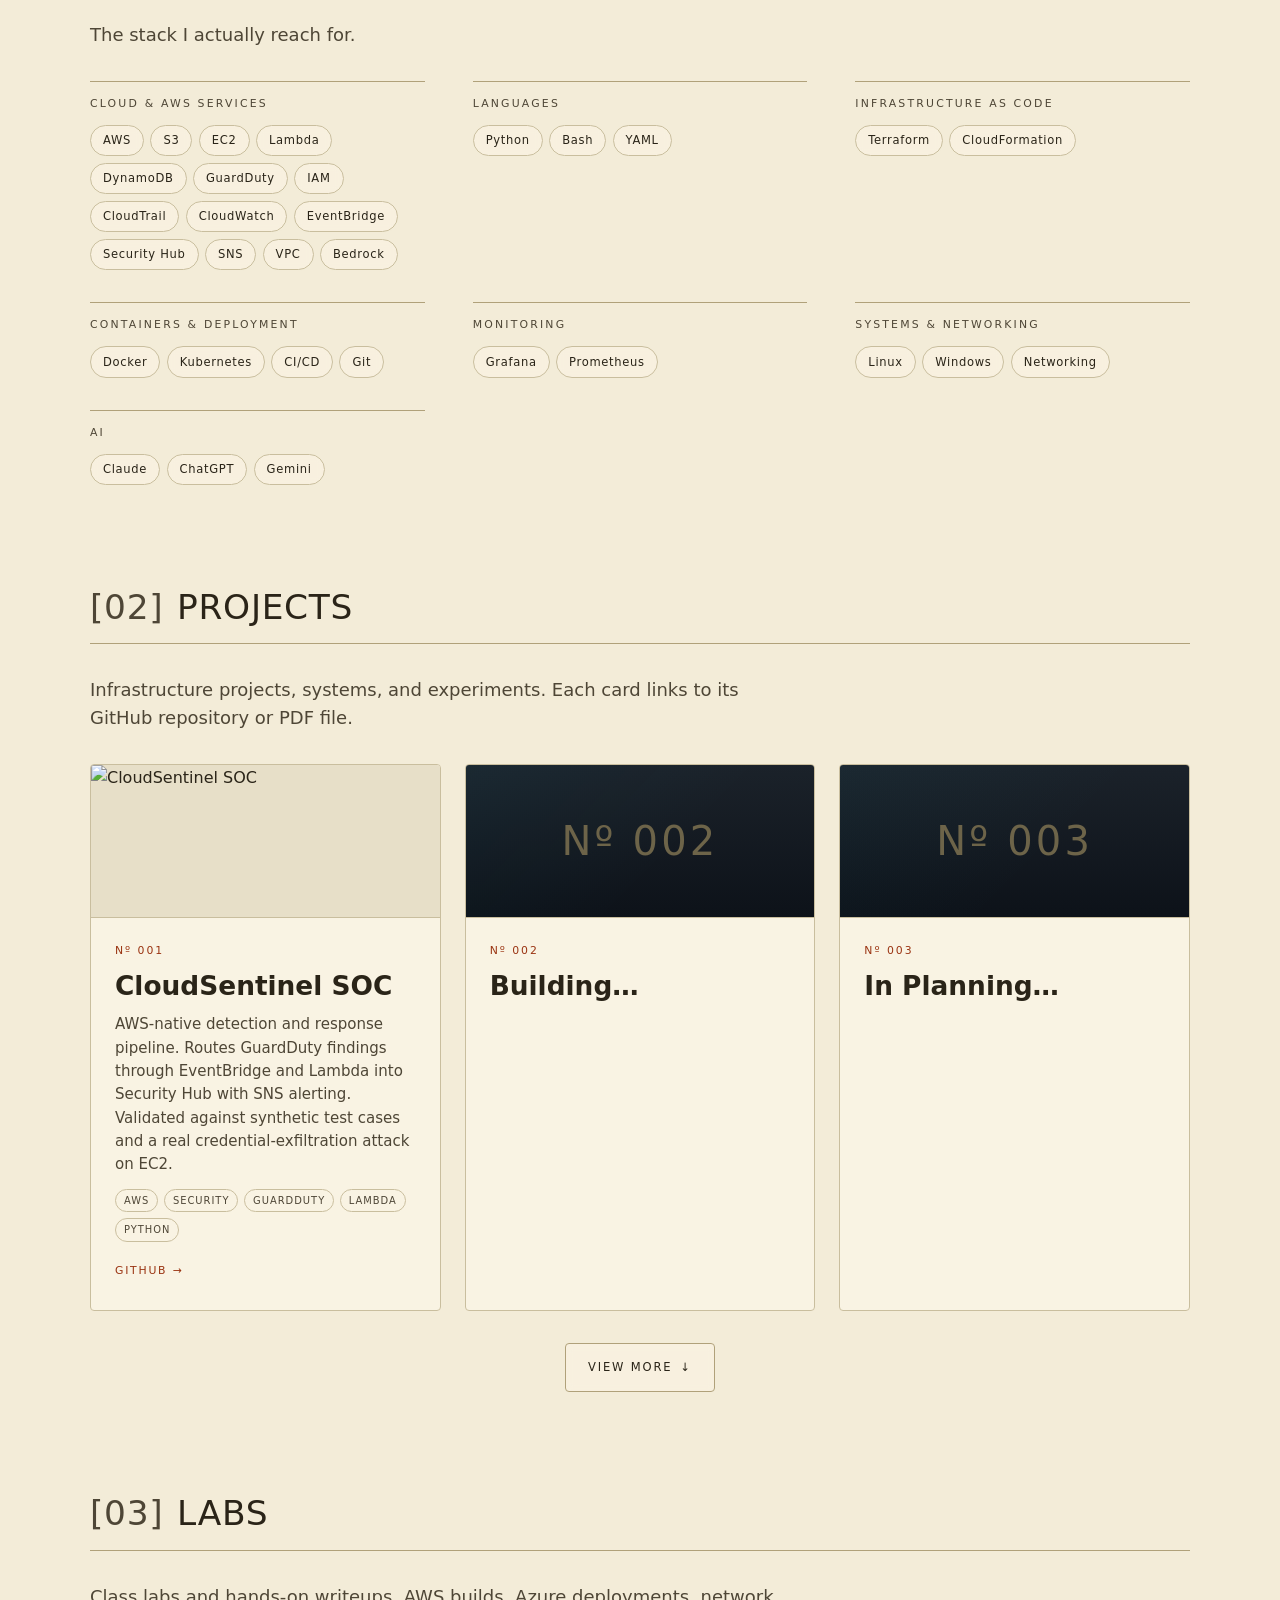
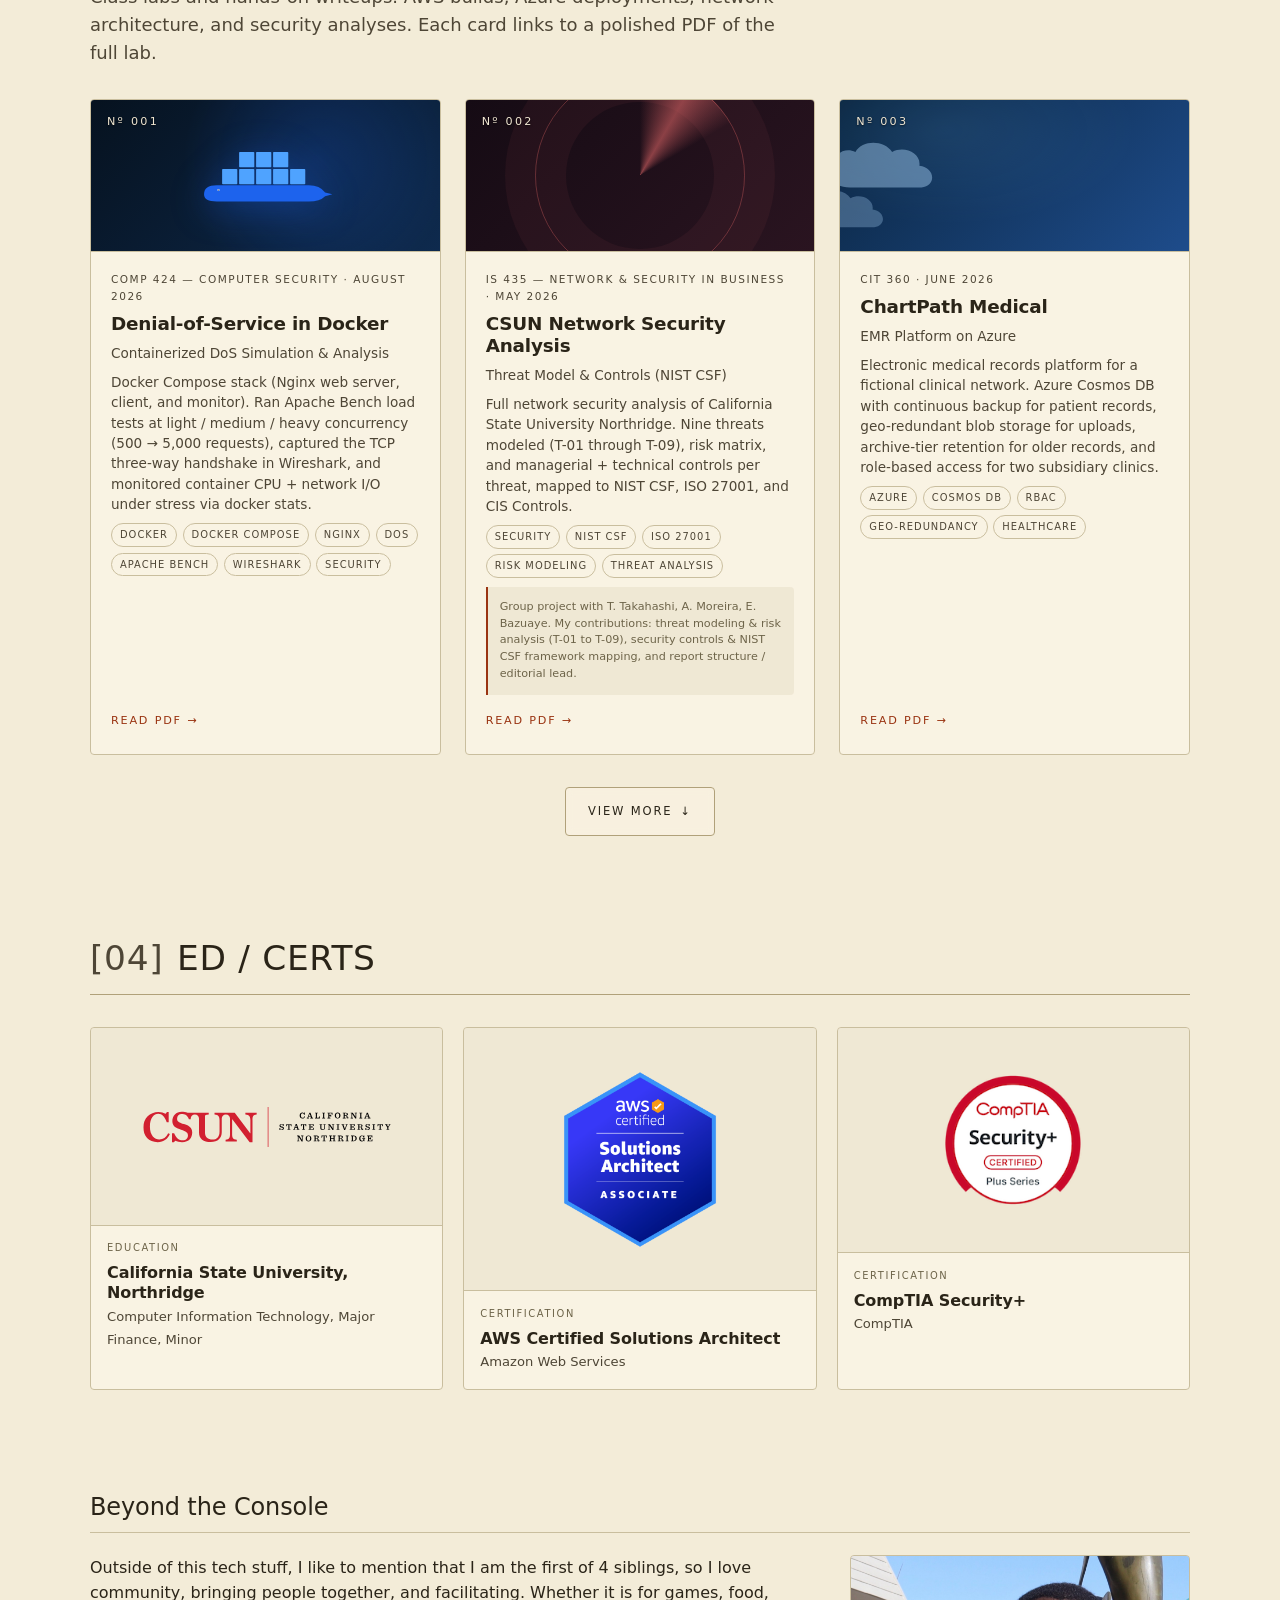
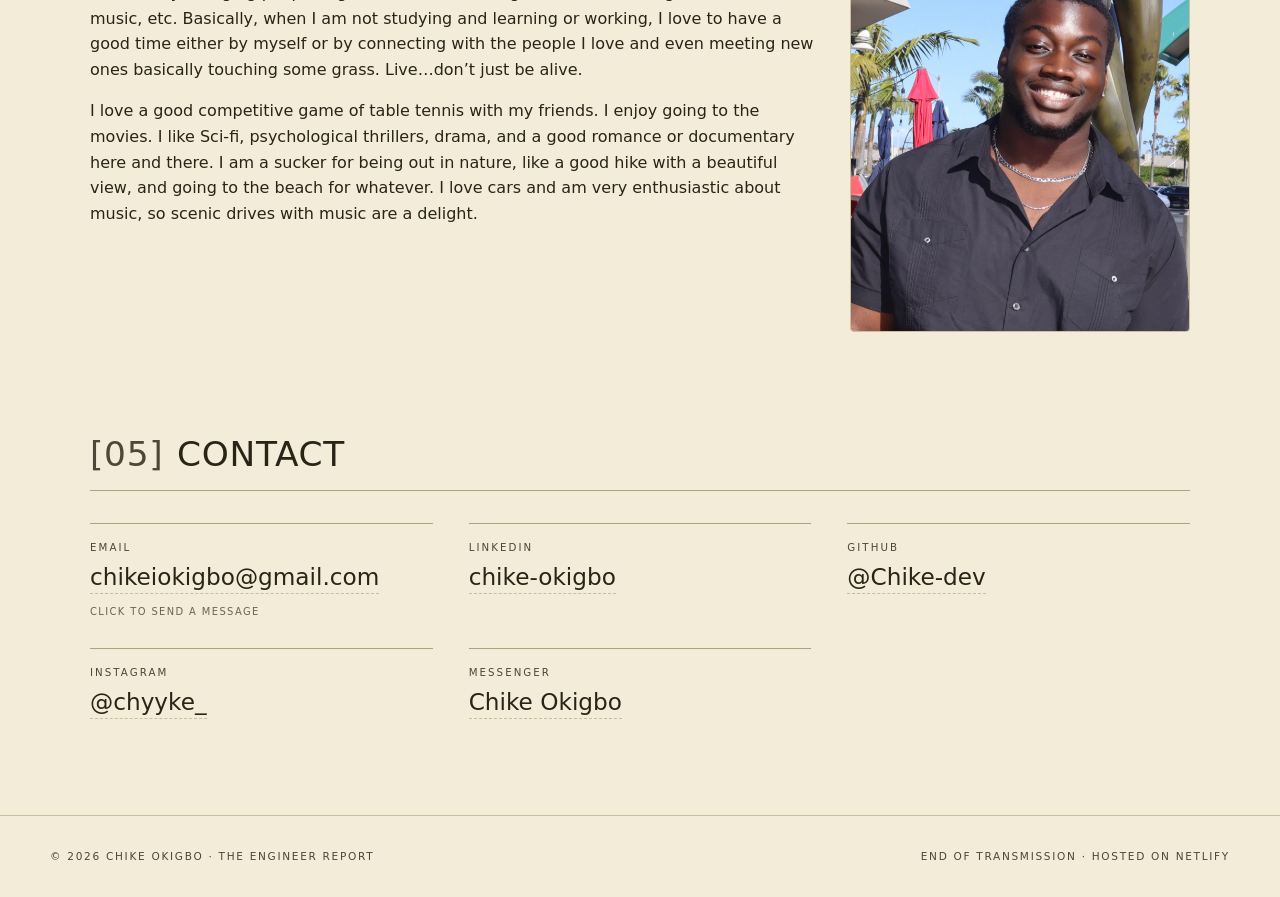
==== commit 7220b981: "Hero title above photo on mobile; retitle to "Hi, Welcome to my Log." Mobile hero now stacks vertica" ====
--- a/index.html
+++ b/index.html
@@ -21,10 +21,10 @@
   <link rel="preconnect" href="https://api.fontshare.com" crossorigin>
   <link rel="stylesheet" href="https://api.fontshare.com/v2/css?f[]=satoshi@300,400,500,700,900&display=swap">
 
-  <link rel="stylesheet" href="assets/css/styles.css?v=19">
+  <link rel="stylesheet" href="assets/css/styles.css?v=20">
 </head>
 <body id="top">
-  <div data-include="partials/nav.html?v=19"></div>
+  <div data-include="partials/nav.html?v=20"></div>
 
   <main>
     <section class="hero container">
@@ -42,7 +42,7 @@
         <figure class="hero__portrait fade-in delay-1">
           <img src="images/chike-portrait.jpg?v=3" alt="Chike Okigbo" onerror="this.style.display='none'; this.parentElement.dataset.placeholder='Portrait';">
         </figure>
-        <h1 class="hero__name fade-in">Hi, welcome to my page.</h1>
+        <h1 class="hero__name fade-in">Hi, Welcome to my Log.</h1>
         <div class="hero__body">
           <p class="hero__intro fade-in delay-1">
             My name is <strong>Chike Okigbo</strong>. I&rsquo;m an Information Technology Engineer with a special focus in Cloud Computing and Cybersecurity.
@@ -319,14 +319,14 @@
     </section>
   </main>
 
-  <div data-include="partials/footer.html?v=19"></div>
-
-  <script src="data/site.js?v=19"></script>
-  <script src="data/projects.js?v=19"></script>
-  <script src="data/labs.js?v=19"></script>
-  <script src="assets/js/cards.js?v=19"></script>
-  <script src="assets/js/includes.js?v=19"></script>
-  <script src="assets/js/labs.js?v=19"></script>
-  <script src="assets/js/home.js?v=19"></script>
+  <div data-include="partials/footer.html?v=20"></div>
+
+  <script src="data/site.js?v=20"></script>
+  <script src="data/projects.js?v=20"></script>
+  <script src="data/labs.js?v=20"></script>
+  <script src="assets/js/cards.js?v=20"></script>
+  <script src="assets/js/includes.js?v=20"></script>
+  <script src="assets/js/labs.js?v=20"></script>
+  <script src="assets/js/home.js?v=20"></script>
 </body>
 </html>
--- a/assets/css/styles.css
+++ b/assets/css/styles.css
@@ -220,6 +220,7 @@
   display: grid;
   grid-template-columns: 1fr;
   grid-template-areas:
+    "name"
     "portrait"
     "body";
   gap: clamp(1.25rem, 3vw, 2rem);
@@ -238,7 +239,7 @@
 }
 .hero__portrait {
   grid-area: portrait;
-  justify-self: center;
+  justify-self: start;
   margin: 0;
   aspect-ratio: 5 / 6;
   border-radius: var(--radius);
@@ -257,10 +258,9 @@
   text-transform: uppercase;
   width: 100%;
   max-width: 300px;
-  z-index: 1;
 }
 @media (min-width: 760px) {
-  .hero__portrait { max-width: none; justify-self: stretch; z-index: auto; }
+  .hero__portrait { max-width: none; justify-self: stretch; }
 }
 .hero__portrait img {
   width: 100%;
@@ -272,40 +272,19 @@
   content: attr(data-placeholder);
 }
 .hero__name {
-  grid-area: portrait;
-  justify-self: center;
-  align-self: end;
-  width: 100%;
-  max-width: 300px;
+  grid-area: name;
+  font-family: var(--font-chalk);
+  font-weight: 400;
+  font-size: clamp(1.75rem, 6.5vw, 2.75rem);
+  color: var(--fg);
+  line-height: 1.1;
+  letter-spacing: -0.015em;
   margin: 0;
-  padding: 3rem 1rem 1.1rem;
-  font-family: var(--font-chalk);
-  font-weight: 600;
-  font-size: clamp(1.35rem, 5.5vw, 1.9rem);
-  color: #F3ECD8;
-  line-height: 1.12;
-  letter-spacing: -0.01em;
-  background: linear-gradient(to top, rgba(0,0,0,0.72) 15%, rgba(0,0,0,0.35) 55%, rgba(0,0,0,0));
-  border-radius: 0 0 var(--radius) var(--radius);
-  text-shadow: 0 1px 4px rgba(0,0,0,0.35);
-  pointer-events: none;
-  z-index: 2;
+  max-width: 18ch;
 }
 @media (min-width: 760px) {
   .hero__name {
-    grid-area: name;
-    justify-self: start;
-    align-self: start;
-    max-width: 18ch;
-    padding: 0;
-    font-weight: 400;
     font-size: clamp(1.75rem, 4.25vw, 2.75rem);
-    color: var(--fg);
-    line-height: 1.1;
-    letter-spacing: -0.015em;
-    background: none;
-    text-shadow: none;
-    pointer-events: auto;
     margin: 0 0 1rem;
   }
 }
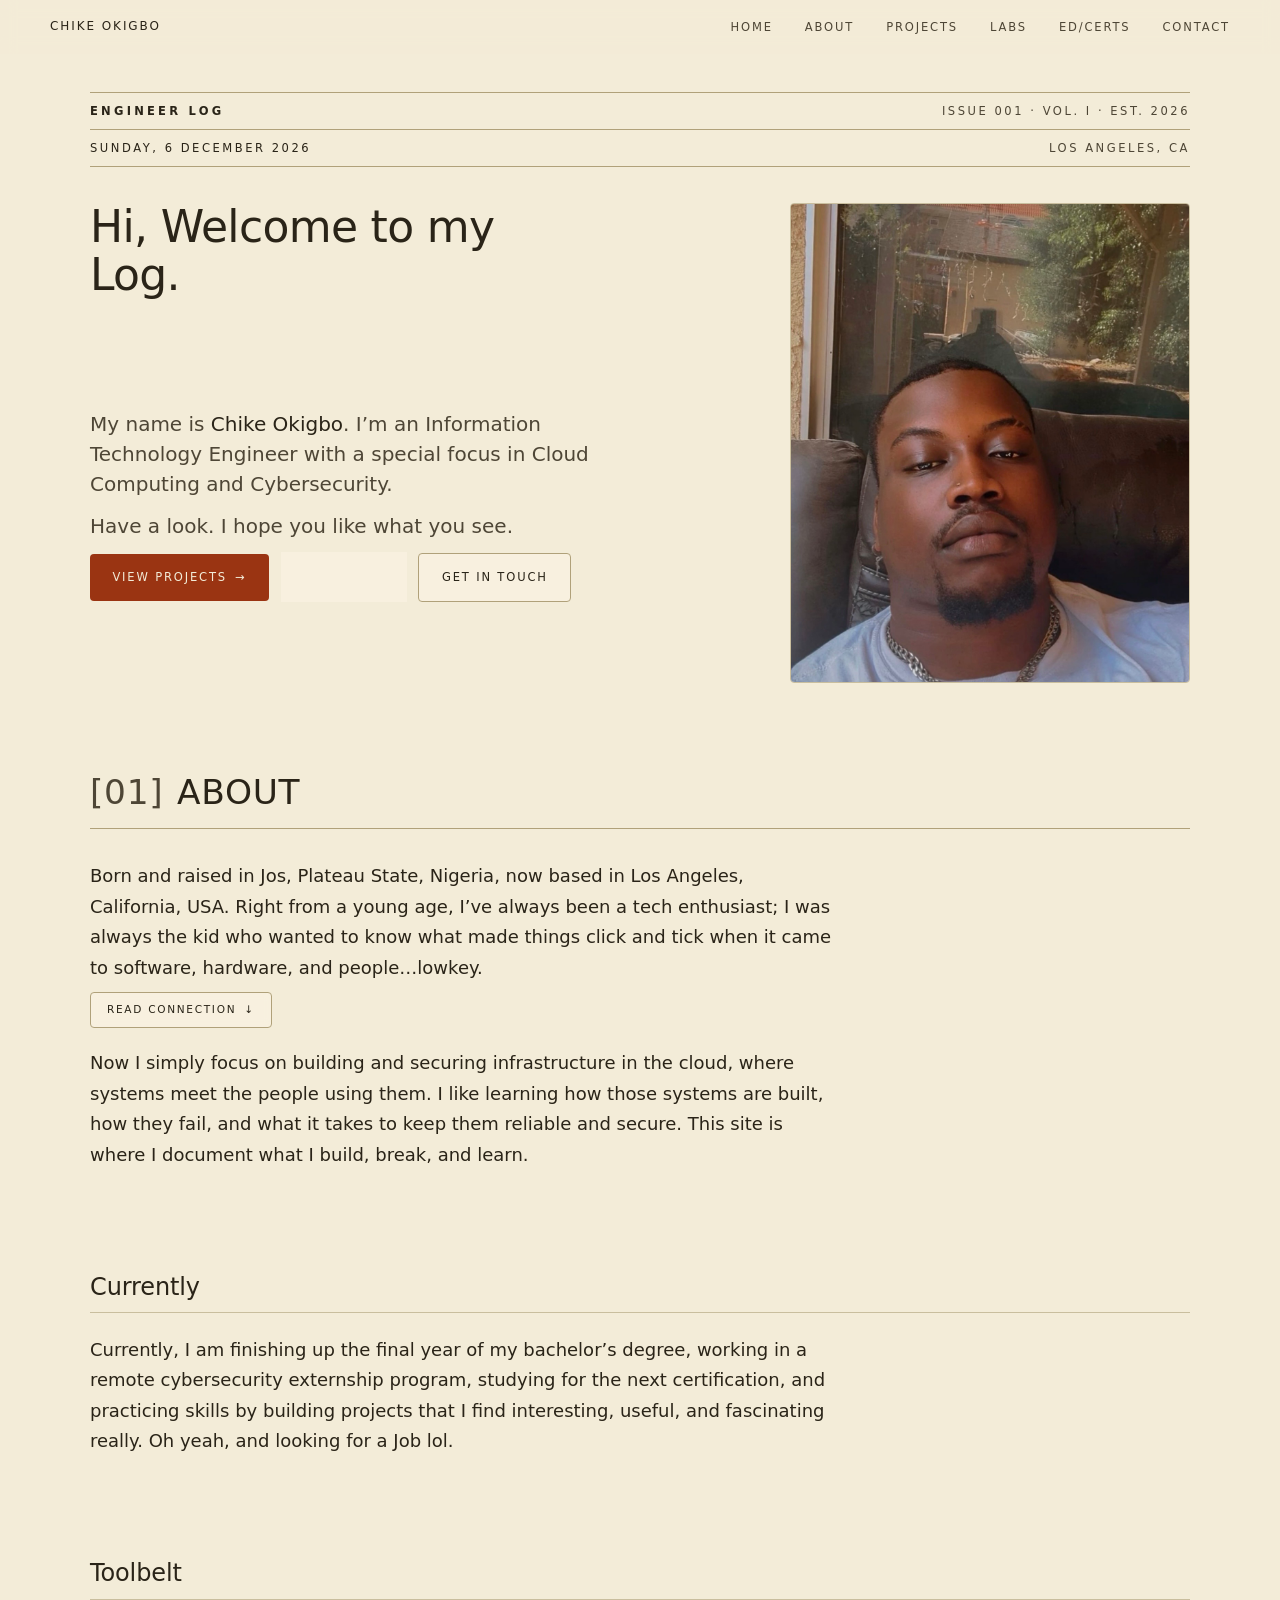
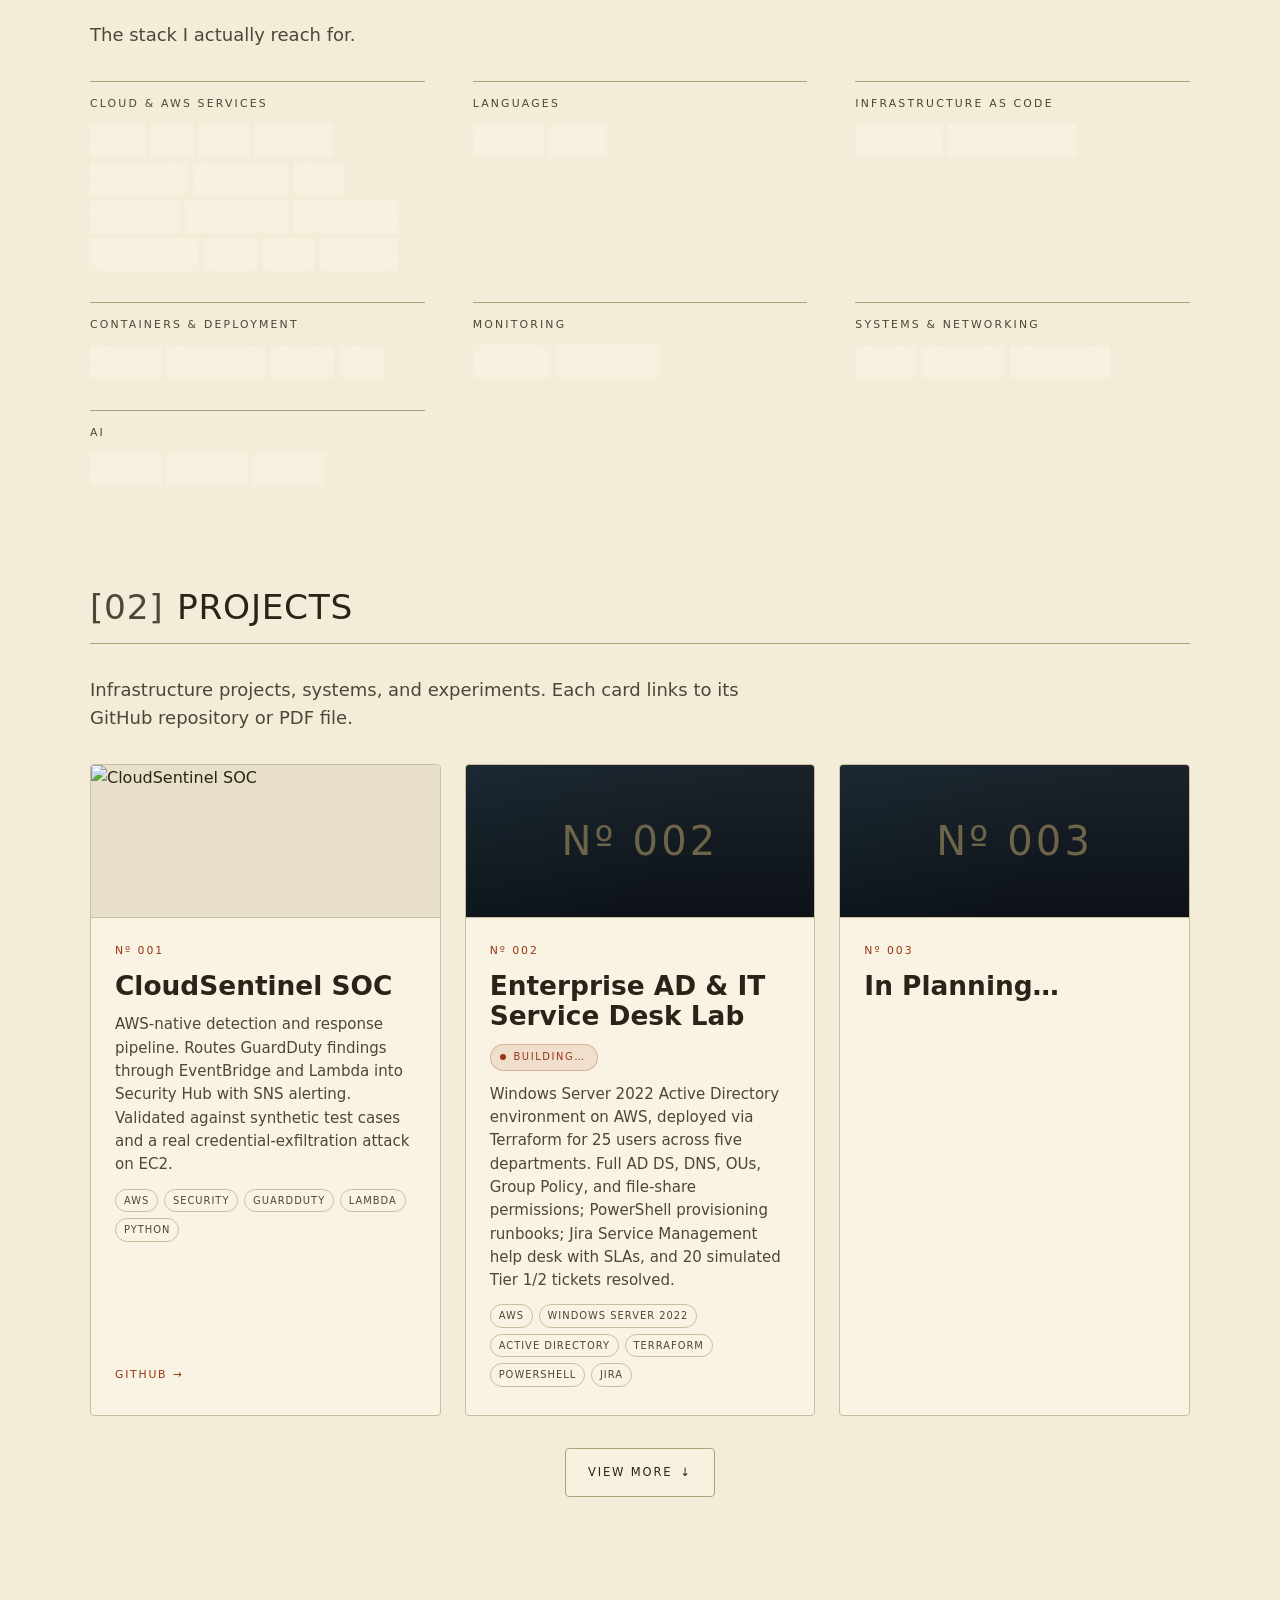
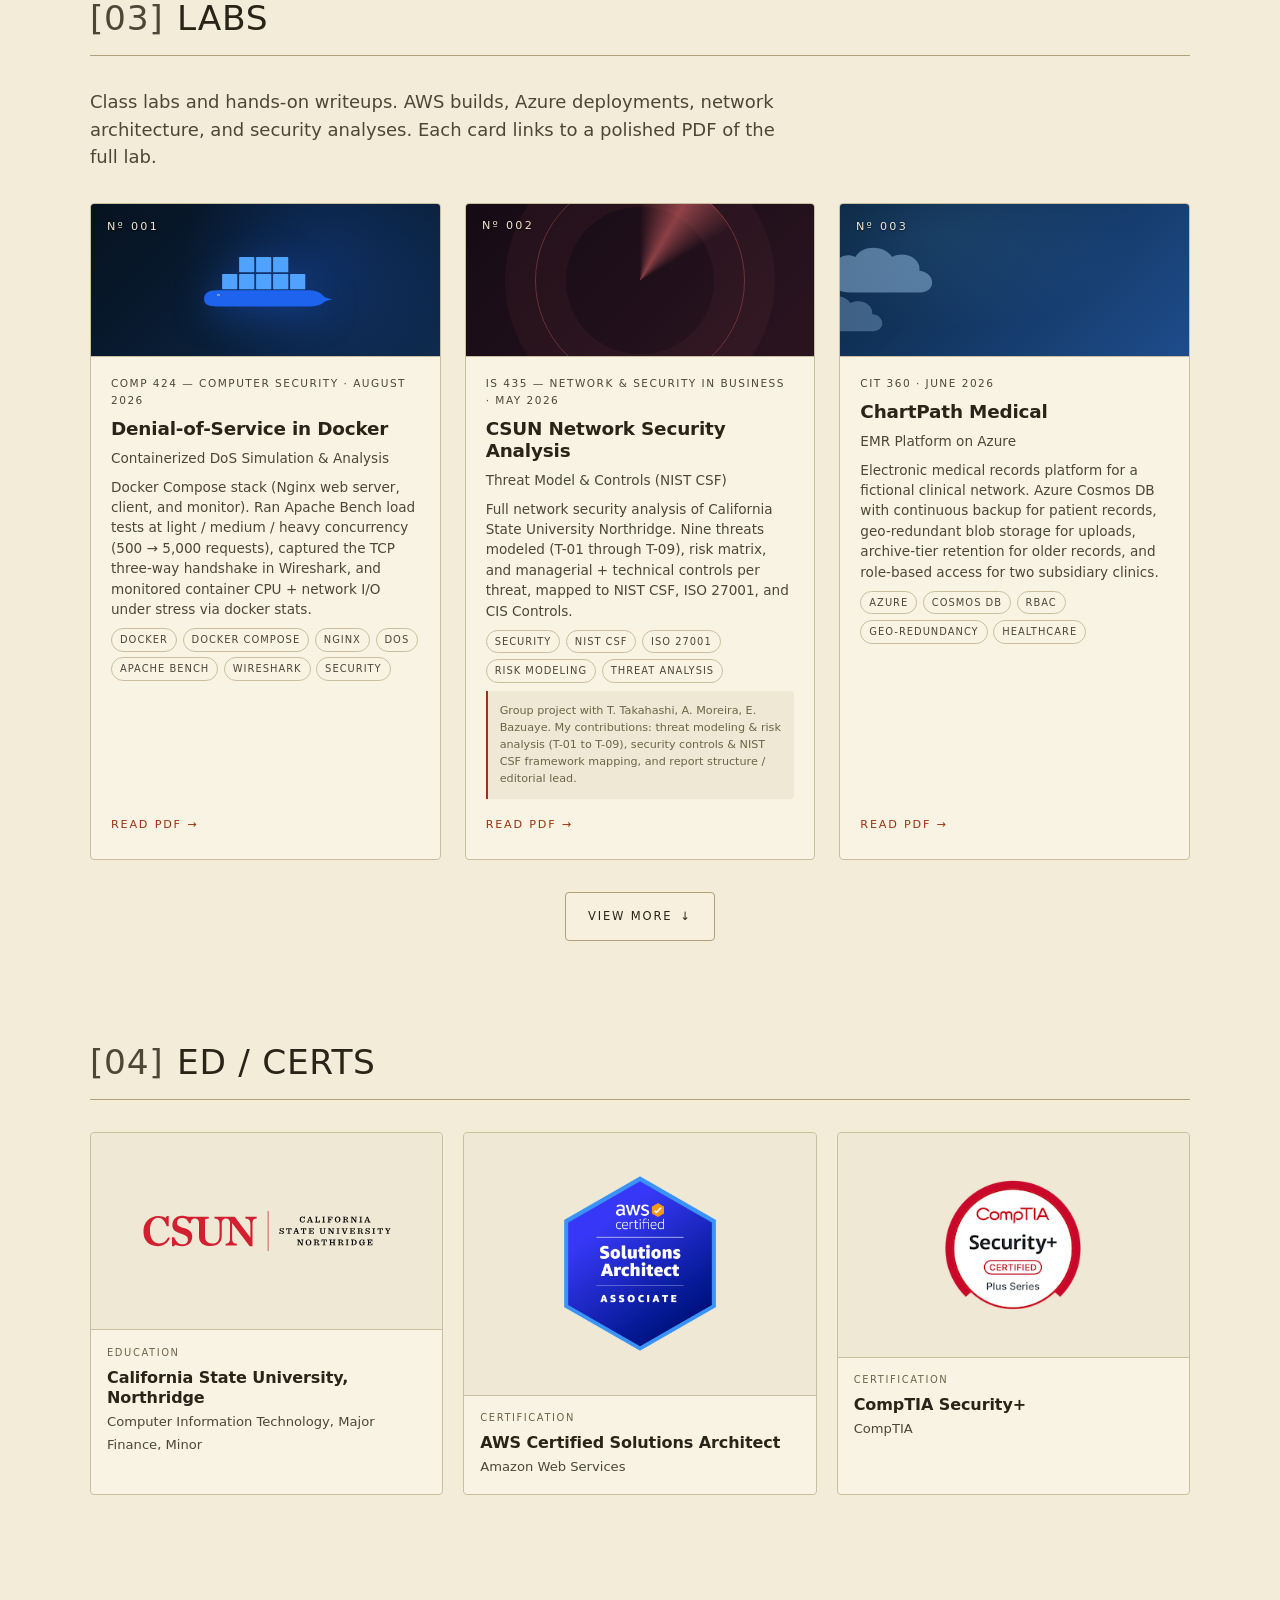
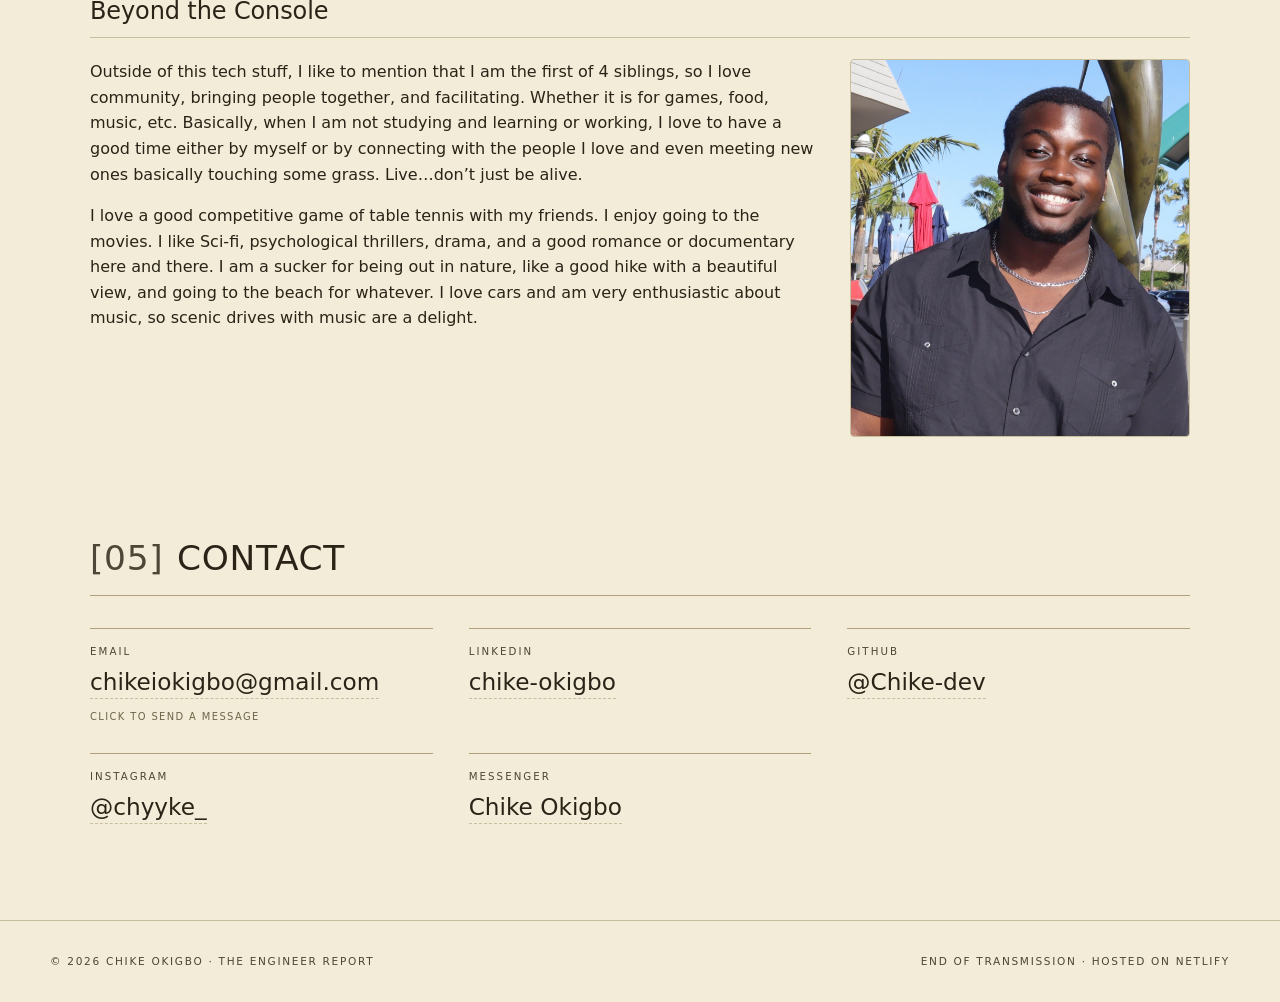
==== commit bab2b1bc: "Add resume button, project 002 content, favicon; toolbelt trim; hero fix Hero: Resume button added b" ====
--- a/index.html
+++ b/index.html
@@ -4,6 +4,7 @@
   <meta charset="utf-8">
   <meta name="viewport" content="width=device-width, initial-scale=1">
   <meta name="color-scheme" content="light">
+  <link rel="icon" type="image/svg+xml" href="favicon.svg">
   <title>Chike Okigbo | IT Engineer</title>
   <meta name="description" content="Personal site of Chike Okigbo, an Information Technology Engineer focused on Cloud Computing and Cybersecurity. Projects, labs, and credentials.">
 
@@ -21,10 +22,10 @@
   <link rel="preconnect" href="https://api.fontshare.com" crossorigin>
   <link rel="stylesheet" href="https://api.fontshare.com/v2/css?f[]=satoshi@300,400,500,700,900&display=swap">
 
-  <link rel="stylesheet" href="assets/css/styles.css?v=20">
+  <link rel="stylesheet" href="assets/css/styles.css?v=21">
 </head>
 <body id="top">
-  <div data-include="partials/nav.html?v=20"></div>
+  <div data-include="partials/nav.html?v=21"></div>
 
   <main>
     <section class="hero container">
@@ -54,6 +55,9 @@
             <a href="#projects" class="btn btn--primary">
               View projects <span class="btn__arrow">&rarr;</span>
             </a>
+            <a href="Okigbo-Resume.pdf" class="btn btn--ghost" target="_blank" rel="noopener">
+              Resume <span class="btn__arrow">&rarr;</span>
+            </a>
             <a href="#contact" class="btn btn--ghost">
               Get in touch
             </a>
@@ -133,7 +137,6 @@
           <div class="toolbelt__tags">
             <span>Python</span>
             <span>Bash</span>
-            <span>YAML</span>
           </div>
         </div>
 
@@ -319,14 +322,14 @@
     </section>
   </main>
 
-  <div data-include="partials/footer.html?v=20"></div>
-
-  <script src="data/site.js?v=20"></script>
-  <script src="data/projects.js?v=20"></script>
-  <script src="data/labs.js?v=20"></script>
-  <script src="assets/js/cards.js?v=20"></script>
-  <script src="assets/js/includes.js?v=20"></script>
-  <script src="assets/js/labs.js?v=20"></script>
-  <script src="assets/js/home.js?v=20"></script>
+  <div data-include="partials/footer.html?v=21"></div>
+
+  <script src="data/site.js?v=21"></script>
+  <script src="data/projects.js?v=21"></script>
+  <script src="data/labs.js?v=21"></script>
+  <script src="assets/js/cards.js?v=21"></script>
+  <script src="assets/js/includes.js?v=21"></script>
+  <script src="assets/js/labs.js?v=21"></script>
+  <script src="assets/js/home.js?v=21"></script>
 </body>
 </html>
--- a/assets/css/styles.css
+++ b/assets/css/styles.css
@@ -233,8 +233,10 @@
     grid-template-areas:
       "name portrait"
       "body portrait";
+    align-content: center;
     align-items: start;
-    gap: clamp(2rem, 4vw, 3rem);
+    column-gap: clamp(2rem, 4vw, 3rem);
+    row-gap: 0.75rem;
   }
 }
 .hero__portrait {
@@ -597,6 +599,39 @@
   font-size: 0.94rem;
   line-height: 1.55;
   margin: 0;
+}
+.deck__status {
+  display: inline-flex;
+  align-items: center;
+  gap: 0.45rem;
+  align-self: flex-start;
+  margin: 0;
+  padding: 0.28rem 0.7rem 0.28rem 0.6rem;
+  font-family: var(--font-mono);
+  font-size: 0.62rem;
+  font-weight: 500;
+  letter-spacing: 0.16em;
+  text-transform: uppercase;
+  color: var(--accent);
+  background: color-mix(in oklab, var(--accent) 10%, transparent);
+  border: 1px solid color-mix(in oklab, var(--accent) 28%, transparent);
+  border-radius: 999px;
+}
+.deck__status-dot {
+  width: 6px;
+  height: 6px;
+  border-radius: 50%;
+  background: var(--accent);
+  box-shadow: 0 0 0 0 color-mix(in oklab, var(--accent) 55%, transparent);
+  animation: status-pulse 1.8s var(--ease) infinite;
+}
+@keyframes status-pulse {
+  0%   { opacity: 0.55; box-shadow: 0 0 0 0 color-mix(in oklab, var(--accent) 55%, transparent); }
+  50%  { opacity: 1;    box-shadow: 0 0 0 5px color-mix(in oklab, var(--accent) 0%, transparent); }
+  100% { opacity: 0.55; box-shadow: 0 0 0 0 color-mix(in oklab, var(--accent) 55%, transparent); }
+}
+@media (prefers-reduced-motion: reduce) {
+  .deck__status-dot { animation: none; }
 }
 .deck__tags {
   display: flex;
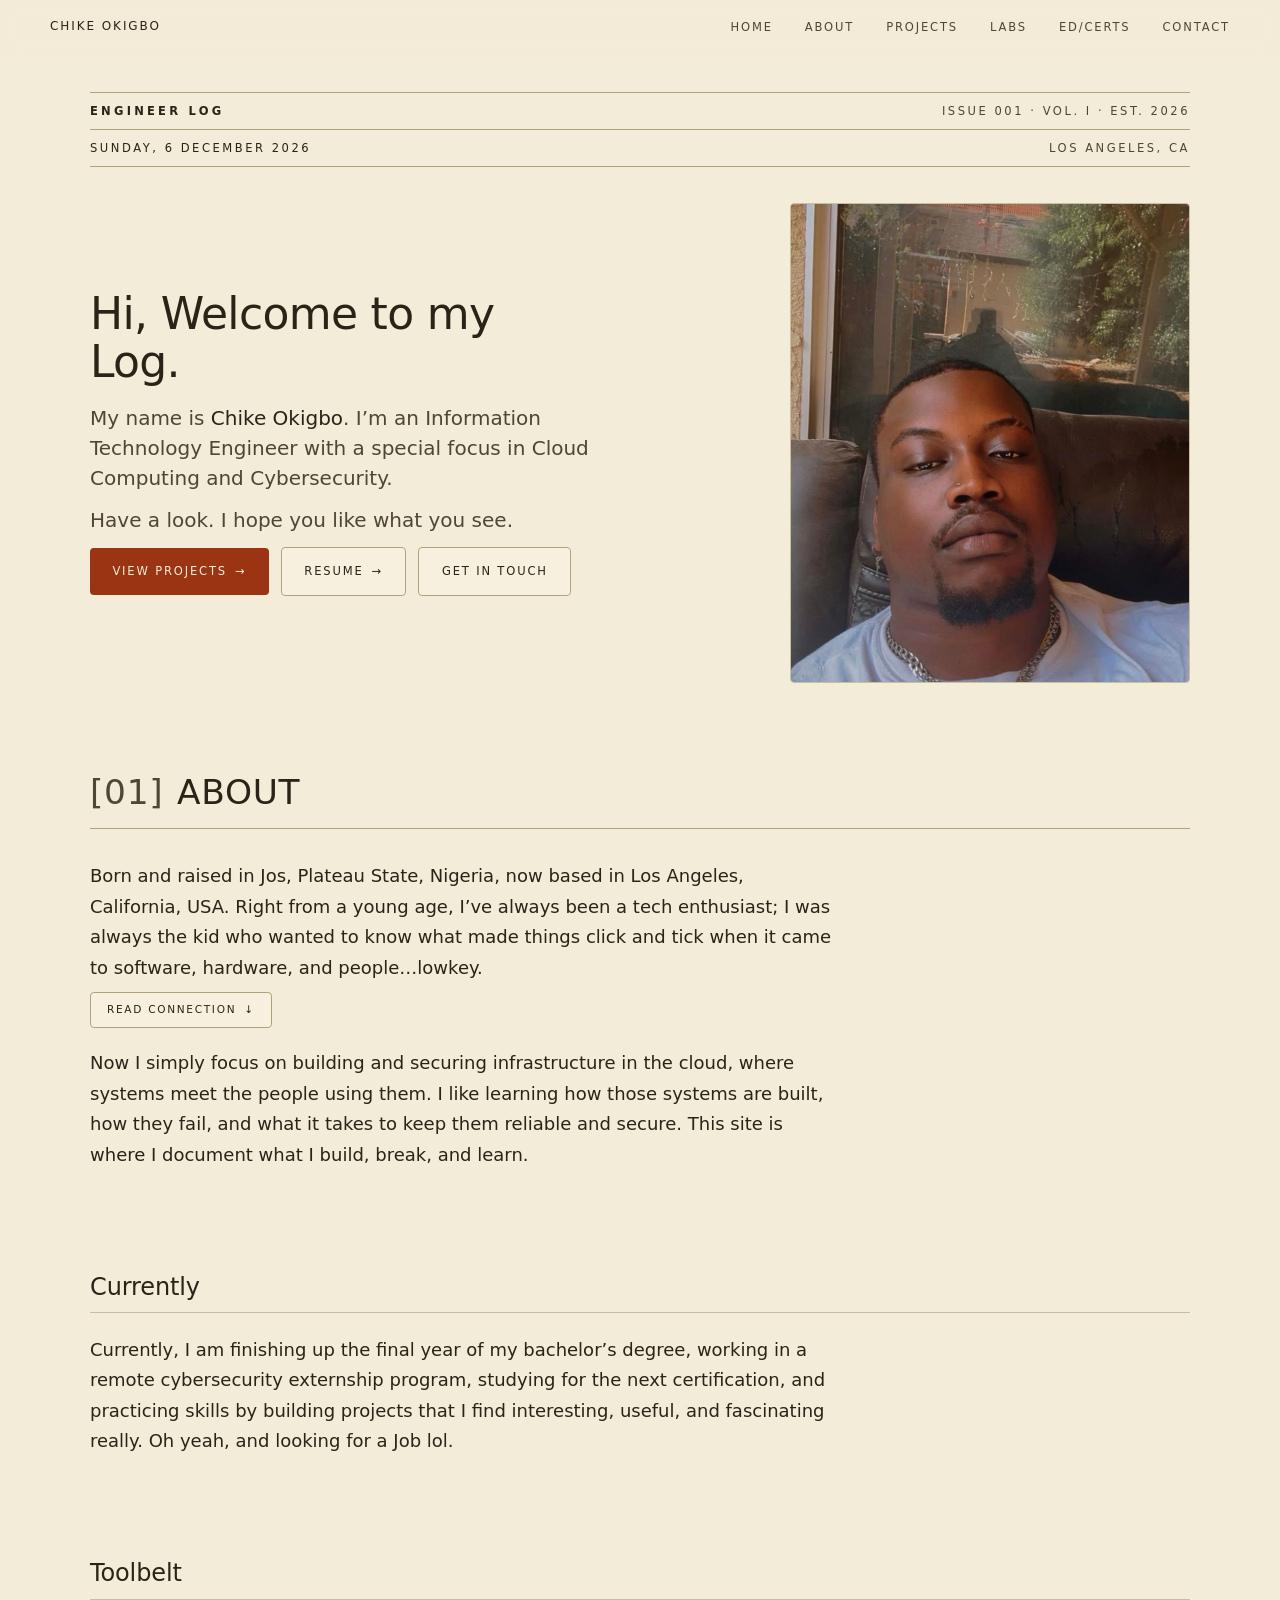
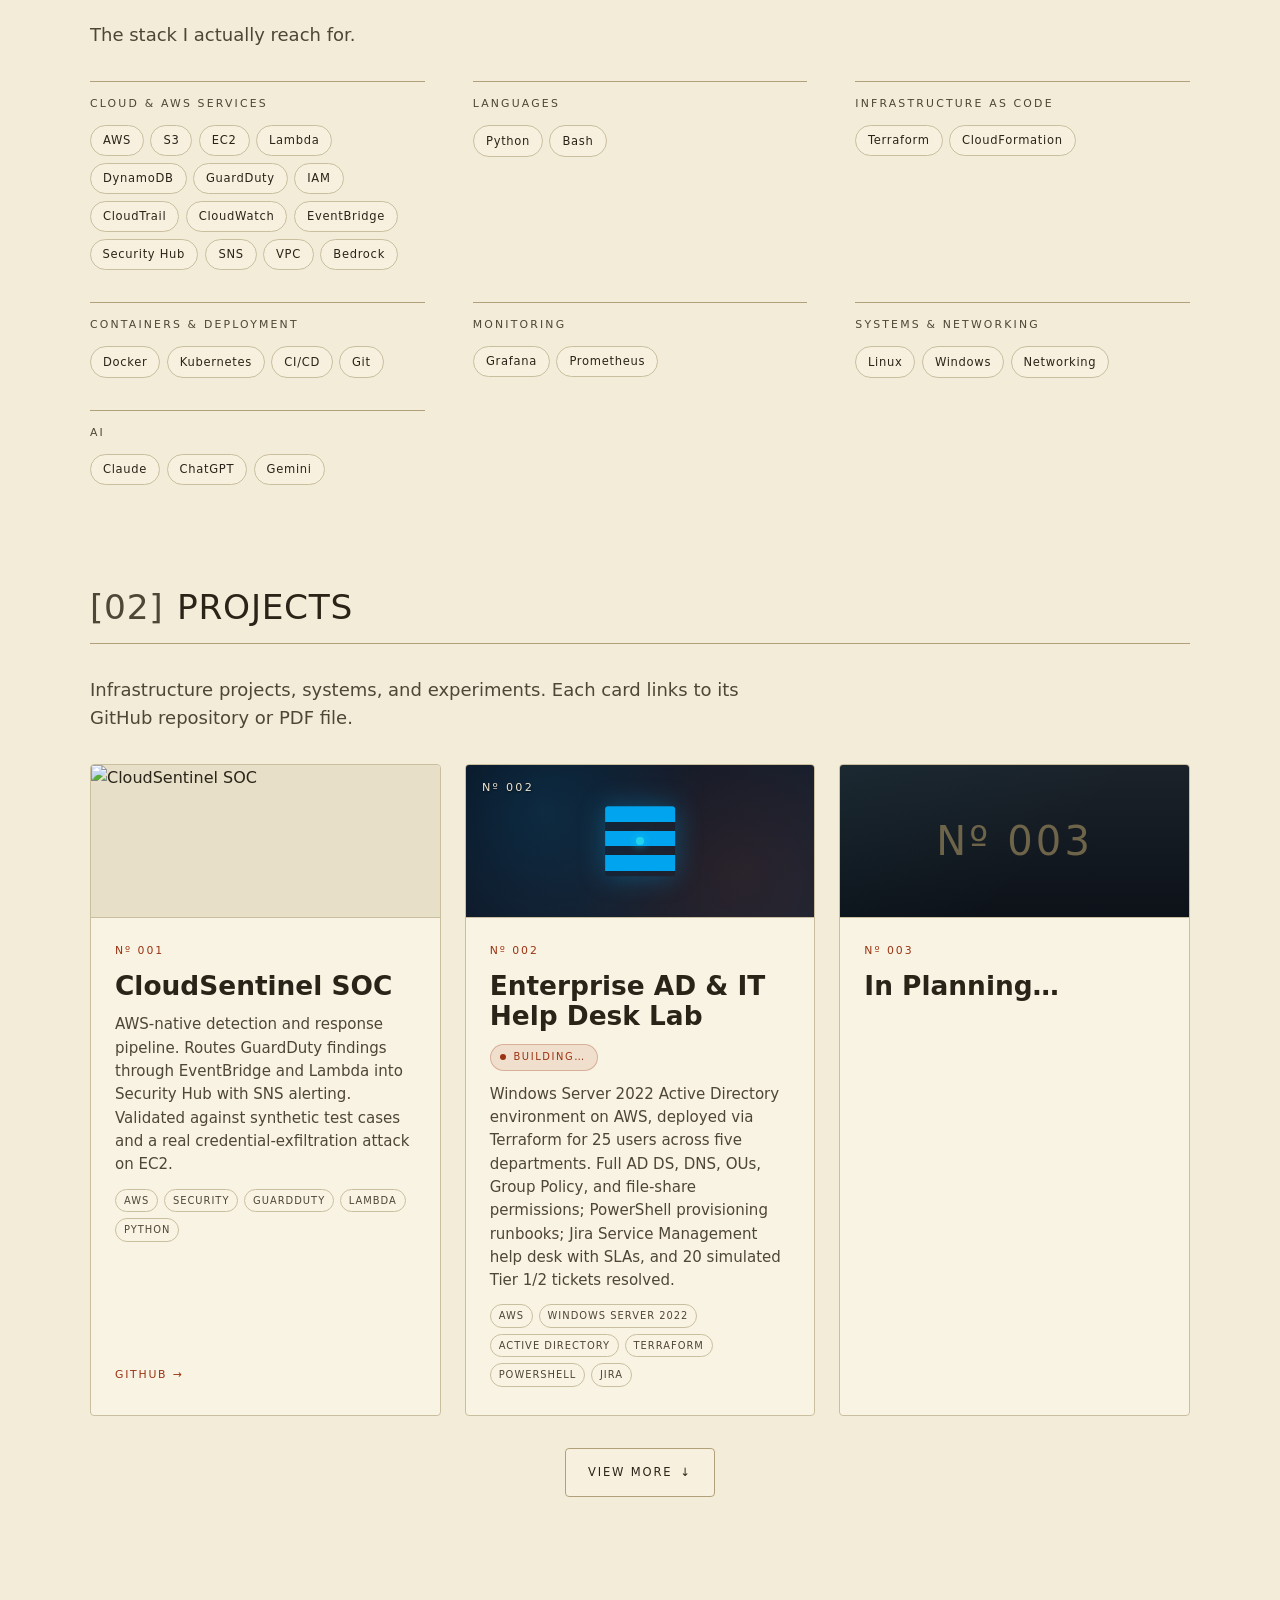
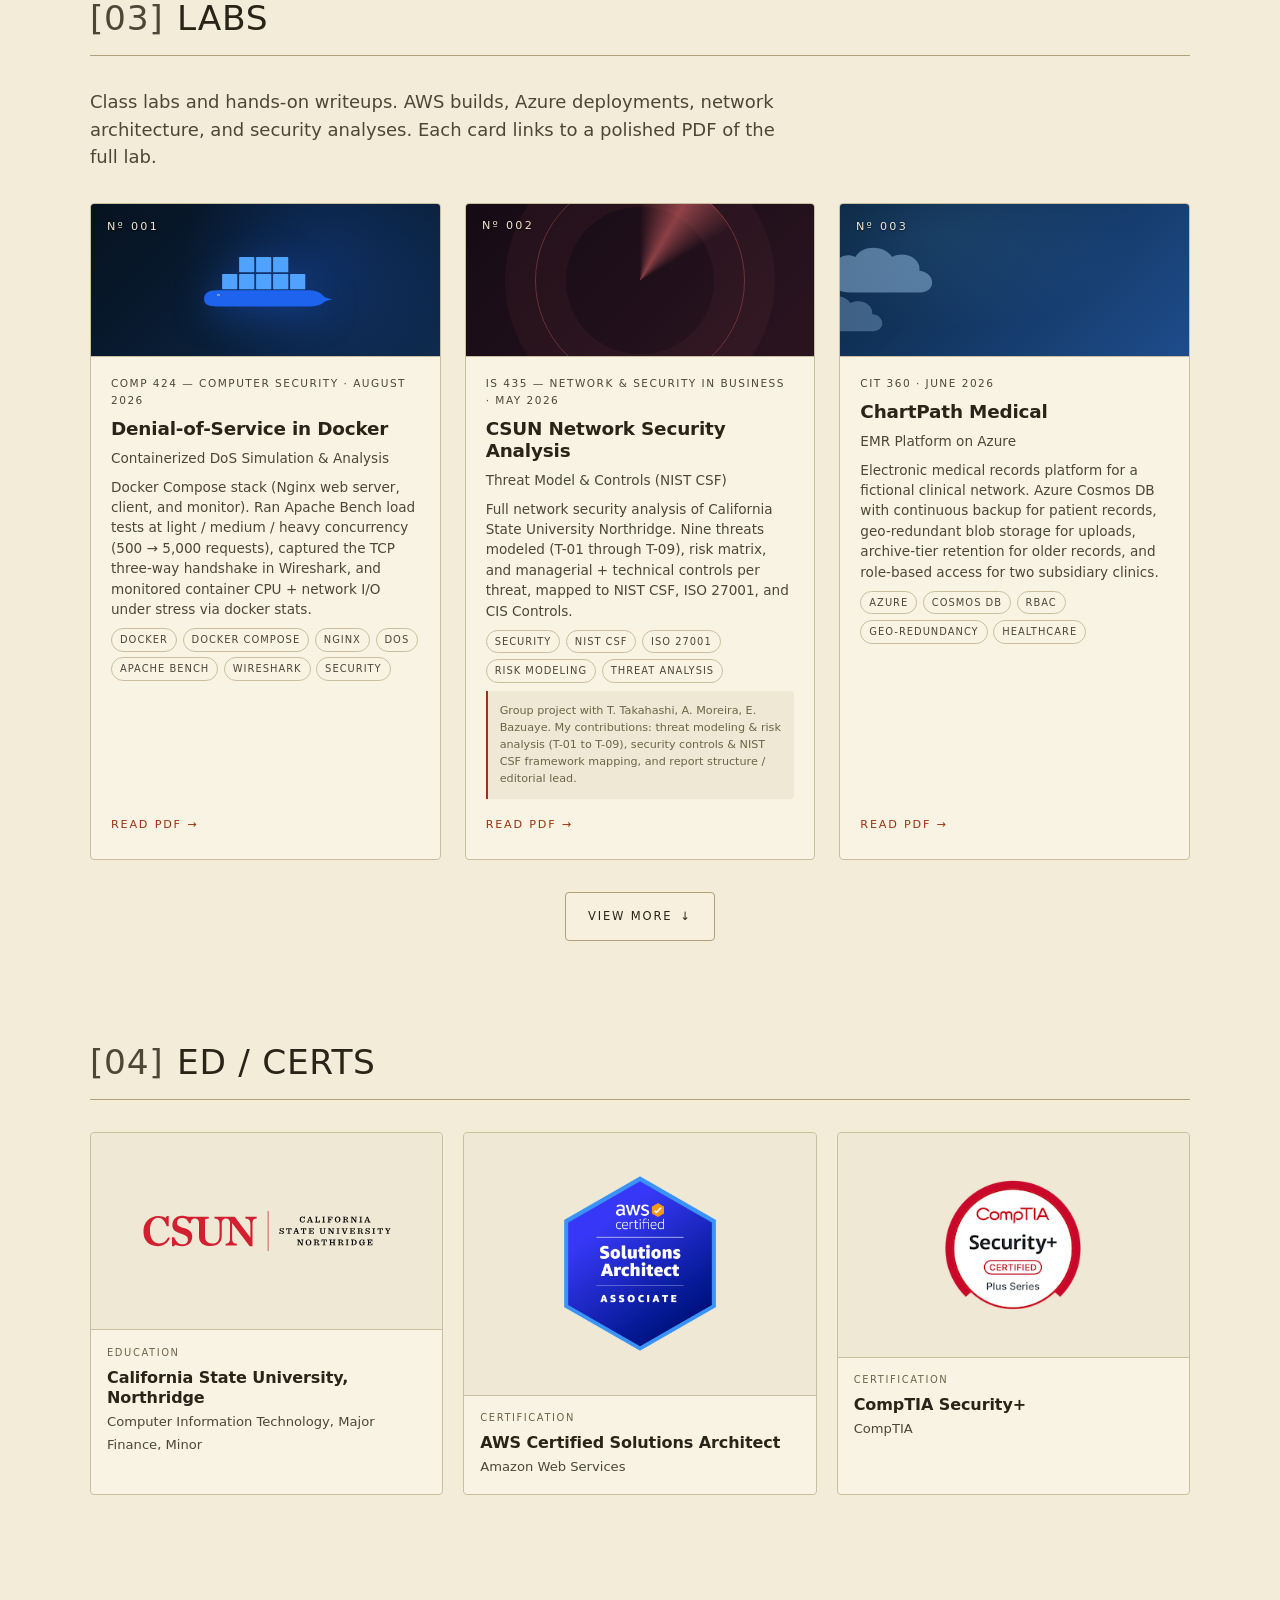
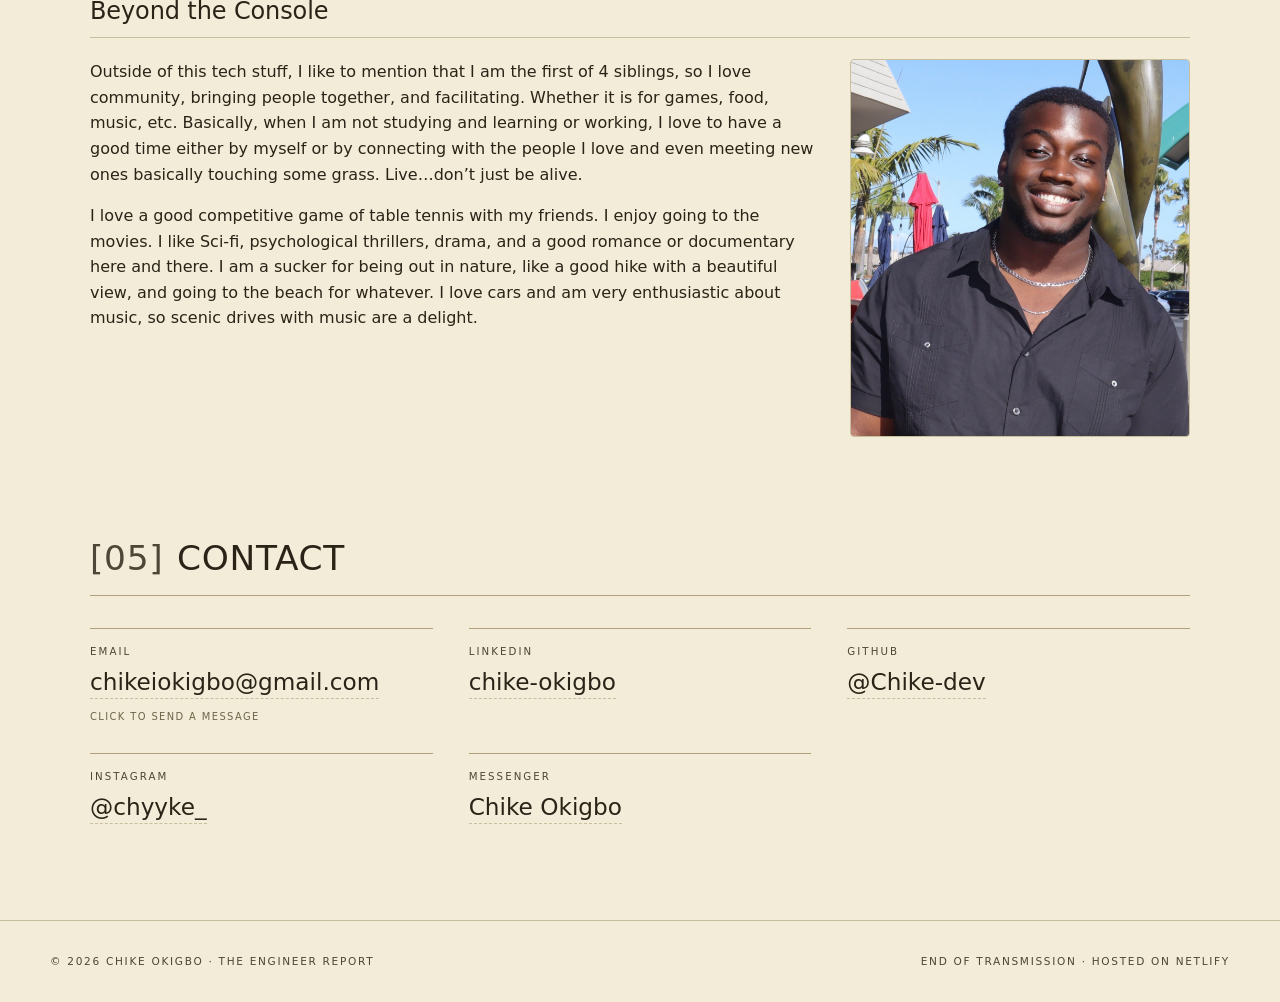
==== commit fd9e0f97: "Hero title vertical center; project 002 gets themed cover Hero: wrapped h1 and body in a .hero__text" ====
--- a/index.html
+++ b/index.html
@@ -22,10 +22,10 @@
   <link rel="preconnect" href="https://api.fontshare.com" crossorigin>
   <link rel="stylesheet" href="https://api.fontshare.com/v2/css?f[]=satoshi@300,400,500,700,900&display=swap">
 
-  <link rel="stylesheet" href="assets/css/styles.css?v=21">
+  <link rel="stylesheet" href="assets/css/styles.css?v=22">
 </head>
 <body id="top">
-  <div data-include="partials/nav.html?v=21"></div>
+  <div data-include="partials/nav.html?v=22"></div>
 
   <main>
     <section class="hero container">
@@ -43,24 +43,26 @@
         <figure class="hero__portrait fade-in delay-1">
           <img src="images/chike-portrait.jpg?v=3" alt="Chike Okigbo" onerror="this.style.display='none'; this.parentElement.dataset.placeholder='Portrait';">
         </figure>
-        <h1 class="hero__name fade-in">Hi, Welcome to my Log.</h1>
-        <div class="hero__body">
-          <p class="hero__intro fade-in delay-1">
-            My name is <strong>Chike Okigbo</strong>. I&rsquo;m an Information Technology Engineer with a special focus in Cloud Computing and Cybersecurity.
-          </p>
-          <p class="hero__intro fade-in delay-2">
-            Have a look. I hope you like what you see.
-          </p>
-          <div class="hero__cta fade-in delay-3">
-            <a href="#projects" class="btn btn--primary">
-              View projects <span class="btn__arrow">&rarr;</span>
-            </a>
-            <a href="Okigbo-Resume.pdf" class="btn btn--ghost" target="_blank" rel="noopener">
-              Resume <span class="btn__arrow">&rarr;</span>
-            </a>
-            <a href="#contact" class="btn btn--ghost">
-              Get in touch
-            </a>
+        <div class="hero__text">
+          <h1 class="hero__name fade-in">Hi, Welcome to my Log.</h1>
+          <div class="hero__body">
+            <p class="hero__intro fade-in delay-1">
+              My name is <strong>Chike Okigbo</strong>. I&rsquo;m an Information Technology Engineer with a special focus in Cloud Computing and Cybersecurity.
+            </p>
+            <p class="hero__intro fade-in delay-2">
+              Have a look. I hope you like what you see.
+            </p>
+            <div class="hero__cta fade-in delay-3">
+              <a href="#projects" class="btn btn--primary">
+                View projects <span class="btn__arrow">&rarr;</span>
+              </a>
+              <a href="Okigbo-Resume.pdf" class="btn btn--ghost" target="_blank" rel="noopener">
+                Resume <span class="btn__arrow">&rarr;</span>
+              </a>
+              <a href="#contact" class="btn btn--ghost">
+                Get in touch
+              </a>
+            </div>
           </div>
         </div>
       </div>
@@ -322,14 +324,14 @@
     </section>
   </main>
 
-  <div data-include="partials/footer.html?v=21"></div>
-
-  <script src="data/site.js?v=21"></script>
-  <script src="data/projects.js?v=21"></script>
-  <script src="data/labs.js?v=21"></script>
-  <script src="assets/js/cards.js?v=21"></script>
-  <script src="assets/js/includes.js?v=21"></script>
-  <script src="assets/js/labs.js?v=21"></script>
-  <script src="assets/js/home.js?v=21"></script>
+  <div data-include="partials/footer.html?v=22"></div>
+
+  <script src="data/site.js?v=22"></script>
+  <script src="data/projects.js?v=22"></script>
+  <script src="data/labs.js?v=22"></script>
+  <script src="assets/js/cards.js?v=22"></script>
+  <script src="assets/js/includes.js?v=22"></script>
+  <script src="assets/js/labs.js?v=22"></script>
+  <script src="assets/js/home.js?v=22"></script>
 </body>
 </html>
--- a/assets/css/styles.css
+++ b/assets/css/styles.css
@@ -226,18 +226,22 @@
   gap: clamp(1.25rem, 3vw, 2rem);
   align-items: start;
 }
+.hero__text { display: contents; }
 .hero__body { grid-area: body; min-width: 0; }
 @media (min-width: 760px) {
   .hero__grid {
     grid-template-columns: minmax(0, 1fr) clamp(280px, 32vw, 400px);
-    grid-template-areas:
-      "name portrait"
-      "body portrait";
-    align-content: center;
-    align-items: start;
+    grid-template-areas: "text portrait";
+    align-items: center;
     column-gap: clamp(2rem, 4vw, 3rem);
-    row-gap: 0.75rem;
+    row-gap: 0;
   }
+  .hero__text {
+    display: flex;
+    flex-direction: column;
+    grid-area: text;
+  }
+  .hero__body { grid-area: auto; }
 }
 .hero__portrait {
   grid-area: portrait;
@@ -286,6 +290,7 @@
 }
 @media (min-width: 760px) {
   .hero__name {
+    grid-area: auto;
     font-size: clamp(1.75rem, 4.25vw, 2.75rem);
     margin: 0 0 1rem;
   }
@@ -570,6 +575,79 @@
   font-size: clamp(1.75rem, 4vw, 2.5rem);
   letter-spacing: 0.08em;
   color: var(--fg-subtle);
+}
+
+/* ==== Themed project cover: AD & Help Desk (project 002) ==== */
+.deck__cover {
+  position: relative;
+  overflow: hidden;
+  border-bottom: 1px solid var(--border);
+  display: flex;
+  align-items: center;
+  justify-content: center;
+}
+.deck__cover__num {
+  position: absolute;
+  top: 0.85rem;
+  left: 1rem;
+  font-family: var(--font-mono);
+  font-size: 0.7rem;
+  letter-spacing: 0.2em;
+  color: var(--chalk-warm);
+  text-shadow: 0 1px 2px rgba(0,0,0,0.6);
+  z-index: 3;
+}
+.deck__cover--ad-helpdesk {
+  background:
+    radial-gradient(circle at 22% 30%, rgba(0, 164, 239, 0.14), transparent 55%),
+    radial-gradient(circle at 78% 72%, rgba(154, 52, 18, 0.14), transparent 55%),
+    linear-gradient(135deg, #0B1220 0%, #1B2434 100%);
+}
+/* Windows Server 2022 stack — three horizontal bars */
+.deck__cover--ad-helpdesk::before {
+  content: "";
+  position: absolute;
+  top: 50%;
+  left: 50%;
+  transform: translate(-50%, -50%);
+  width: 20%;
+  aspect-ratio: 1 / 1;
+  background:
+    linear-gradient(180deg,
+      #00A4EF 0 22%,
+      transparent 22% 35%,
+      #00A4EF 35% 57%,
+      transparent 57% 70%,
+      #00A4EF 70% 92%,
+      transparent 92% 100%);
+  border-radius: 3px;
+  box-shadow: 0 0 26px rgba(0, 164, 239, 0.35);
+  z-index: 1;
+}
+/* Data dot flowing left → server → right (user request → ticket resolved) */
+.deck__cover--ad-helpdesk::after {
+  content: "";
+  position: absolute;
+  top: 50%;
+  width: 8px;
+  height: 8px;
+  border-radius: 50%;
+  background: #22D3EE;
+  box-shadow: 0 0 10px rgba(34, 211, 238, 0.9);
+  transform: translateY(-50%);
+  animation: ad-helpdesk-flow 3.6s cubic-bezier(0.4, 0, 0.4, 1) infinite;
+  z-index: 2;
+}
+@keyframes ad-helpdesk-flow {
+  0%   { left: 3%;  opacity: 0; background: #22D3EE; box-shadow: 0 0 10px rgba(34, 211, 238, 0.9); }
+  15%  { opacity: 1; }
+  49%  { left: 46%; background: #22D3EE; box-shadow: 0 0 10px rgba(34, 211, 238, 0.9); }
+  51%  { left: 54%; background: #F97316; box-shadow: 0 0 10px rgba(249, 115, 22, 0.9); }
+  85%  { opacity: 1; }
+  100% { left: 97%; opacity: 0; background: #F97316; box-shadow: 0 0 10px rgba(249, 115, 22, 0.9); }
+}
+@media (prefers-reduced-motion: reduce) {
+  .deck__cover--ad-helpdesk::after { animation: none; left: 50%; }
 }
 .deck__body {
   padding: 1.5rem 1.5rem 1.75rem;
